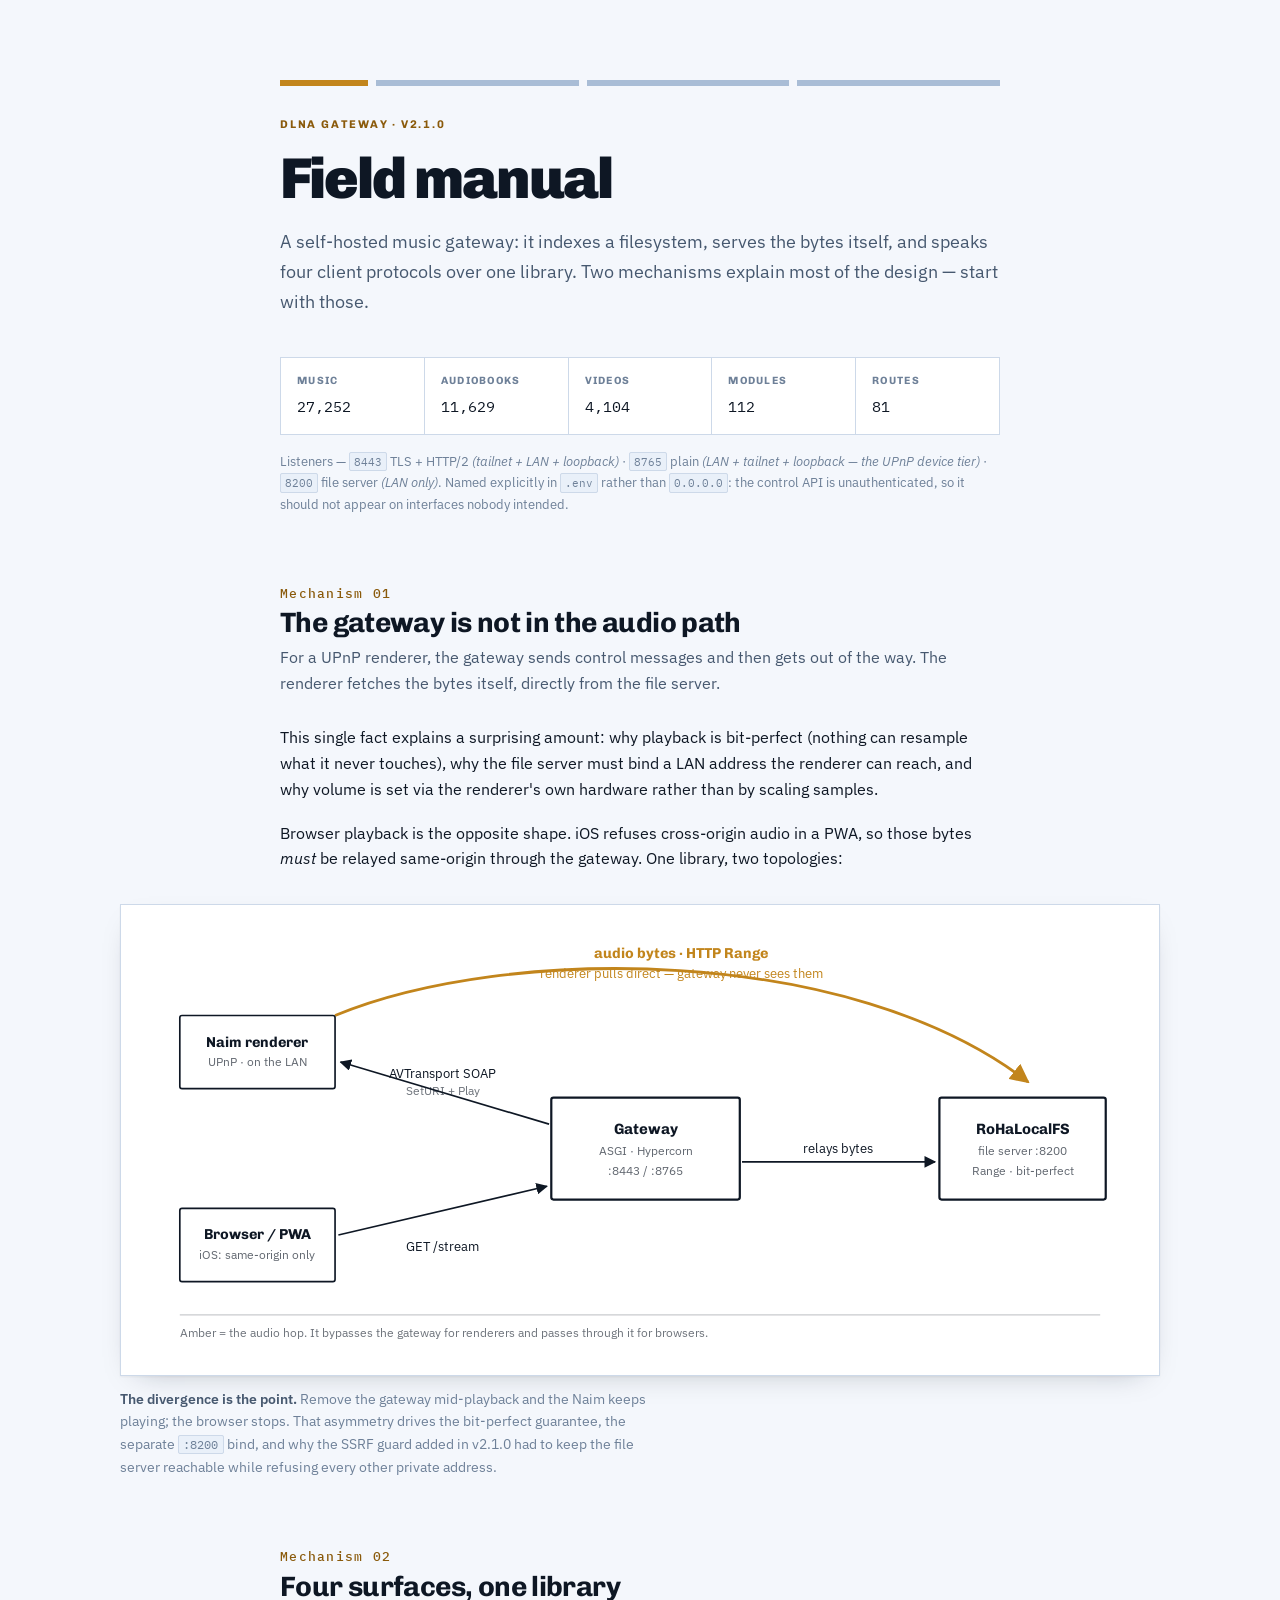
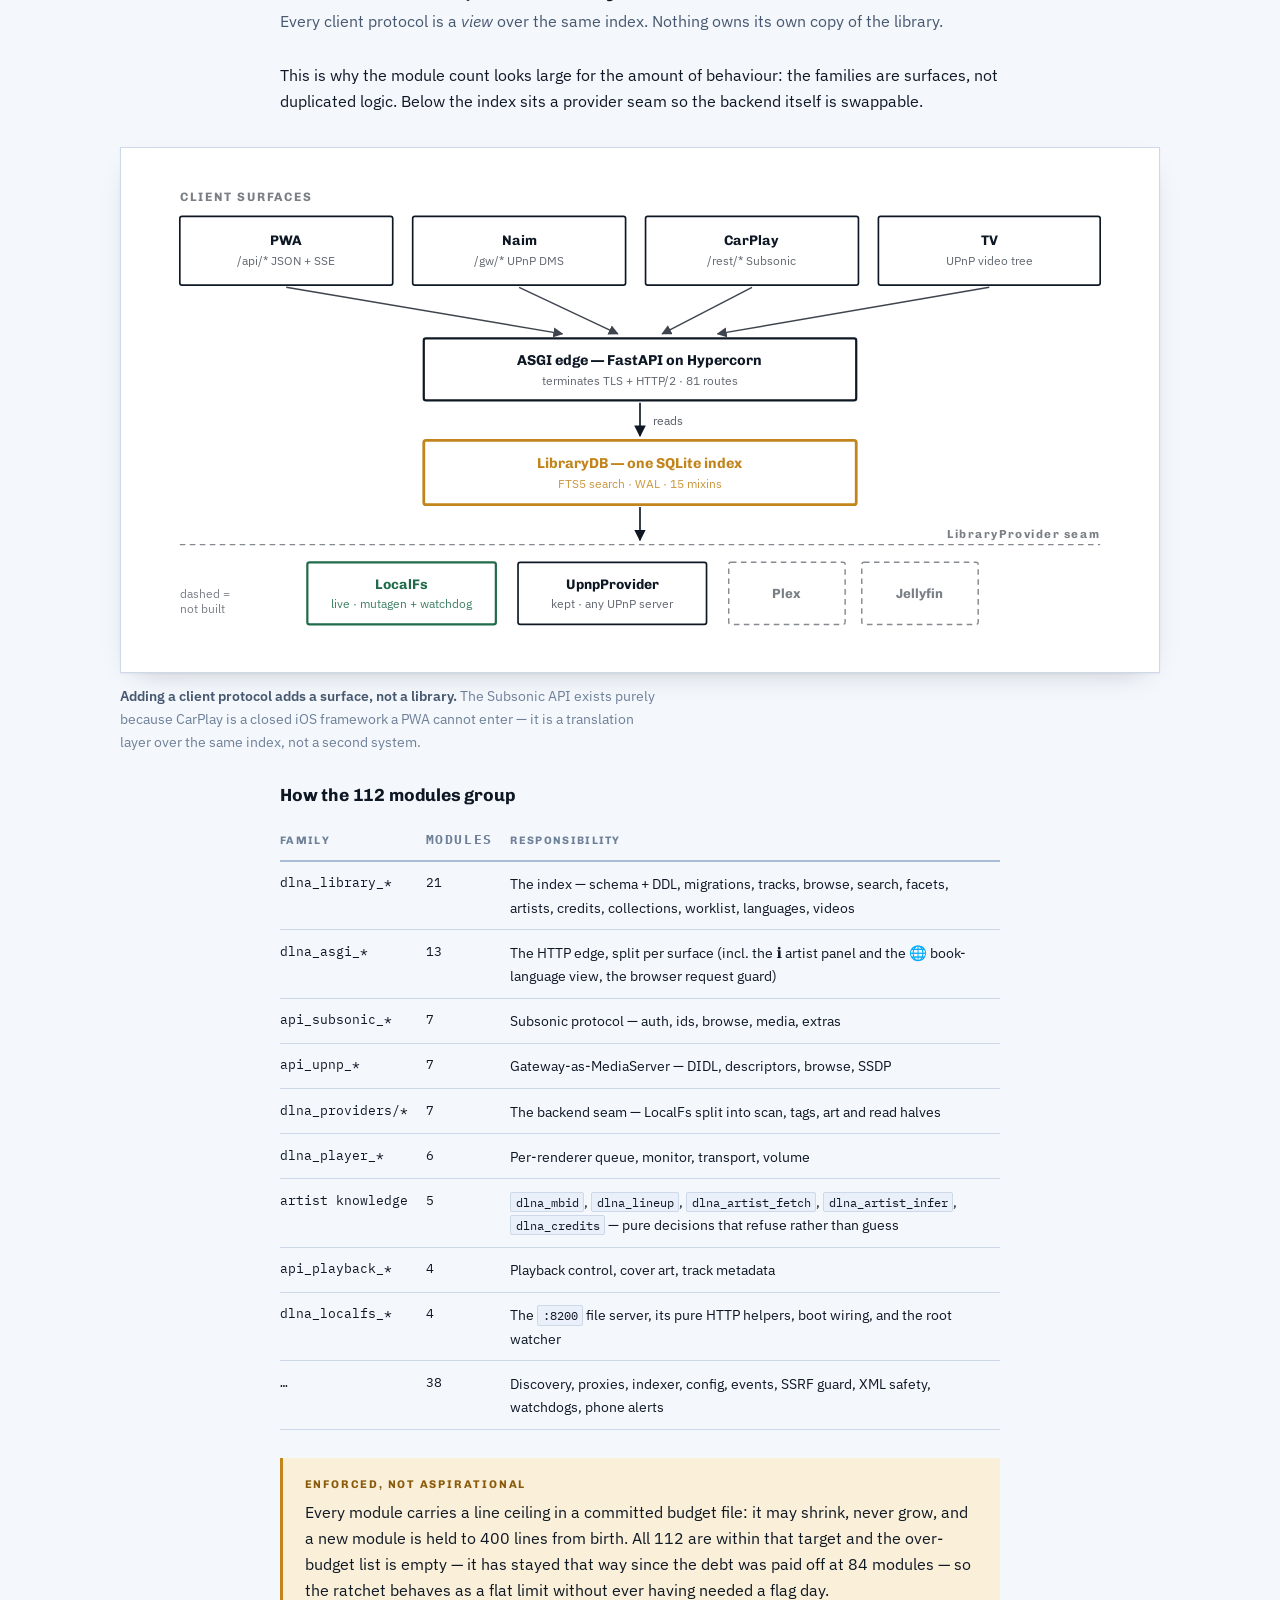
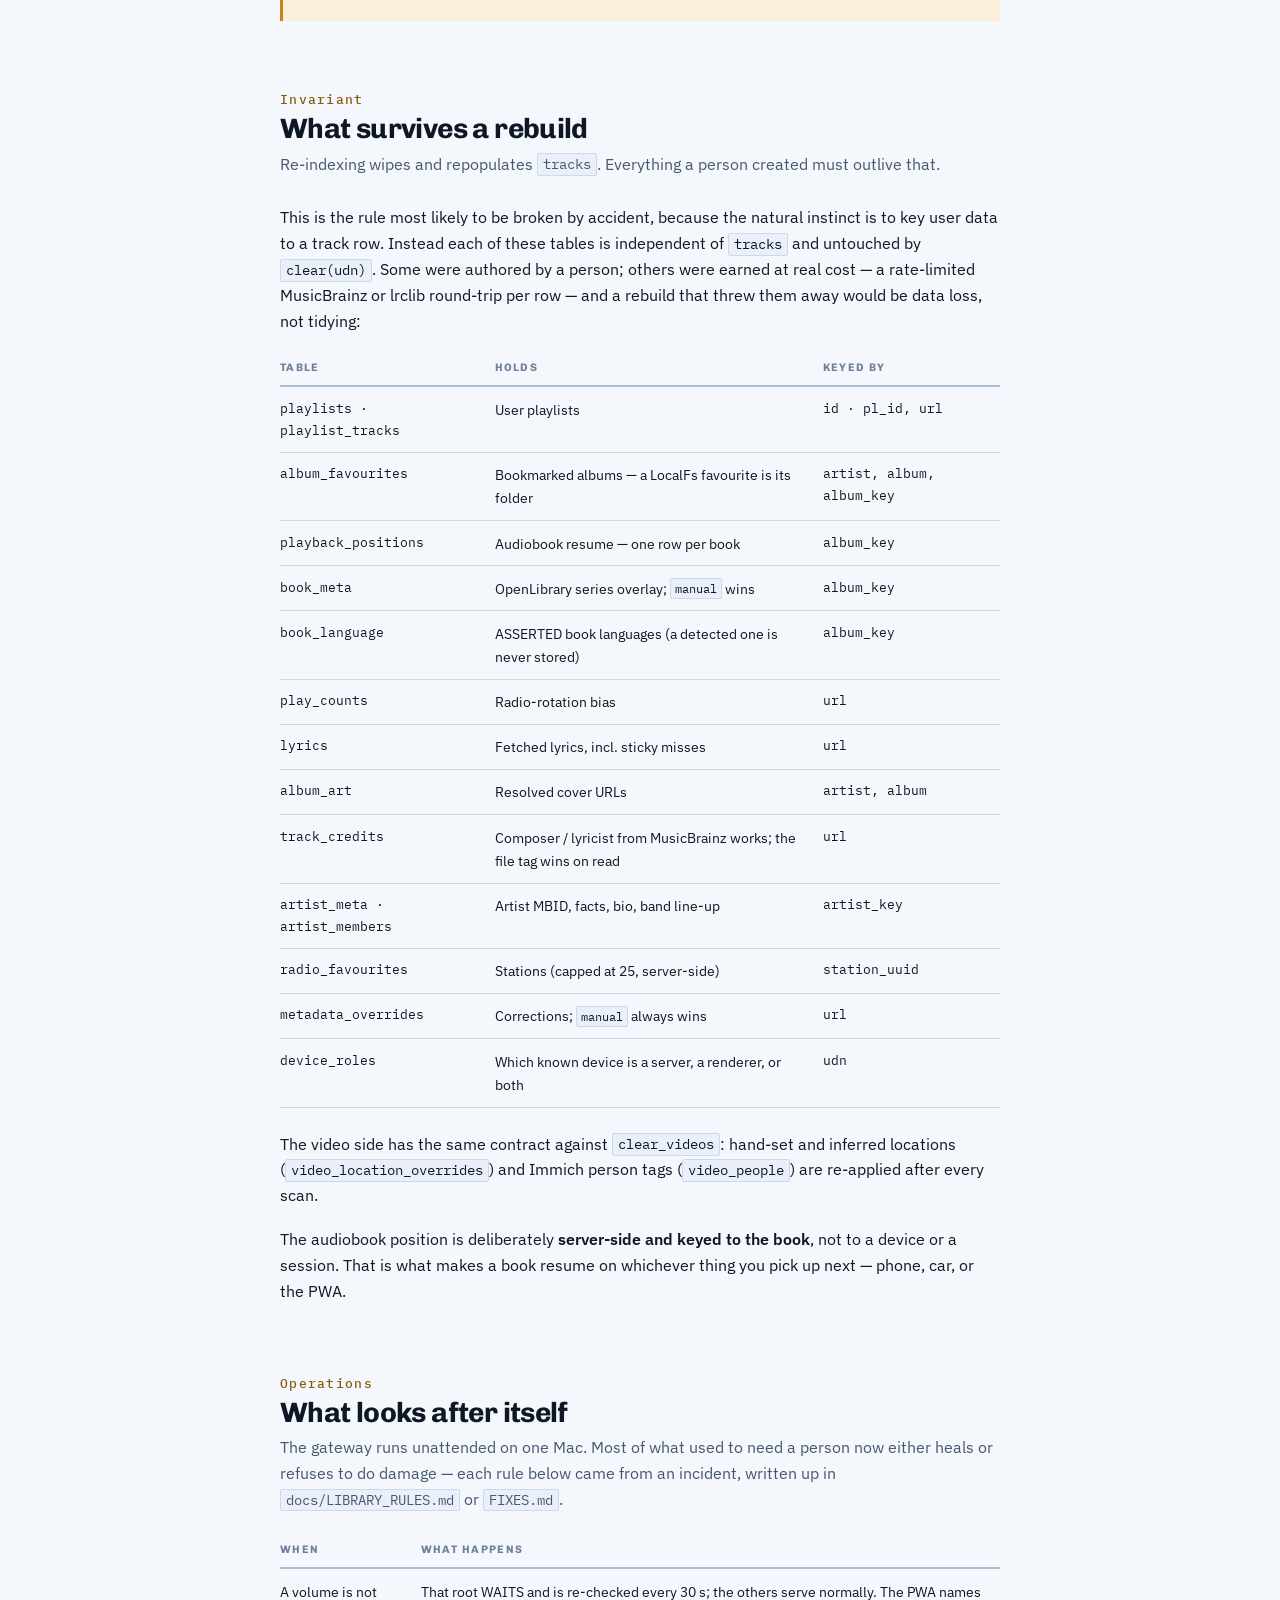
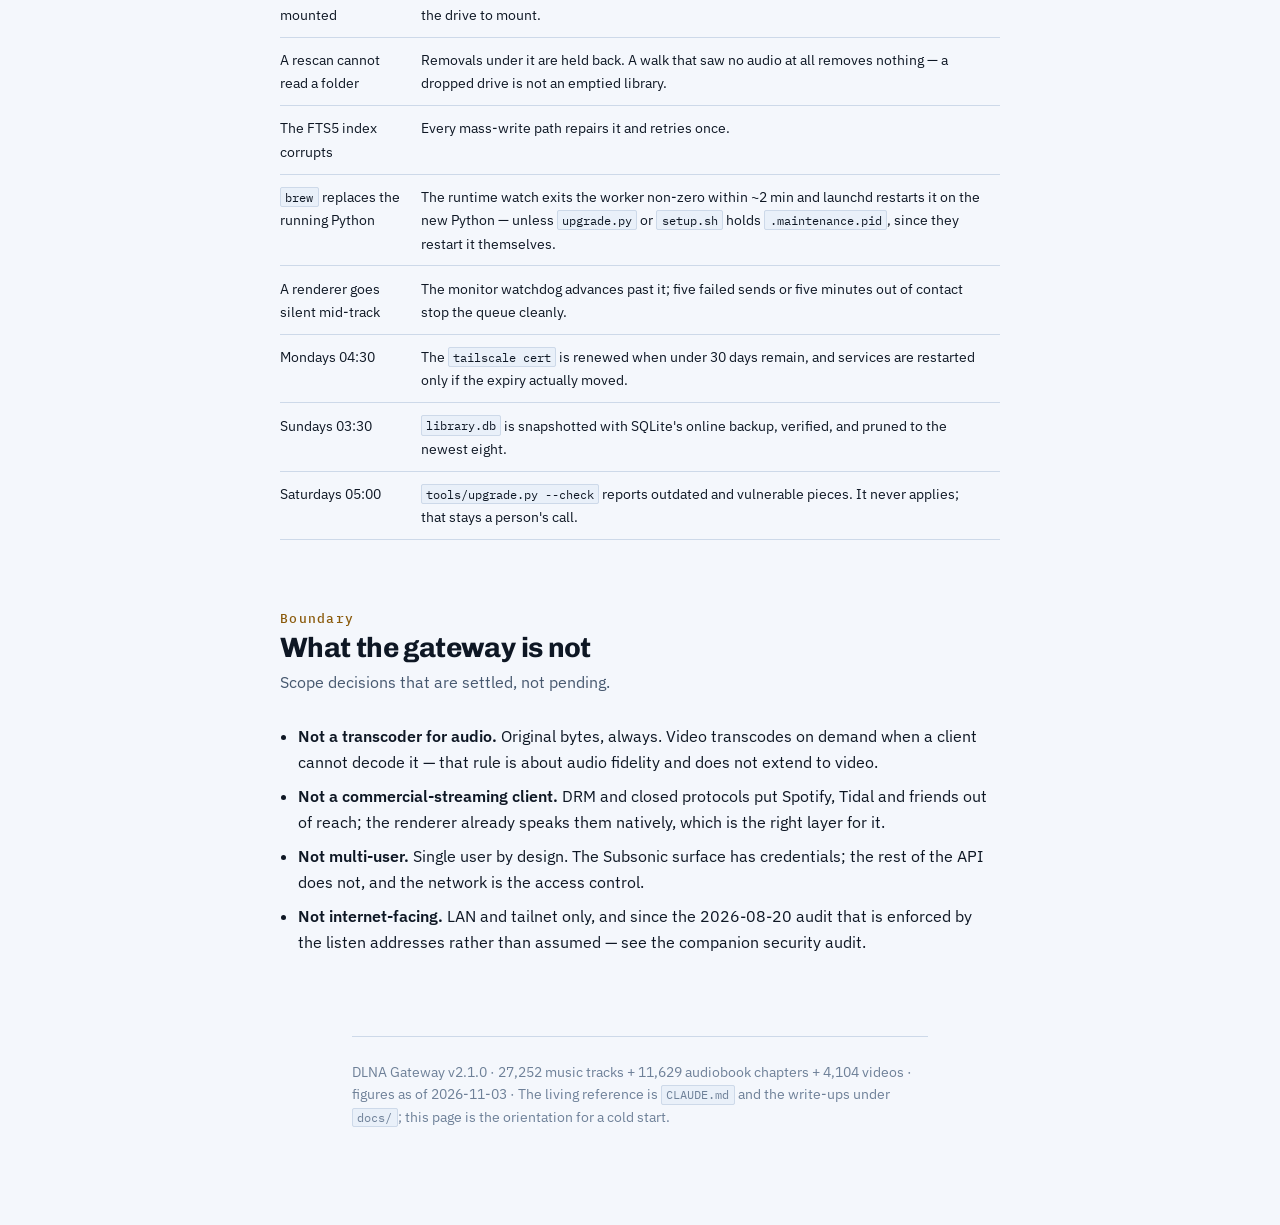
==== docs/FIELD_MANUAL.html @ 148774c0 "feat(alerts): text the owner via this Mac's Messages app #3 was first built as an ntfy push; the own" ====
<!doctype html>
<html lang="en">
<head>
<meta charset="utf-8">
<meta name="viewport" content="width=device-width, initial-scale=1">
<title>Gateway Field Manual</title>
<link rel="preconnect" href="https://fonts.googleapis.com">
<link rel="preconnect" href="https://fonts.gstatic.com" crossorigin>
<link rel="stylesheet" href="https://fonts.googleapis.com/css2?family=Chivo:wght@600;700;900&family=IBM+Plex+Mono:wght@400;500&family=IBM+Plex+Sans:wght@400;500;600&display=swap">

<style>
  :root {
    --ground:      #F4F7FC;
    --surface:     #FFFFFF;
    --surface-alt: #E9F0F9;
    --hairline:    #CDD9E9;
    --hairline-2:  #A9BDD6;
    --ink:         #0E1724;
    --ink-dim:     #46586F;
    --ink-faint:   #6E8098;
    --accent:      #8A5A0B;
    --accent-line: #C2851C;
    --accent-soft: #FAEFD8;
    --live:        #1F6B4A;
    --live-soft:   #DFEFE6;
    --planned:     #6E8098;
    --shadow:      0 1px 2px rgba(14,23,36,.05), 0 10px 30px -18px rgba(14,23,36,.35);
    --measure: 72ch;
  }
  @media (prefers-color-scheme: dark) {
    :root:not([data-theme="light"]) {
      --ground:      #0D1420;
      --surface:     #151E2C;
      --surface-alt: #1A2536;
      --hairline:    #27374C;
      --hairline-2:  #3B5170;
      --ink:         #F2F7FF;
      --ink-dim:     #B0C6E4;
      --ink-faint:   #7E93B2;
      --accent:      #FFC24A;
      --accent-line: #FFC24A;
      --accent-soft: #2C2517;
      --live:        #4FD98C;
      --live-soft:   #11291E;
      --planned:     #7E93B2;
      --shadow:      0 1px 2px rgba(0,0,0,.45), 0 10px 30px -18px rgba(0,0,0,.8);
    }
  }
  :root[data-theme="dark"] {
    --ground:      #0D1420;
    --surface:     #151E2C;
    --surface-alt: #1A2536;
    --hairline:    #27374C;
    --hairline-2:  #3B5170;
    --ink:         #F2F7FF;
    --ink-dim:     #B0C6E4;
    --ink-faint:   #7E93B2;
    --accent:      #FFC24A;
    --accent-line: #FFC24A;
    --accent-soft: #2C2517;
    --live:        #4FD98C;
    --live-soft:   #11291E;
    --planned:     #7E93B2;
    --shadow:      0 1px 2px rgba(0,0,0,.45), 0 10px 30px -18px rgba(0,0,0,.8);
  }

  * { box-sizing: border-box; }
  body {
    background: var(--ground); color: var(--ink);
    font-family: "IBM Plex Sans", system-ui, -apple-system, sans-serif;
    font-size: 1rem; line-height: 1.62; margin: 0;
    padding: 0 1.5rem 6rem; -webkit-font-smoothing: antialiased;
  }
  .wrap { max-width: var(--measure); margin-inline: auto; }
  .bleed { max-width: 1040px; margin-inline: auto; }

  h1, h2, h3, .eyebrow, .key, th { font-family: Chivo, "Helvetica Neue", Arial, sans-serif; }
  h1, h2, h3 { text-wrap: balance; line-height: 1.14; margin: 0; }
  .eyebrow {
    font-size: .7rem; font-weight: 700; letter-spacing: .16em;
    text-transform: uppercase; color: var(--accent);
  }

  header { padding: 5rem 0 0; }
  header .bar { display: flex; gap: .5rem; margin-bottom: 1.5rem; }
  header .bar i { display: block; height: 6px; flex: 1; background: var(--hairline-2); }
  header .bar i:first-child { background: var(--accent-line); flex: 0 0 88px; }
  h1 {
    font-size: clamp(2.2rem, 6vw, 3.6rem); font-weight: 900;
    letter-spacing: -.035em; margin: .6rem 0 1rem;
  }
  .standfirst { font-size: 1.15rem; color: var(--ink-dim); margin: 0 0 2.5rem; text-wrap: pretty; }

  /* Spec strip */
  .spec {
    display: grid; grid-template-columns: repeat(auto-fit, minmax(132px,1fr));
    gap: 1px; background: var(--hairline);
    border: 1px solid var(--hairline); margin: 0 0 1rem;
  }
  .spec div { background: var(--surface); padding: .9rem 1rem; }
  .spec .k {
    font-family: Chivo, sans-serif; font-size: .66rem; font-weight: 700;
    letter-spacing: .12em; text-transform: uppercase; color: var(--ink-faint);
    display: block; margin-bottom: .3rem;
  }
  .spec .v {
    font-family: "IBM Plex Mono", ui-monospace, Menlo, monospace;
    font-size: .95rem; font-variant-numeric: tabular-nums; color: var(--ink);
  }

  section { margin: 4.5rem auto 0; }
  h2 {
    font-size: 1.75rem; font-weight: 700; letter-spacing: -.022em;
    margin-bottom: .4rem;
  }
  h2 .n {
    font-family: "IBM Plex Mono", monospace; font-size: .8rem;
    color: var(--accent); display: block; margin-bottom: .35rem;
    letter-spacing: .1em; font-weight: 500;
  }
  h3 { font-size: 1.1rem; font-weight: 700; margin: 2rem 0 .5rem; letter-spacing: -.01em; }
  .lede { color: var(--ink-dim); margin: 0 0 1.75rem; }
  p { margin: 0 0 1.1rem; }
  strong { font-weight: 600; }
  code {
    font-family: "IBM Plex Mono", ui-monospace, Menlo, monospace;
    font-size: .86em; background: var(--surface-alt);
    padding: .1em .36em; border: 1px solid var(--hairline); border-radius: 2px;
  }

  /* Figures */
  figure { margin: 2rem 0; }
  figure svg { display: block; width: 100%; max-width: 100%; height: auto; }
  .figframe {
    background: var(--surface); border: 1px solid var(--hairline);
    padding: 1.5rem 1.25rem; box-shadow: var(--shadow); overflow-x: auto;
  }
  figcaption {
    font-size: .875rem; color: var(--ink-faint); margin-top: .75rem;
    max-width: 68ch;
  }
  figcaption b { color: var(--ink-dim); font-weight: 600; }

  /* Callout */
  .note {
    border-left: 3px solid var(--accent-line); background: var(--accent-soft);
    padding: 1.1rem 1.35rem; margin: 1.75rem 0;
  }
  .note p:last-child { margin-bottom: 0; }
  .note .eyebrow { display: block; margin-bottom: .4rem; }

  /* Tables */
  .t-scroll { overflow-x: auto; margin: 1.5rem 0; }
  table { border-collapse: collapse; width: 100%; font-size: .9rem; }
  th {
    text-align: left; font-size: .68rem; font-weight: 700; letter-spacing: .12em;
    text-transform: uppercase; color: var(--ink-faint); white-space: nowrap;
    padding: 0 1.1rem .55rem 0; border-bottom: 2px solid var(--hairline-2);
  }
  td { padding: .65rem 1.1rem .65rem 0; border-bottom: 1px solid var(--hairline); vertical-align: top; }
  td.mono, .num {
    font-family: "IBM Plex Mono", ui-monospace, Menlo, monospace;
    font-variant-numeric: tabular-nums; font-size: .84rem;
  }
  .pill {
    font-family: Chivo, sans-serif; font-size: .64rem; font-weight: 700;
    letter-spacing: .1em; text-transform: uppercase; padding: .22rem .5rem;
    border-radius: 100px; white-space: nowrap;
  }
  .pill-live { color: var(--live); background: var(--live-soft); }
  .pill-plan { color: var(--planned); background: var(--surface-alt); }

  ul { padding-left: 1.15rem; margin: 0 0 1.1rem; }
  li { margin-bottom: .5rem; }

  footer {
    margin: 5rem auto 0; padding-top: 1.5rem; border-top: 1px solid var(--hairline);
    font-size: .875rem; color: var(--ink-faint);
  }
  :focus-visible { outline: 2px solid var(--accent-line); outline-offset: 3px; }
  @media (prefers-reduced-motion: reduce) { * { animation: none !important; transition: none !important; } }
</style>
</head>
<body>
<header class="wrap">
  <div class="bar"><i></i><i></i><i></i><i></i></div>
  <span class="eyebrow">DLNA Gateway · v2.1.0</span>
  <h1>Field manual</h1>
  <p class="standfirst">
    A self-hosted music gateway: it indexes a filesystem, serves the bytes itself,
    and speaks four client protocols over one library. Two mechanisms explain most
    of the design — start with those.
  </p>

  <div class="spec">
    <div><span class="k">Music</span><span class="v">27,252</span></div>
    <div><span class="k">Audiobooks</span><span class="v">11,629</span></div>
    <div><span class="k">Videos</span><span class="v">4,104</span></div>
    <div><span class="k">Modules</span><span class="v">112</span></div>
    <div><span class="k">Routes</span><span class="v">81</span></div>
  </div>
  <p style="font-size:.82rem;color:var(--ink-faint);margin:0">
    Listeners — <code>8443</code> TLS + HTTP/2 <em>(tailnet + LAN + loopback)</em> ·
    <code>8765</code> plain <em>(LAN + tailnet + loopback — the UPnP device tier)</em> ·
    <code>8200</code> file server <em>(LAN only)</em>. Named explicitly in
    <code>.env</code> rather than <code>0.0.0.0</code>: the control API is
    unauthenticated, so it should not appear on interfaces nobody intended.
  </p>
</header>

<section class="bleed">
  <div class="wrap">
    <h2><span class="n">Mechanism 01</span>The gateway is not in the audio path</h2>
    <p class="lede">
      For a UPnP renderer, the gateway sends control messages and then gets out of
      the way. The renderer fetches the bytes itself, directly from the file server.
    </p>
    <p>
      This single fact explains a surprising amount: why playback is bit-perfect
      (nothing can resample what it never touches), why the file server must bind a
      LAN address the renderer can reach, and why volume is set via the renderer's
      own hardware rather than by scaling samples.
    </p>
    <p>
      Browser playback is the opposite shape. iOS refuses cross-origin audio in a
      PWA, so those bytes <em>must</em> be relayed same-origin through the gateway.
      One library, two topologies:
    </p>
  </div>

  <figure>
    <div class="figframe">
      <svg viewBox="0 0 900 380" role="img"
           aria-label="Two playback paths. A Naim renderer receives AVTransport SOAP control from the gateway, then fetches audio bytes directly from the RoHaLocalFS file server, bypassing the gateway entirely. A browser instead requests slash-stream from the gateway, which relays the bytes from the same file server.">
        <defs>
          <marker id="ar" viewBox="0 0 10 10" refX="9" refY="5"
                  markerWidth="7" markerHeight="7" orient="auto-start-reverse">
            <path d="M 0 0 L 10 5 L 0 10 z" fill="currentColor"/>
          </marker>
          <marker id="ar-a" viewBox="0 0 10 10" refX="9" refY="5"
                  markerWidth="7" markerHeight="7" orient="auto-start-reverse">
            <path d="M 0 0 L 10 5 L 0 10 z" fill="var(--accent-line)"/>
          </marker>
        </defs>

        <!-- audio bypass arc: the claim of the figure -->
        <path d="M 175 78 C 330 14, 640 14, 800 138"
              fill="none" stroke="var(--accent-line)" stroke-width="2.5"
              marker-end="url(#ar-a)"/>
        <text x="487" y="26" text-anchor="middle" font-size="13"
              font-family="Chivo, sans-serif" font-weight="700"
              fill="var(--accent-line)">audio bytes · HTTP Range</text>
        <text x="487" y="44" text-anchor="middle" font-size="11.5"
              fill="var(--accent-line)">renderer pulls direct — gateway never sees them</text>

        <!-- Naim -->
        <rect x="35" y="78" width="140" height="66" rx="2"
              fill="none" stroke="currentColor" stroke-width="1.5"/>
        <text x="105" y="106" text-anchor="middle" font-size="13"
              font-family="Chivo, sans-serif" font-weight="700" fill="currentColor">Naim renderer</text>
        <text x="105" y="124" text-anchor="middle" font-size="11" fill="currentColor" opacity=".65">UPnP · on the LAN</text>

        <!-- Browser -->
        <rect x="35" y="252" width="140" height="66" rx="2"
              fill="none" stroke="currentColor" stroke-width="1.5"/>
        <text x="105" y="280" text-anchor="middle" font-size="13"
              font-family="Chivo, sans-serif" font-weight="700" fill="currentColor">Browser / PWA</text>
        <text x="105" y="298" text-anchor="middle" font-size="11" fill="currentColor" opacity=".65">iOS: same-origin only</text>

        <!-- Gateway -->
        <rect x="370" y="152" width="170" height="92" rx="2"
              fill="none" stroke="currentColor" stroke-width="2"/>
        <text x="455" y="185" text-anchor="middle" font-size="13.5"
              font-family="Chivo, sans-serif" font-weight="700" fill="currentColor">Gateway</text>
        <text x="455" y="204" text-anchor="middle" font-size="11" fill="currentColor" opacity=".65">ASGI · Hypercorn</text>
        <text x="455" y="222" text-anchor="middle" font-size="11" fill="currentColor" opacity=".65">:8443 / :8765</text>

        <!-- File server -->
        <rect x="720" y="152" width="150" height="92" rx="2"
              fill="none" stroke="currentColor" stroke-width="2"/>
        <text x="795" y="185" text-anchor="middle" font-size="13.5"
              font-family="Chivo, sans-serif" font-weight="700" fill="currentColor">RoHaLocalFS</text>
        <text x="795" y="204" text-anchor="middle" font-size="11" fill="currentColor" opacity=".65">file server :8200</text>
        <text x="795" y="222" text-anchor="middle" font-size="11" fill="currentColor" opacity=".65">Range · bit-perfect</text>

        <!-- control arrow: gateway -> naim -->
        <line x1="368" y1="176" x2="180" y2="120"
              stroke="currentColor" stroke-width="1.5" marker-end="url(#ar)"/>
        <text x="272" y="134" text-anchor="middle" font-size="11.5" fill="currentColor">AVTransport SOAP</text>
        <text x="272" y="150" text-anchor="middle" font-size="11" fill="currentColor" opacity=".6">SetURI + Play</text>

        <!-- browser -> gateway -->
        <line x1="178" y1="276" x2="366" y2="232"
              stroke="currentColor" stroke-width="1.5" marker-end="url(#ar)"/>
        <text x="272" y="290" text-anchor="middle" font-size="11.5" fill="currentColor">GET /stream</text>

        <!-- gateway -> fileserver relay -->
        <line x1="542" y1="210" x2="716" y2="210"
              stroke="currentColor" stroke-width="1.5" marker-end="url(#ar)"/>
        <text x="629" y="202" text-anchor="middle" font-size="11.5" fill="currentColor">relays bytes</text>

        <!-- baseline note -->
        <line x1="35" y1="348" x2="865" y2="348" stroke="currentColor" stroke-width="1" opacity=".22"/>
        <text x="35" y="368" font-size="11" fill="currentColor" opacity=".6">
          Amber = the audio hop. It bypasses the gateway for renderers and passes through it for browsers.
        </text>
      </svg>
    </div>
    <figcaption>
      <b>The divergence is the point.</b> Remove the gateway mid-playback and the
      Naim keeps playing; the browser stops. That asymmetry drives the bit-perfect
      guarantee, the separate <code>:8200</code> bind, and why the SSRF guard added
      in v2.1.0 had to keep the file server reachable while refusing every other
      private address.
    </figcaption>
  </figure>
</section>

<section class="bleed">
  <div class="wrap">
    <h2><span class="n">Mechanism 02</span>Four surfaces, one library</h2>
    <p class="lede">
      Every client protocol is a <em>view</em> over the same index. Nothing owns its
      own copy of the library.
    </p>
    <p>
      This is why the module count looks large for the amount of behaviour: the
      families are surfaces, not duplicated logic. Below the index sits a provider
      seam so the backend itself is swappable.
    </p>
  </div>

  <figure>
    <div class="figframe">
      <svg viewBox="0 0 900 430" role="img"
           aria-label="Four client surfaces — the PWA over JSON, the Naim over UPnP, CarPlay over Subsonic, and a TV over UPnP video — all reach the same ASGI edge, which reads one LibraryDB index. Below the index a LibraryProvider seam has one live implementation, LocalFs, one kept implementation for generic UPnP servers, and two unbuilt ones for Plex and Jellyfin.">
        <defs>
          <marker id="ar2" viewBox="0 0 10 10" refX="9" refY="5"
                  markerWidth="7" markerHeight="7" orient="auto-start-reverse">
            <path d="M 0 0 L 10 5 L 0 10 z" fill="currentColor"/>
          </marker>
        </defs>

        <!-- surfaces row -->
        <text x="35" y="26" font-size="11" font-family="Chivo, sans-serif" font-weight="700"
              letter-spacing="1.6" fill="currentColor" opacity=".55">CLIENT SURFACES</text>

        <rect x="35" y="40" width="192" height="62" rx="2" fill="none" stroke="currentColor" stroke-width="1.5"/>
        <text x="131" y="66" text-anchor="middle" font-size="12.5" font-family="Chivo, sans-serif" font-weight="700" fill="currentColor">PWA</text>
        <text x="131" y="84" text-anchor="middle" font-size="11" fill="currentColor" opacity=".65">/api/* JSON + SSE</text>

        <rect x="245" y="40" width="192" height="62" rx="2" fill="none" stroke="currentColor" stroke-width="1.5"/>
        <text x="341" y="66" text-anchor="middle" font-size="12.5" font-family="Chivo, sans-serif" font-weight="700" fill="currentColor">Naim</text>
        <text x="341" y="84" text-anchor="middle" font-size="11" fill="currentColor" opacity=".65">/gw/* UPnP DMS</text>

        <rect x="455" y="40" width="192" height="62" rx="2" fill="none" stroke="currentColor" stroke-width="1.5"/>
        <text x="551" y="66" text-anchor="middle" font-size="12.5" font-family="Chivo, sans-serif" font-weight="700" fill="currentColor">CarPlay</text>
        <text x="551" y="84" text-anchor="middle" font-size="11" fill="currentColor" opacity=".65">/rest/* Subsonic</text>

        <rect x="665" y="40" width="200" height="62" rx="2" fill="none" stroke="currentColor" stroke-width="1.5"/>
        <text x="765" y="66" text-anchor="middle" font-size="12.5" font-family="Chivo, sans-serif" font-weight="700" fill="currentColor">TV</text>
        <text x="765" y="84" text-anchor="middle" font-size="11" fill="currentColor" opacity=".65">UPnP video tree</text>

        <!-- funnel arrows -->
        <line x1="131" y1="104" x2="380" y2="146" stroke="currentColor" stroke-width="1.3" opacity=".8" marker-end="url(#ar2)"/>
        <line x1="341" y1="104" x2="430" y2="146" stroke="currentColor" stroke-width="1.3" opacity=".8" marker-end="url(#ar2)"/>
        <line x1="551" y1="104" x2="470" y2="146" stroke="currentColor" stroke-width="1.3" opacity=".8" marker-end="url(#ar2)"/>
        <line x1="765" y1="104" x2="520" y2="146" stroke="currentColor" stroke-width="1.3" opacity=".8" marker-end="url(#ar2)"/>

        <!-- edge -->
        <rect x="255" y="150" width="390" height="56" rx="2" fill="none" stroke="currentColor" stroke-width="2"/>
        <text x="450" y="174" text-anchor="middle" font-size="13" font-family="Chivo, sans-serif" font-weight="700" fill="currentColor">ASGI edge — FastAPI on Hypercorn</text>
        <text x="450" y="192" text-anchor="middle" font-size="11" fill="currentColor" opacity=".65">terminates TLS + HTTP/2 · 81 routes</text>

        <line x1="450" y1="208" x2="450" y2="238" stroke="currentColor" stroke-width="1.5" marker-end="url(#ar2)"/>
        <text x="462" y="228" font-size="11" fill="currentColor" opacity=".7">reads</text>

        <!-- library -->
        <rect x="255" y="242" width="390" height="58" rx="2"
              fill="none" stroke="var(--accent-line)" stroke-width="2.5"/>
        <text x="450" y="267" text-anchor="middle" font-size="13" font-family="Chivo, sans-serif" font-weight="700" fill="var(--accent-line)">LibraryDB — one SQLite index</text>
        <text x="450" y="285" text-anchor="middle" font-size="11" fill="var(--accent-line)" opacity=".85">FTS5 search · WAL · 15 mixins</text>

        <line x1="450" y1="302" x2="450" y2="332" stroke="currentColor" stroke-width="1.5" marker-end="url(#ar2)"/>

        <!-- seam -->
        <line x1="35" y1="336" x2="865" y2="336" stroke="currentColor" stroke-width="1" stroke-dasharray="5 4" opacity=".5"/>
        <text x="865" y="330" text-anchor="end" font-size="10.5" font-family="Chivo, sans-serif"
              font-weight="700" letter-spacing="1.4" fill="currentColor" opacity=".55">LibraryProvider seam</text>

        <rect x="150" y="352" width="170" height="56" rx="2" fill="none" stroke="var(--live)" stroke-width="2"/>
        <text x="235" y="376" text-anchor="middle" font-size="12.5" font-family="Chivo, sans-serif" font-weight="700" fill="var(--live)">LocalFs</text>
        <text x="235" y="393" text-anchor="middle" font-size="10.5" fill="var(--live)" opacity=".85">live · mutagen + watchdog</text>

        <rect x="340" y="352" width="170" height="56" rx="2" fill="none" stroke="currentColor" stroke-width="1.5"/>
        <text x="425" y="376" text-anchor="middle" font-size="12.5" font-family="Chivo, sans-serif" font-weight="700" fill="currentColor">UpnpProvider</text>
        <text x="425" y="393" text-anchor="middle" font-size="10.5" fill="currentColor" opacity=".65">kept · any UPnP server</text>

        <rect x="530" y="352" width="105" height="56" rx="2" fill="none"
              stroke="currentColor" stroke-width="1.3" stroke-dasharray="5 4" opacity=".5"/>
        <text x="582" y="384" text-anchor="middle" font-size="12" font-family="Chivo, sans-serif" font-weight="700" fill="currentColor" opacity=".55">Plex</text>

        <rect x="650" y="352" width="105" height="56" rx="2" fill="none"
              stroke="currentColor" stroke-width="1.3" stroke-dasharray="5 4" opacity=".5"/>
        <text x="702" y="384" text-anchor="middle" font-size="12" font-family="Chivo, sans-serif" font-weight="700" fill="currentColor" opacity=".55">Jellyfin</text>

        <text x="35" y="384" font-size="10.5" fill="currentColor" opacity=".55">dashed =</text>
        <text x="35" y="398" font-size="10.5" fill="currentColor" opacity=".55">not built</text>
      </svg>
    </div>
    <figcaption>
      <b>Adding a client protocol adds a surface, not a library.</b> The Subsonic
      API exists purely because CarPlay is a closed iOS framework a PWA cannot enter
      — it is a translation layer over the same index, not a second system.
    </figcaption>
  </figure>

  <div class="wrap">
    <h3>How the 112 modules group</h3>
    <div class="t-scroll">
      <table>
        <thead><tr><th>Family</th><th class="num">Modules</th><th>Responsibility</th></tr></thead>
        <tbody>
          <tr><td class="mono">dlna_library_*</td><td class="num">21</td><td>The index — schema + DDL, migrations, tracks, browse, search, facets, artists, credits, collections, worklist, languages, videos</td></tr>
          <tr><td class="mono">dlna_asgi_*</td><td class="num">13</td><td>The HTTP edge, split per surface (incl. the ℹ️ artist panel and the 🌐 book-language view, the browser request guard)</td></tr>
          <tr><td class="mono">api_subsonic_*</td><td class="num">7</td><td>Subsonic protocol — auth, ids, browse, media, extras</td></tr>
          <tr><td class="mono">api_upnp_*</td><td class="num">7</td><td>Gateway-as-MediaServer — DIDL, descriptors, browse, SSDP</td></tr>
          <tr><td class="mono">dlna_providers/*</td><td class="num">7</td><td>The backend seam — LocalFs split into scan, tags, art and read halves</td></tr>
          <tr><td class="mono">dlna_player_*</td><td class="num">6</td><td>Per-renderer queue, monitor, transport, volume</td></tr>
          <tr><td class="mono">artist knowledge</td><td class="num">5</td><td><code>dlna_mbid</code>, <code>dlna_lineup</code>, <code>dlna_artist_fetch</code>, <code>dlna_artist_infer</code>, <code>dlna_credits</code> — pure decisions that refuse rather than guess</td></tr>
          <tr><td class="mono">api_playback_*</td><td class="num">4</td><td>Playback control, cover art, track metadata</td></tr>
          <tr><td class="mono">dlna_localfs_*</td><td class="num">4</td><td>The <code>:8200</code> file server, its pure HTTP helpers, boot wiring, and the root watcher</td></tr>
          <tr><td class="mono">…</td><td class="num">38</td><td>Discovery, proxies, indexer, config, events, SSRF guard, XML safety, watchdogs, phone alerts</td></tr>
        </tbody>
      </table>
    </div>
    <div class="note">
      <span class="eyebrow">Enforced, not aspirational</span>
      <p>
        Every module carries a line ceiling in a committed budget file: it may
        shrink, never grow, and a new module is held to 400 lines from birth. All
        112 are within that target and the over-budget list is empty — it has
        stayed that way since the debt was paid off at 84 modules — so the ratchet
        behaves as a flat limit without ever having needed a flag day.
      </p>
    </div>
  </div>
</section>

<section class="wrap">
  <h2><span class="n">Invariant</span>What survives a rebuild</h2>
  <p class="lede">
    Re-indexing wipes and repopulates <code>tracks</code>. Everything a person
    created must outlive that.
  </p>
  <p>
    This is the rule most likely to be broken by accident, because the natural
    instinct is to key user data to a track row. Instead each of these tables is
    independent of <code>tracks</code> and untouched by <code>clear(udn)</code>.
    Some were authored by a person; others were earned at real cost — a
    rate-limited MusicBrainz or lrclib round-trip per row — and a rebuild that
    threw them away would be data loss, not tidying:
  </p>
  <div class="t-scroll">
    <table>
      <thead><tr><th>Table</th><th>Holds</th><th>Keyed by</th></tr></thead>
      <tbody>
        <tr><td class="mono">playlists · playlist_tracks</td><td>User playlists</td><td class="mono">id · pl_id, url</td></tr>
        <tr><td class="mono">album_favourites</td><td>Bookmarked albums — a LocalFs favourite is its folder</td><td class="mono">artist, album, album_key</td></tr>
        <tr><td class="mono">playback_positions</td><td>Audiobook resume — one row per book</td><td class="mono">album_key</td></tr>
        <tr><td class="mono">book_meta</td><td>OpenLibrary series overlay; <code>manual</code> wins</td><td class="mono">album_key</td></tr>
        <tr><td class="mono">book_language</td><td>ASSERTED book languages (a detected one is never stored)</td><td class="mono">album_key</td></tr>
        <tr><td class="mono">play_counts</td><td>Radio-rotation bias</td><td class="mono">url</td></tr>
        <tr><td class="mono">lyrics</td><td>Fetched lyrics, incl. sticky misses</td><td class="mono">url</td></tr>
        <tr><td class="mono">album_art</td><td>Resolved cover URLs</td><td class="mono">artist, album</td></tr>
        <tr><td class="mono">track_credits</td><td>Composer / lyricist from MusicBrainz works; the file tag wins on read</td><td class="mono">url</td></tr>
        <tr><td class="mono">artist_meta · artist_members</td><td>Artist MBID, facts, bio, band line-up</td><td class="mono">artist_key</td></tr>
        <tr><td class="mono">radio_favourites</td><td>Stations (capped at 25, server-side)</td><td class="mono">station_uuid</td></tr>
        <tr><td class="mono">metadata_overrides</td><td>Corrections; <code>manual</code> always wins</td><td class="mono">url</td></tr>
        <tr><td class="mono">device_roles</td><td>Which known device is a server, a renderer, or both</td><td class="mono">udn</td></tr>
      </tbody>
    </table>
  </div>
  <p>
    The video side has the same contract against <code>clear_videos</code>:
    hand-set and inferred locations (<code>video_location_overrides</code>) and
    Immich person tags (<code>video_people</code>) are re-applied after every scan.
  </p>
  <p>
    The audiobook position is deliberately <strong>server-side and keyed to the
    book</strong>, not to a device or a session. That is what makes a book resume
    on whichever thing you pick up next — phone, car, or the PWA.
  </p>
</section>

<section class="wrap">
  <h2><span class="n">Operations</span>What looks after itself</h2>
  <p class="lede">
    The gateway runs unattended on one Mac. Most of what used to need a person
    now either heals or refuses to do damage — each rule below came from an
    incident, written up in <code>docs/LIBRARY_RULES.md</code> or <code>FIXES.md</code>.
  </p>
  <div class="t-scroll">
    <table>
      <thead><tr><th>When</th><th>What happens</th></tr></thead>
      <tbody>
        <tr><td>A volume is not mounted</td><td>That root WAITS and is re-checked every 30 s; the others serve normally. The PWA names the drive to mount.</td></tr>
        <tr><td>A rescan cannot read a folder</td><td>Removals under it are held back. A walk that saw no audio at all removes nothing — a dropped drive is not an emptied library.</td></tr>
        <tr><td>The FTS5 index corrupts</td><td>Every mass-write path repairs it and retries once.</td></tr>
        <tr><td><code>brew</code> replaces the running Python</td><td>The runtime watch exits the worker non-zero within ~2 min and launchd restarts it on the new Python — unless <code>upgrade.py</code> or <code>setup.sh</code> holds <code>.maintenance.pid</code>, since they restart it themselves.</td></tr>
        <tr><td>A renderer goes silent mid-track</td><td>The monitor watchdog advances past it; five failed sends or five minutes out of contact stop the queue cleanly.</td></tr>
        <tr><td>Mondays 04:30</td><td>The <code>tailscale cert</code> is renewed when under 30 days remain, and services are restarted only if the expiry actually moved.</td></tr>
        <tr><td>Sundays 03:30</td><td><code>library.db</code> is snapshotted with SQLite's online backup, verified, and pruned to the newest eight.</td></tr>
        <tr><td>Saturdays 05:00</td><td><code>tools/upgrade.py --check</code> reports outdated and vulnerable pieces. It never applies; that stays a person's call.</td></tr>
      </tbody>
    </table>
  </div>
</section>

<section class="wrap">
  <h2><span class="n">Boundary</span>What the gateway is not</h2>
  <p class="lede">Scope decisions that are settled, not pending.</p>
  <ul>
    <li>
      <strong>Not a transcoder for audio.</strong> Original bytes, always. Video
      transcodes on demand when a client cannot decode it — that rule is about
      audio fidelity and does not extend to video.
    </li>
    <li>
      <strong>Not a commercial-streaming client.</strong> DRM and closed protocols
      put Spotify, Tidal and friends out of reach; the renderer already speaks them
      natively, which is the right layer for it.
    </li>
    <li>
      <strong>Not multi-user.</strong> Single user by design. The Subsonic surface
      has credentials; the rest of the API does not, and the network is the access
      control.
    </li>
    <li>
      <strong>Not internet-facing.</strong> LAN and tailnet only, and since
      the 2026-08-20 audit that is enforced by the listen addresses rather
      than assumed — see the companion security audit.
    </li>
  </ul>
</section>

<footer class="wrap">
  DLNA Gateway v2.1.0 · 27,252 music tracks + 11,629 audiobook chapters + 4,104 videos ·
  figures as of 2026-11-03 ·
  The living reference is <code>CLAUDE.md</code> and the write-ups under <code>docs/</code>;
  this page is the orientation for a cold start.
</footer>
</body>
</html>
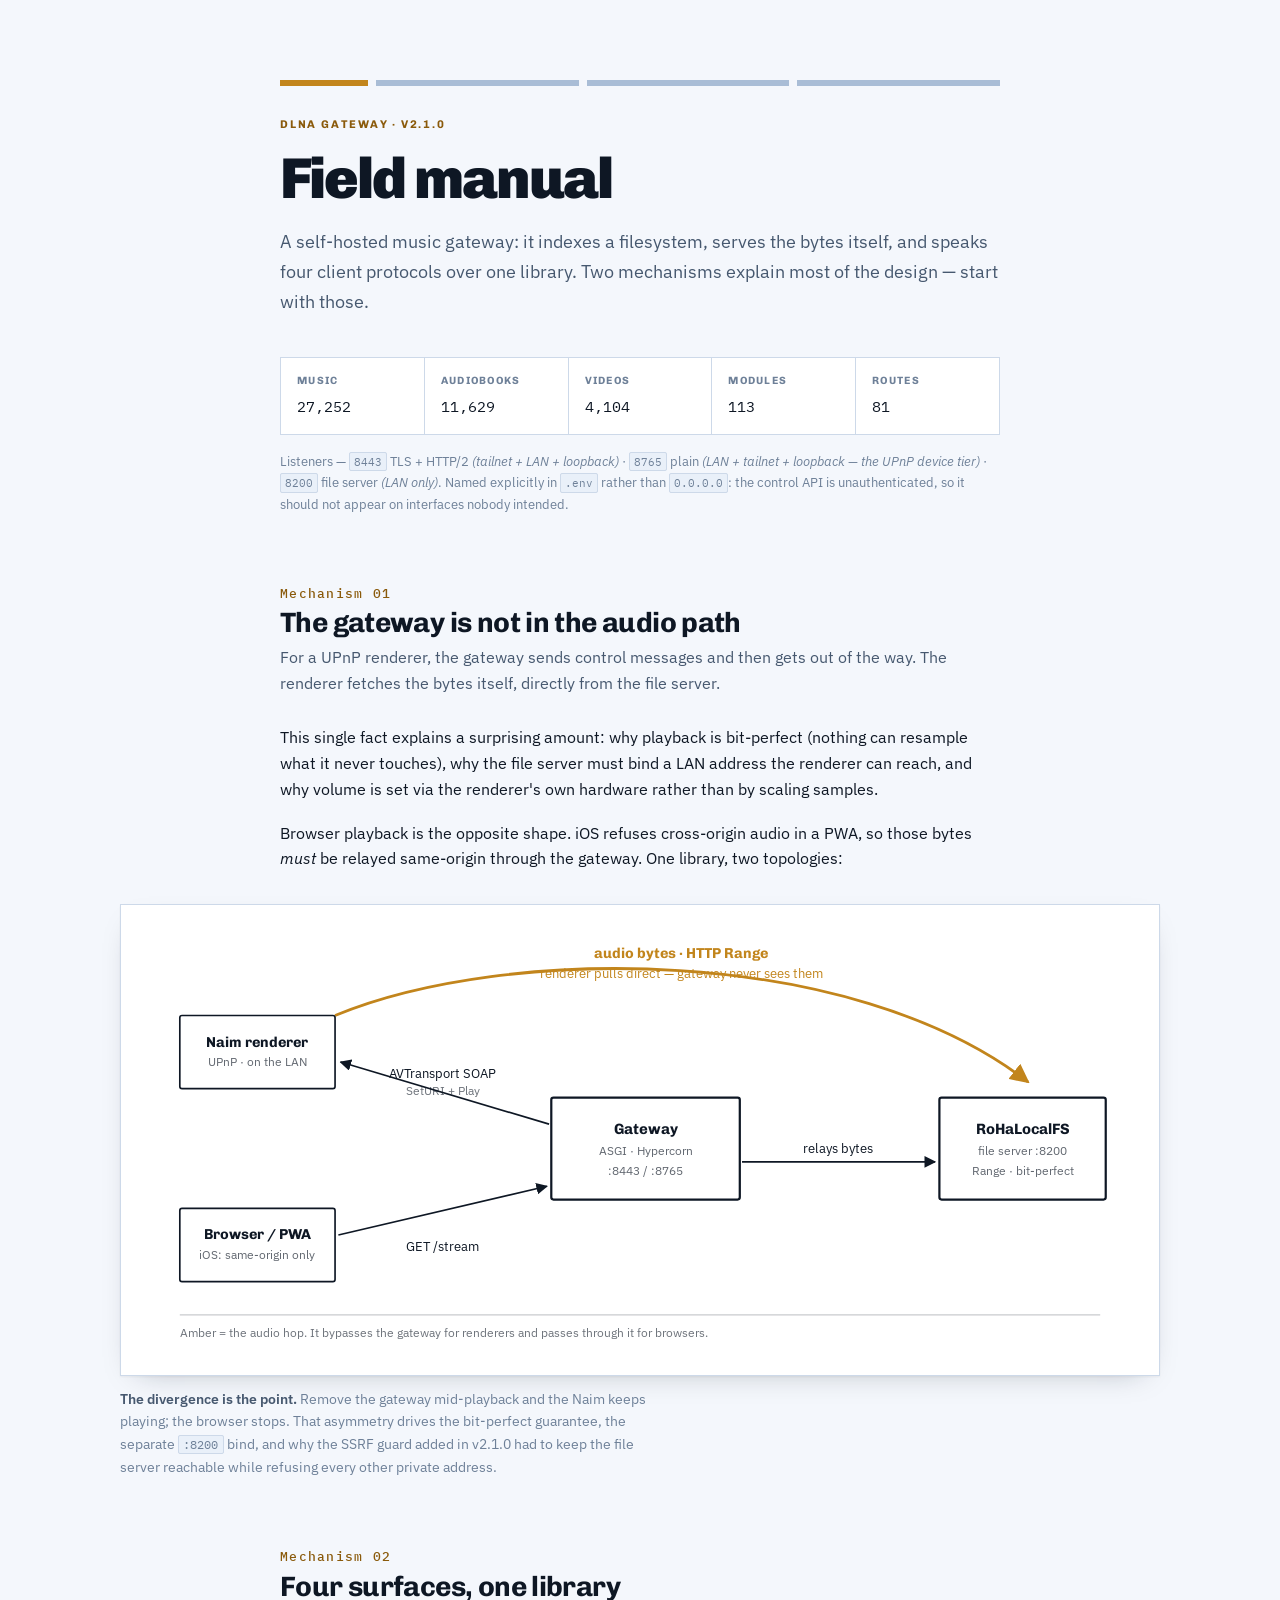
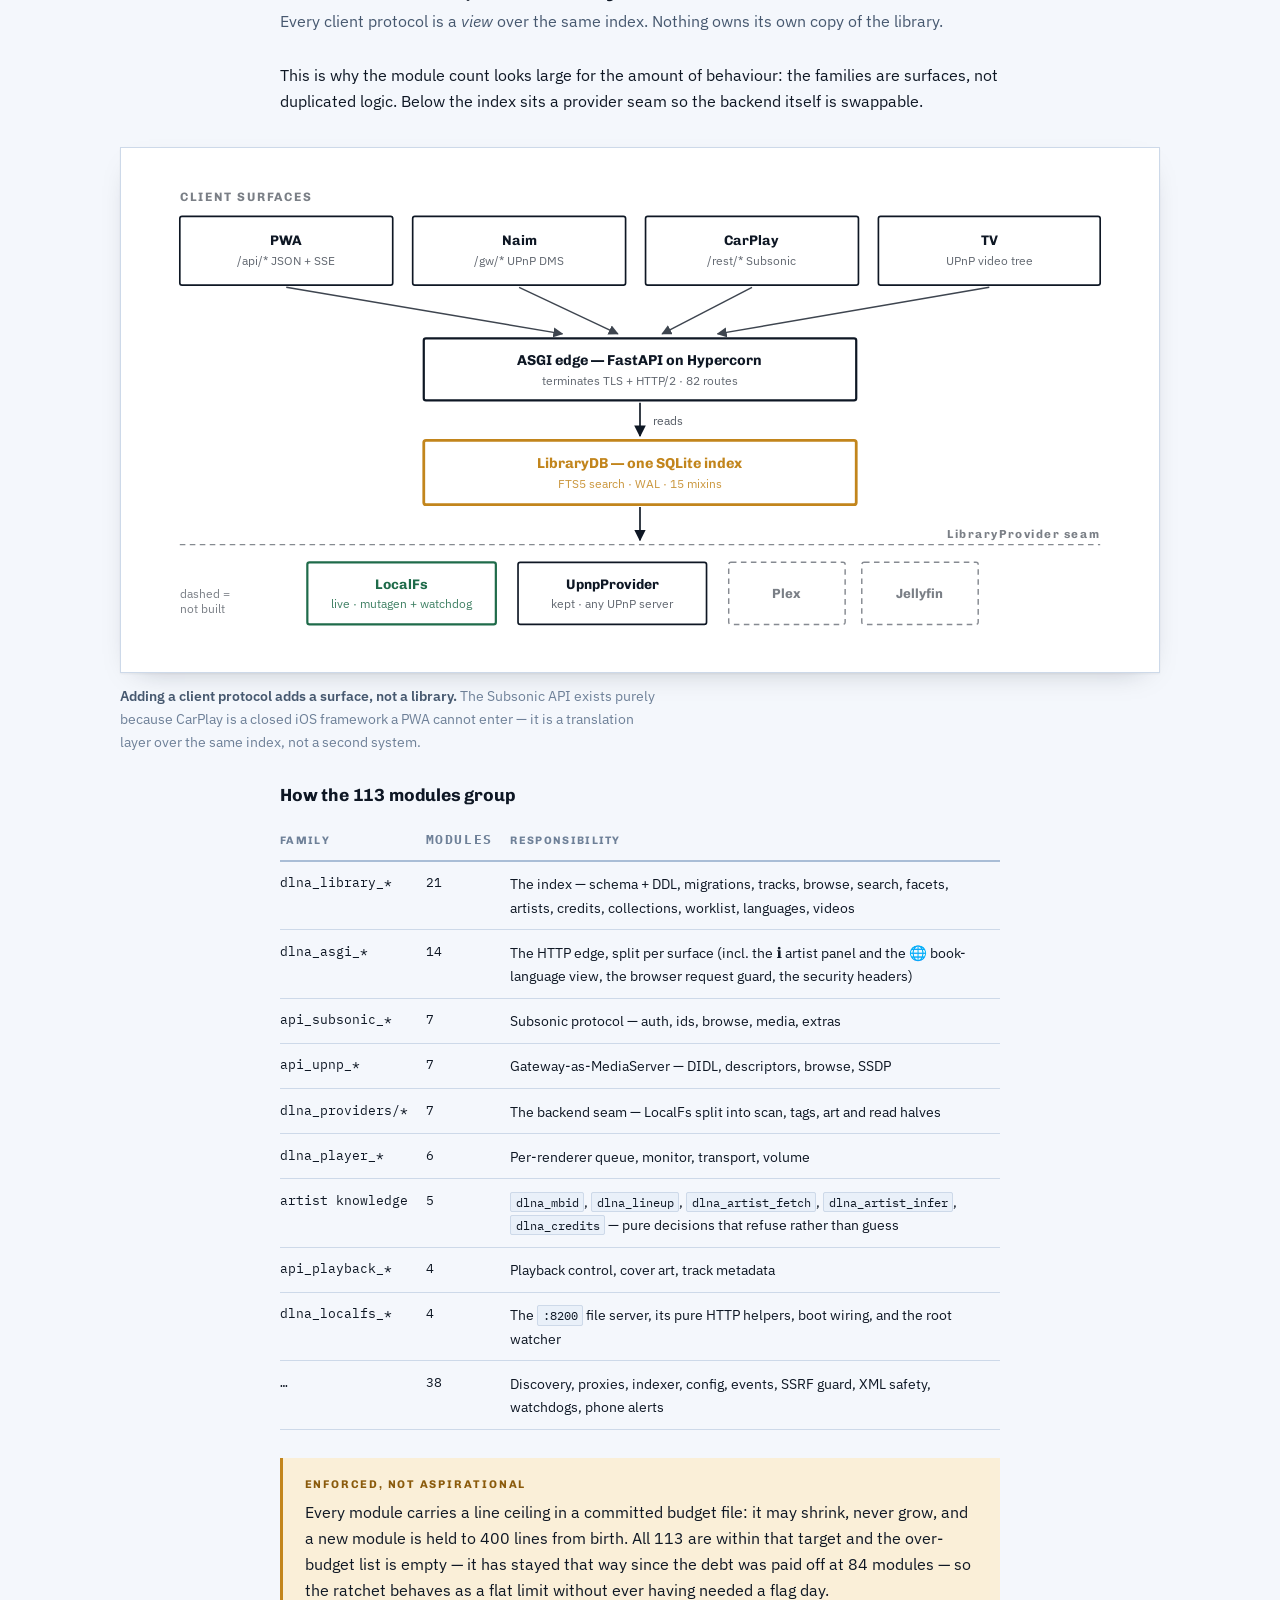
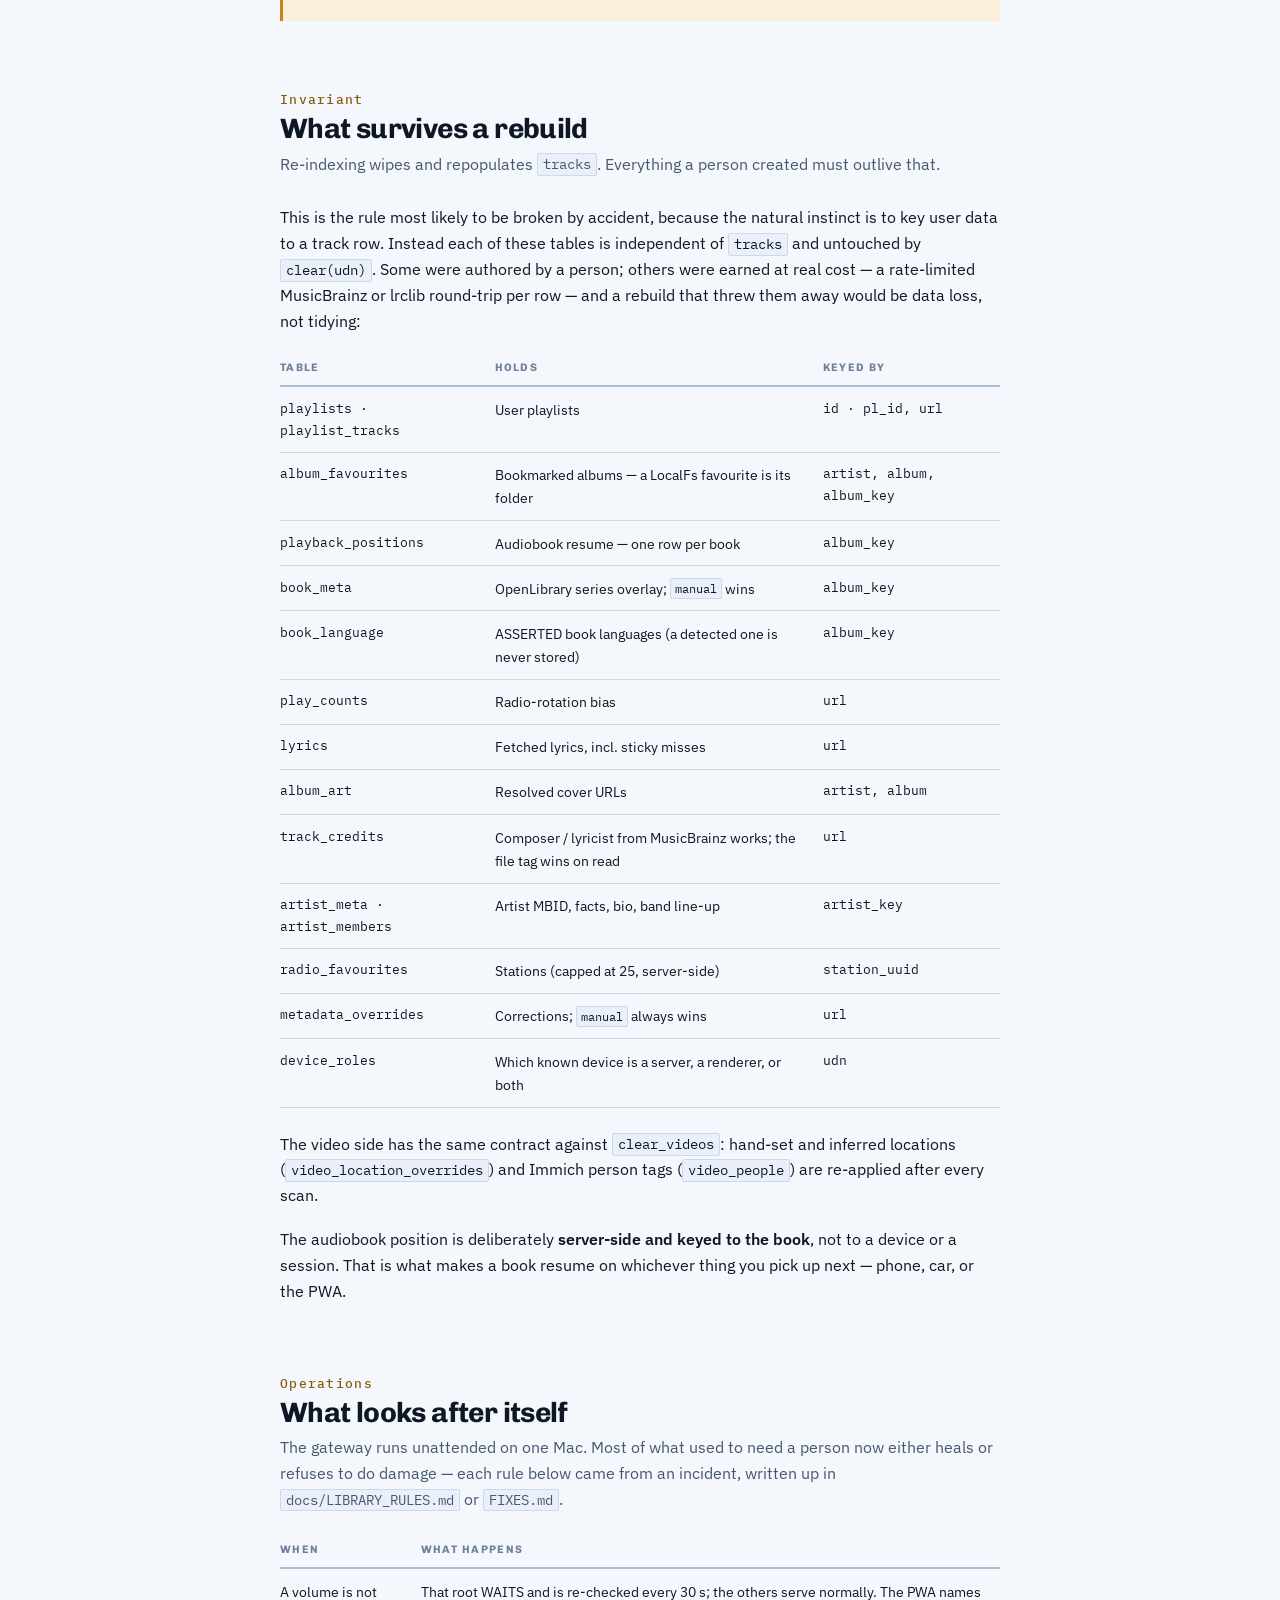
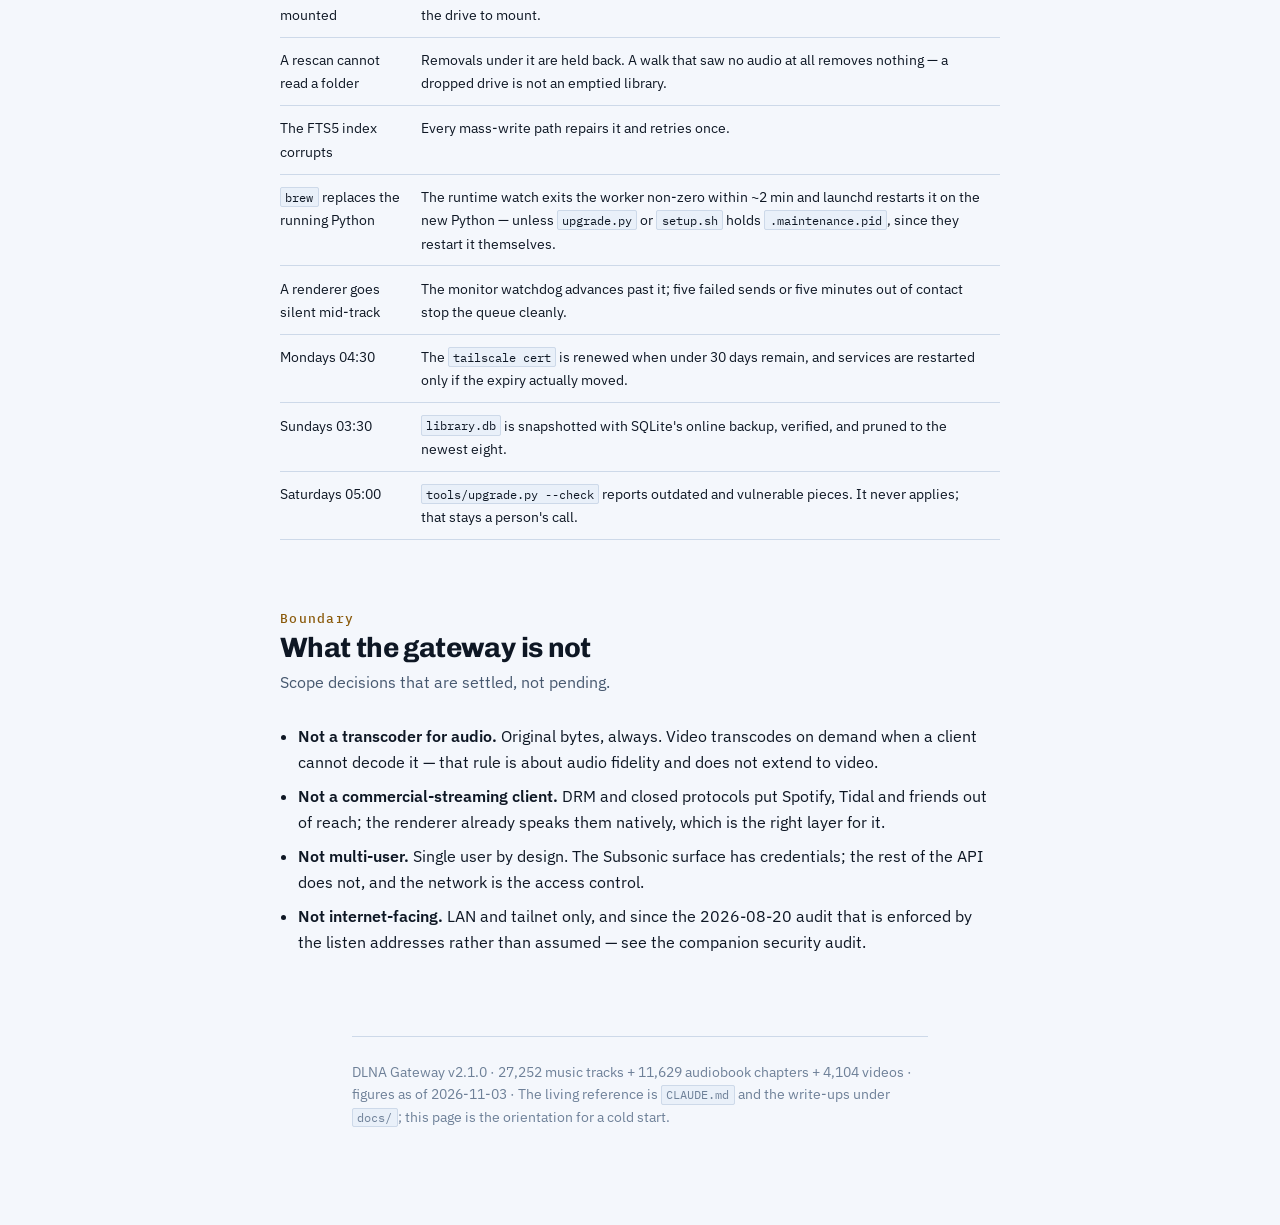
==== commit 9ce7b12b: "feat(security): security headers + a CSP that runs only the PWA's own script (hardening #4) dlna_asg" ====
--- a/docs/FIELD_MANUAL.html
+++ b/docs/FIELD_MANUAL.html
@@ -196,7 +196,7 @@
     <div><span class="k">Music</span><span class="v">27,252</span></div>
     <div><span class="k">Audiobooks</span><span class="v">11,629</span></div>
     <div><span class="k">Videos</span><span class="v">4,104</span></div>
-    <div><span class="k">Modules</span><span class="v">112</span></div>
+    <div><span class="k">Modules</span><span class="v">113</span></div>
     <div><span class="k">Routes</span><span class="v">81</span></div>
   </div>
   <p style="font-size:.82rem;color:var(--ink-faint);margin:0">
@@ -370,7 +370,7 @@
         <!-- edge -->
         <rect x="255" y="150" width="390" height="56" rx="2" fill="none" stroke="currentColor" stroke-width="2"/>
         <text x="450" y="174" text-anchor="middle" font-size="13" font-family="Chivo, sans-serif" font-weight="700" fill="currentColor">ASGI edge — FastAPI on Hypercorn</text>
-        <text x="450" y="192" text-anchor="middle" font-size="11" fill="currentColor" opacity=".65">terminates TLS + HTTP/2 · 81 routes</text>
+        <text x="450" y="192" text-anchor="middle" font-size="11" fill="currentColor" opacity=".65">terminates TLS + HTTP/2 · 82 routes</text>
 
         <line x1="450" y1="208" x2="450" y2="238" stroke="currentColor" stroke-width="1.5" marker-end="url(#ar2)"/>
         <text x="462" y="228" font-size="11" fill="currentColor" opacity=".7">reads</text>
@@ -416,13 +416,13 @@
   </figure>
 
   <div class="wrap">
-    <h3>How the 112 modules group</h3>
+    <h3>How the 113 modules group</h3>
     <div class="t-scroll">
       <table>
         <thead><tr><th>Family</th><th class="num">Modules</th><th>Responsibility</th></tr></thead>
         <tbody>
           <tr><td class="mono">dlna_library_*</td><td class="num">21</td><td>The index — schema + DDL, migrations, tracks, browse, search, facets, artists, credits, collections, worklist, languages, videos</td></tr>
-          <tr><td class="mono">dlna_asgi_*</td><td class="num">13</td><td>The HTTP edge, split per surface (incl. the ℹ️ artist panel and the 🌐 book-language view, the browser request guard)</td></tr>
+          <tr><td class="mono">dlna_asgi_*</td><td class="num">14</td><td>The HTTP edge, split per surface (incl. the ℹ️ artist panel and the 🌐 book-language view, the browser request guard, the security headers)</td></tr>
           <tr><td class="mono">api_subsonic_*</td><td class="num">7</td><td>Subsonic protocol — auth, ids, browse, media, extras</td></tr>
           <tr><td class="mono">api_upnp_*</td><td class="num">7</td><td>Gateway-as-MediaServer — DIDL, descriptors, browse, SSDP</td></tr>
           <tr><td class="mono">dlna_providers/*</td><td class="num">7</td><td>The backend seam — LocalFs split into scan, tags, art and read halves</td></tr>
@@ -439,7 +439,7 @@
       <p>
         Every module carries a line ceiling in a committed budget file: it may
         shrink, never grow, and a new module is held to 400 lines from birth. All
-        112 are within that target and the over-budget list is empty — it has
+        113 are within that target and the over-budget list is empty — it has
         stayed that way since the debt was paid off at 84 modules — so the ratchet
         behaves as a flat limit without ever having needed a flag day.
       </p>
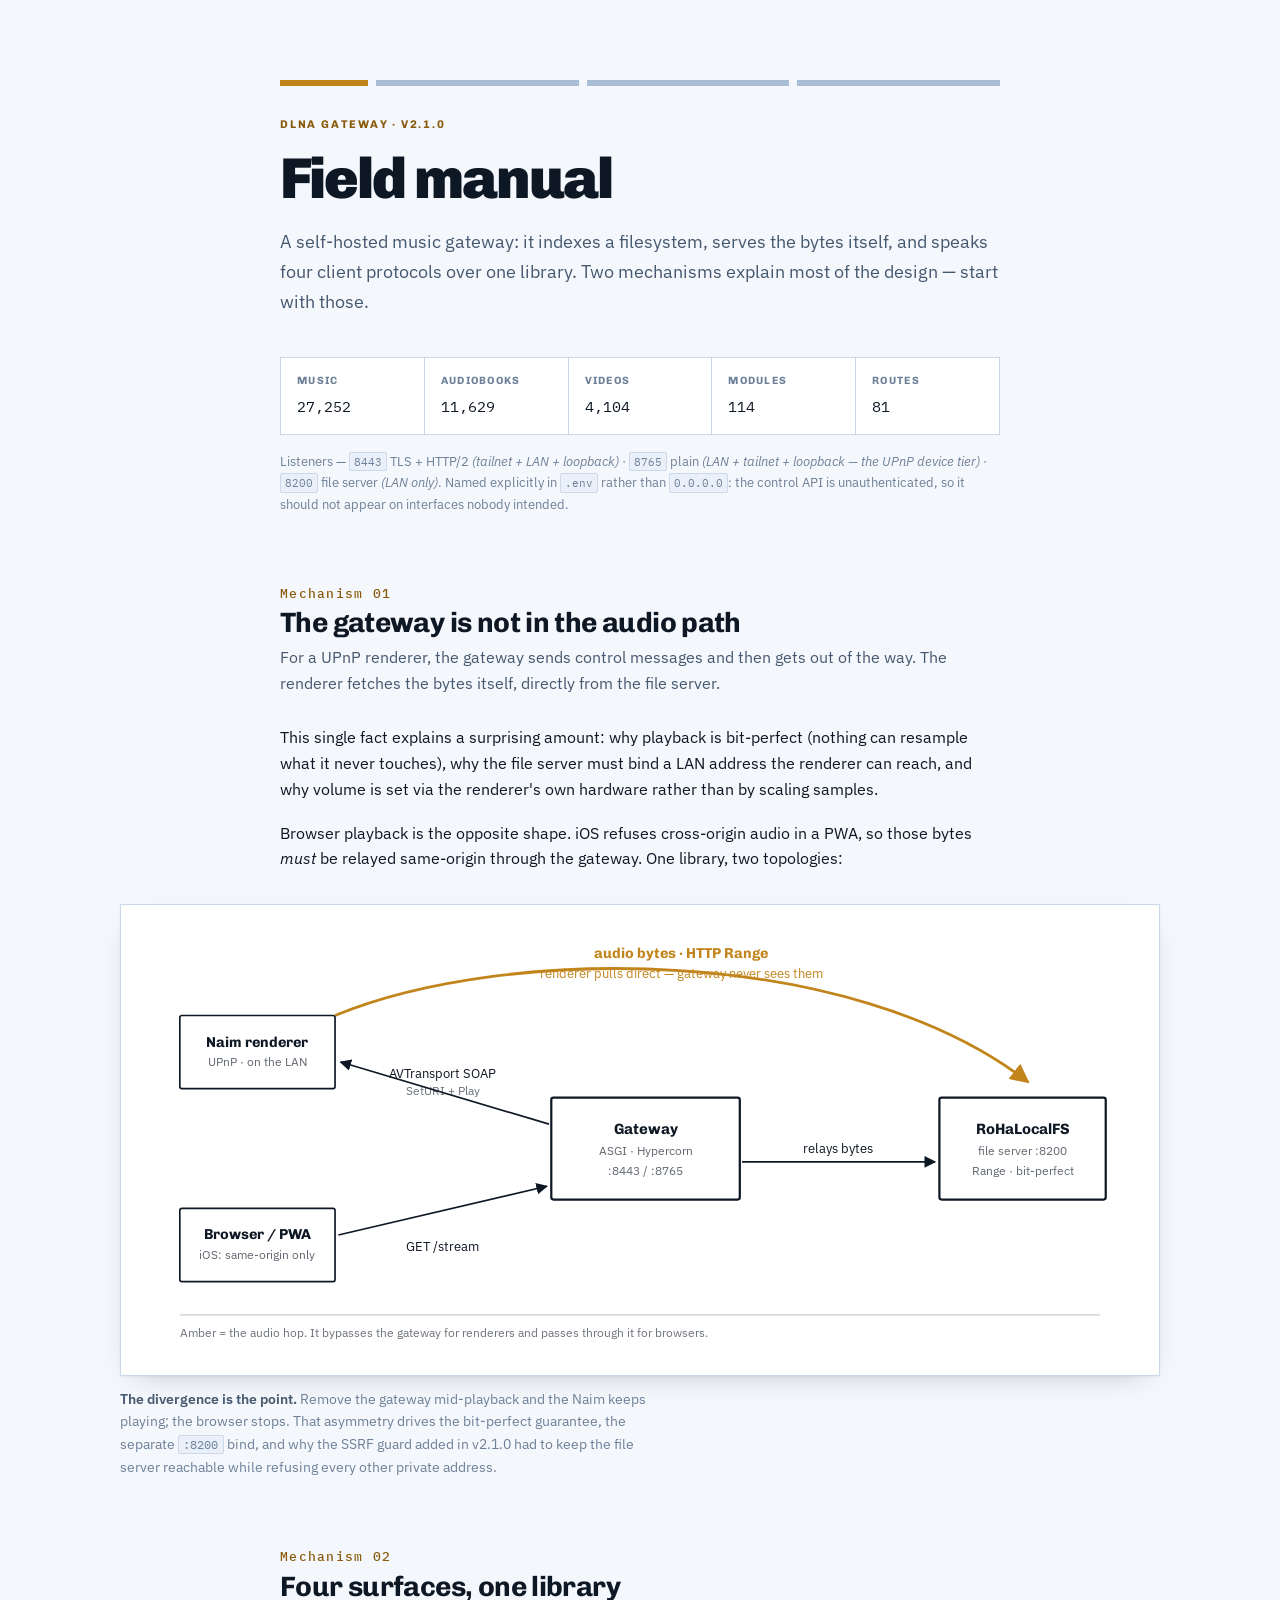
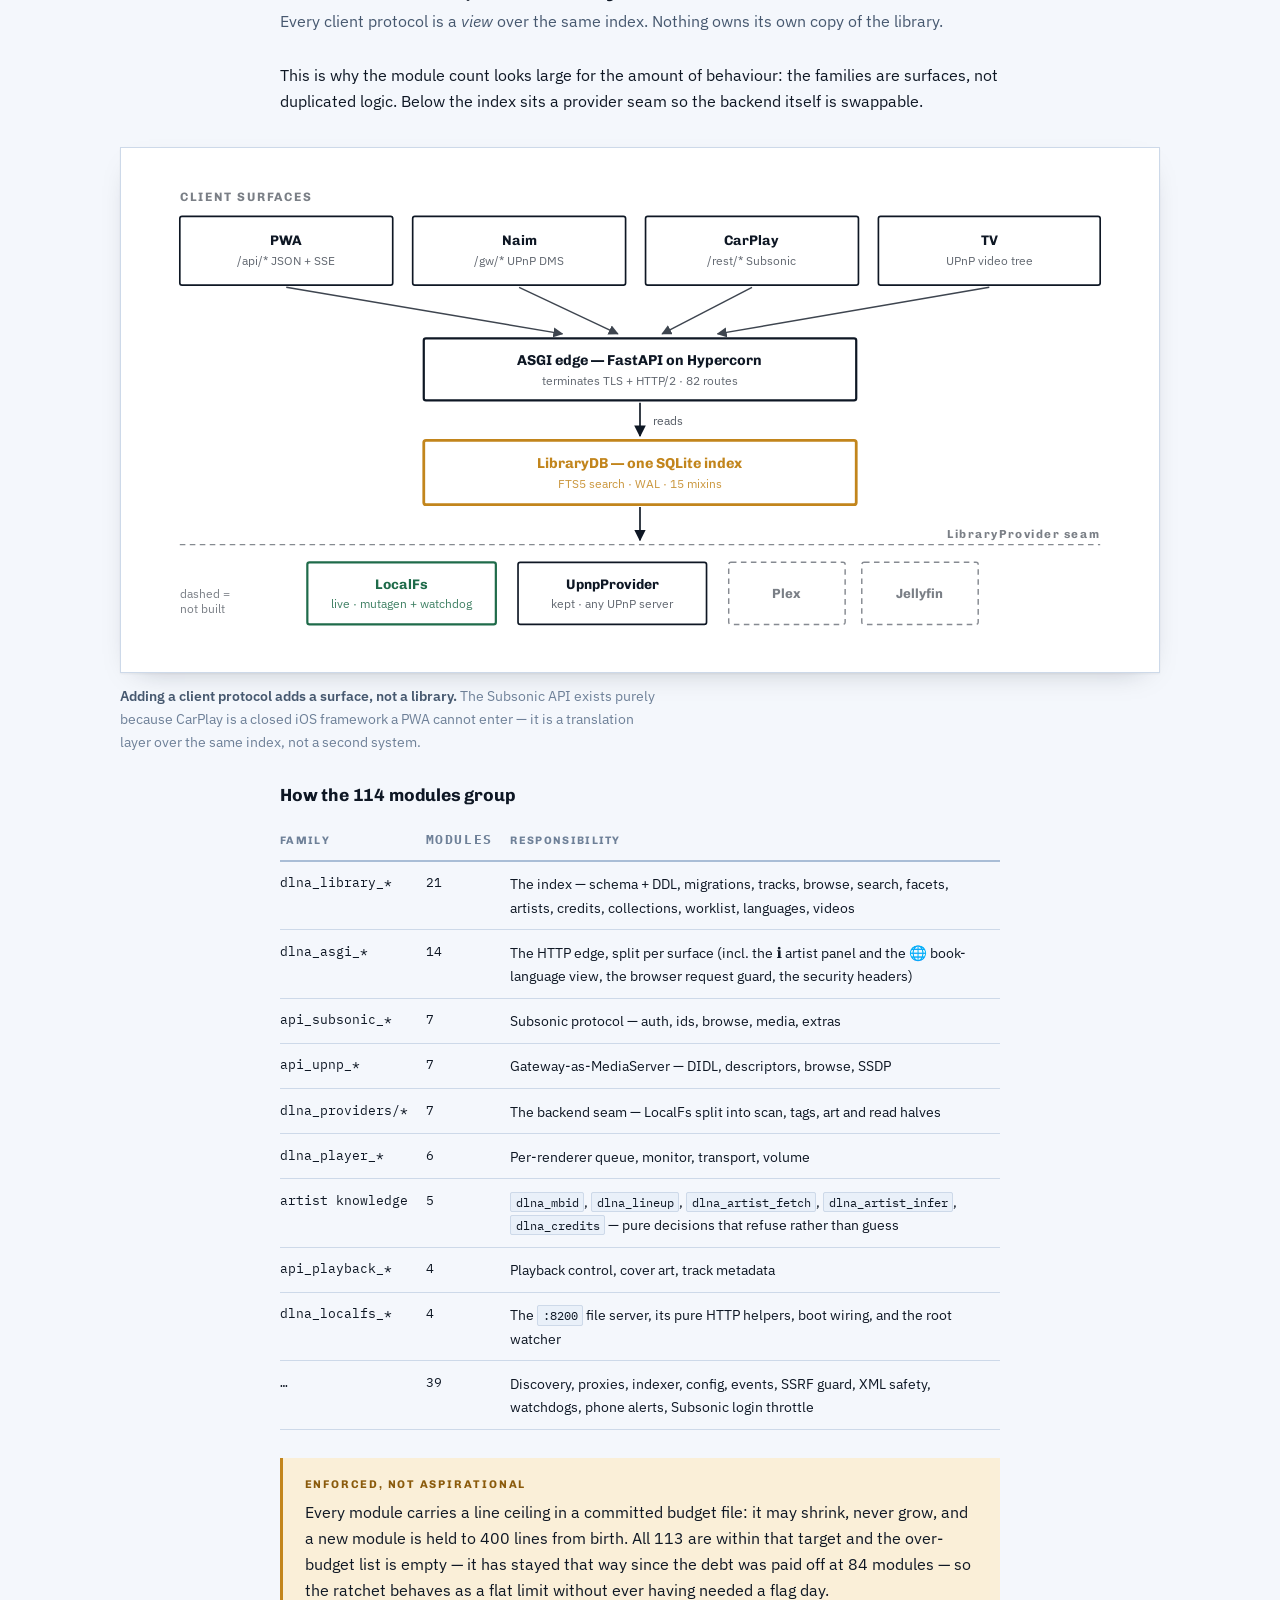
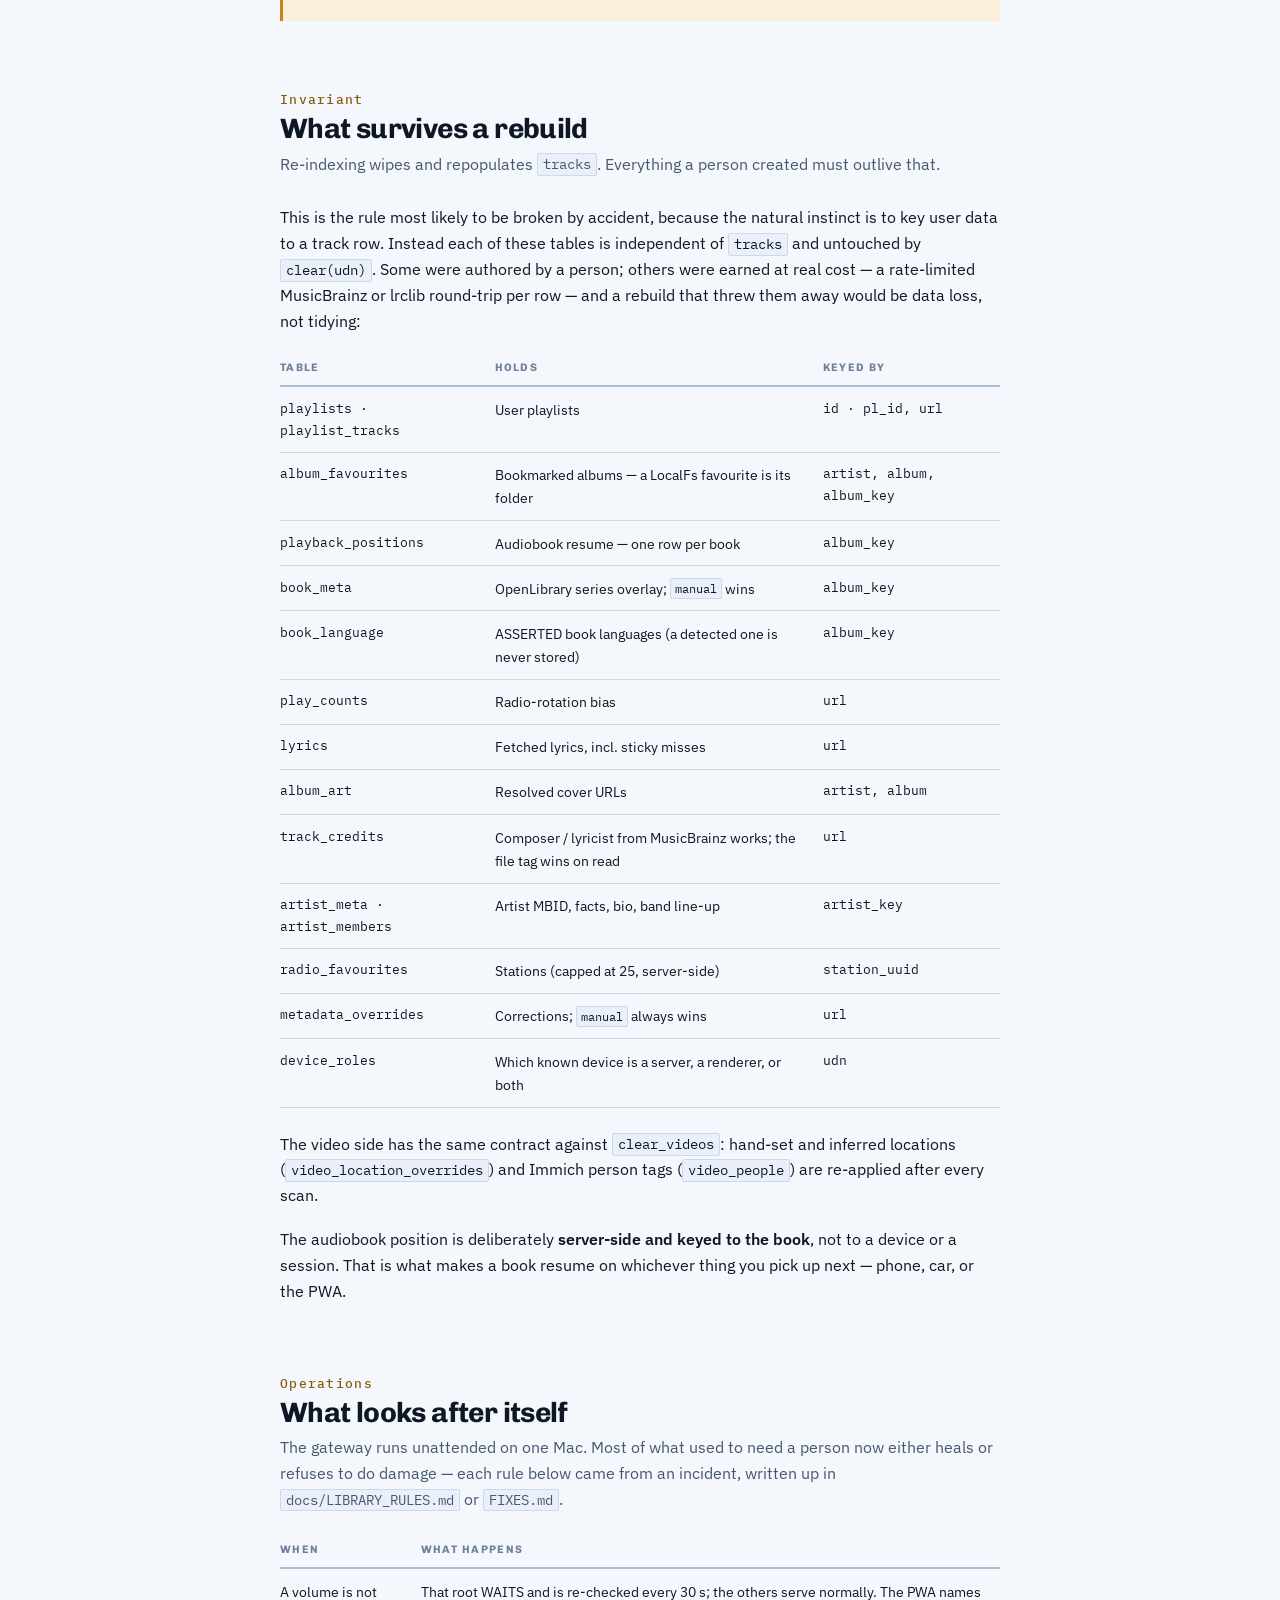
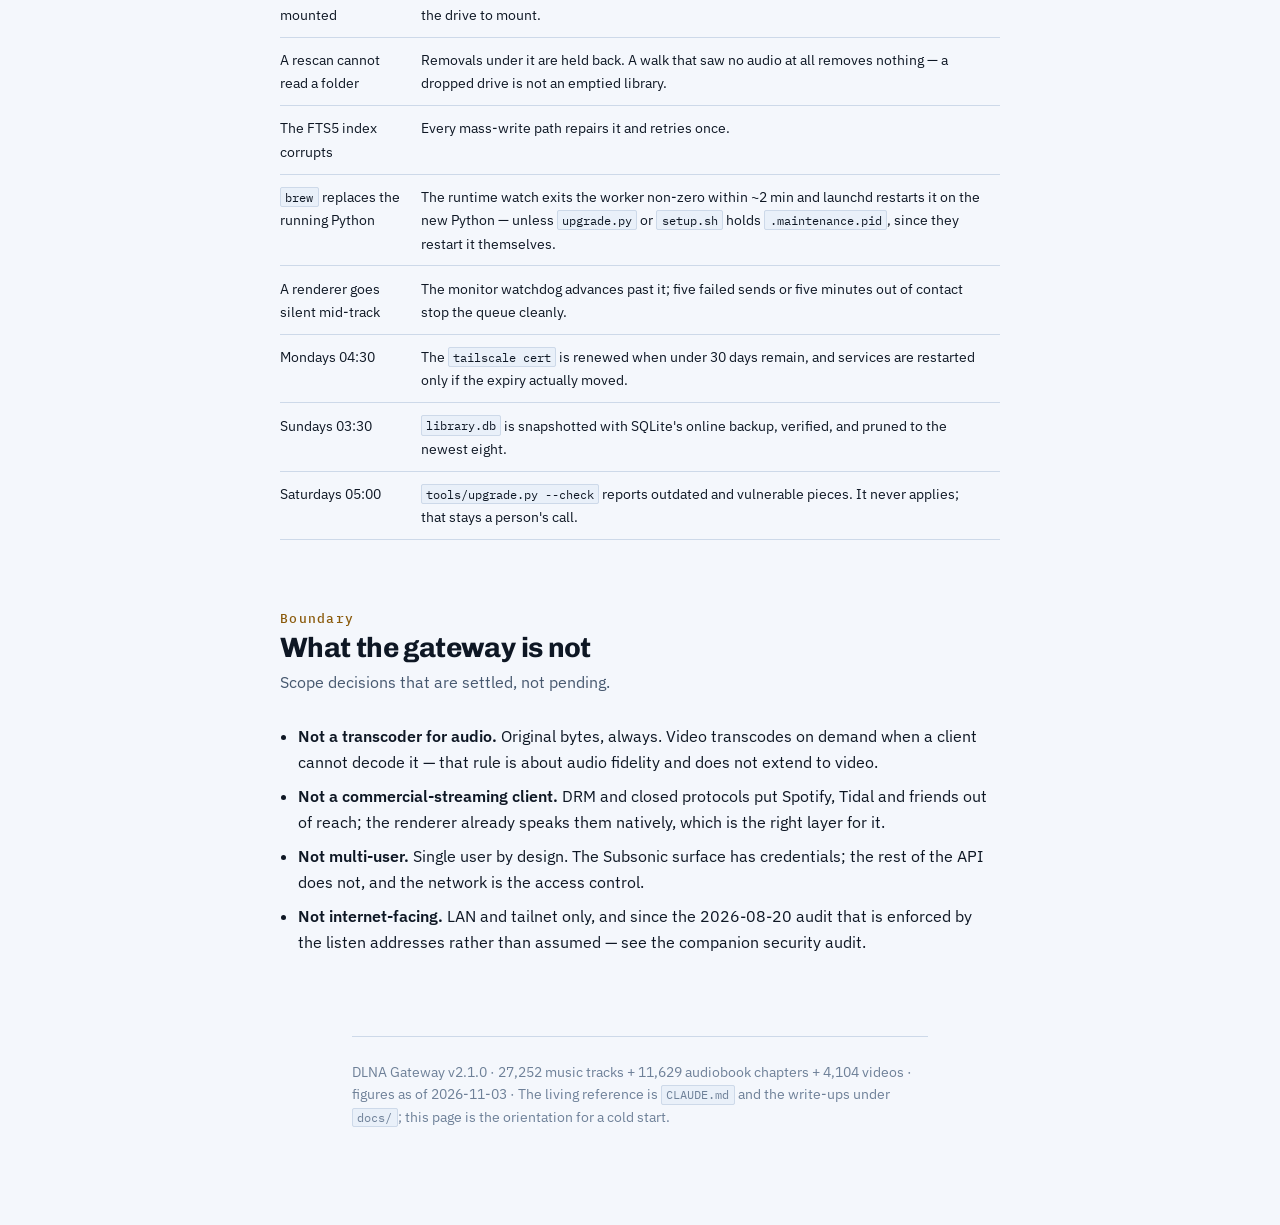
==== commit 7efa5828: "feat(security): throttle Subsonic password guessing (hardening #6) /rest/* is the one surface behind" ====
--- a/docs/FIELD_MANUAL.html
+++ b/docs/FIELD_MANUAL.html
@@ -196,7 +196,7 @@
     <div><span class="k">Music</span><span class="v">27,252</span></div>
     <div><span class="k">Audiobooks</span><span class="v">11,629</span></div>
     <div><span class="k">Videos</span><span class="v">4,104</span></div>
-    <div><span class="k">Modules</span><span class="v">113</span></div>
+    <div><span class="k">Modules</span><span class="v">114</span></div>
     <div><span class="k">Routes</span><span class="v">81</span></div>
   </div>
   <p style="font-size:.82rem;color:var(--ink-faint);margin:0">
@@ -416,7 +416,7 @@
   </figure>
 
   <div class="wrap">
-    <h3>How the 113 modules group</h3>
+    <h3>How the 114 modules group</h3>
     <div class="t-scroll">
       <table>
         <thead><tr><th>Family</th><th class="num">Modules</th><th>Responsibility</th></tr></thead>
@@ -430,7 +430,7 @@
           <tr><td class="mono">artist knowledge</td><td class="num">5</td><td><code>dlna_mbid</code>, <code>dlna_lineup</code>, <code>dlna_artist_fetch</code>, <code>dlna_artist_infer</code>, <code>dlna_credits</code> — pure decisions that refuse rather than guess</td></tr>
           <tr><td class="mono">api_playback_*</td><td class="num">4</td><td>Playback control, cover art, track metadata</td></tr>
           <tr><td class="mono">dlna_localfs_*</td><td class="num">4</td><td>The <code>:8200</code> file server, its pure HTTP helpers, boot wiring, and the root watcher</td></tr>
-          <tr><td class="mono">…</td><td class="num">38</td><td>Discovery, proxies, indexer, config, events, SSRF guard, XML safety, watchdogs, phone alerts</td></tr>
+          <tr><td class="mono">…</td><td class="num">39</td><td>Discovery, proxies, indexer, config, events, SSRF guard, XML safety, watchdogs, phone alerts, Subsonic login throttle</td></tr>
         </tbody>
       </table>
     </div>
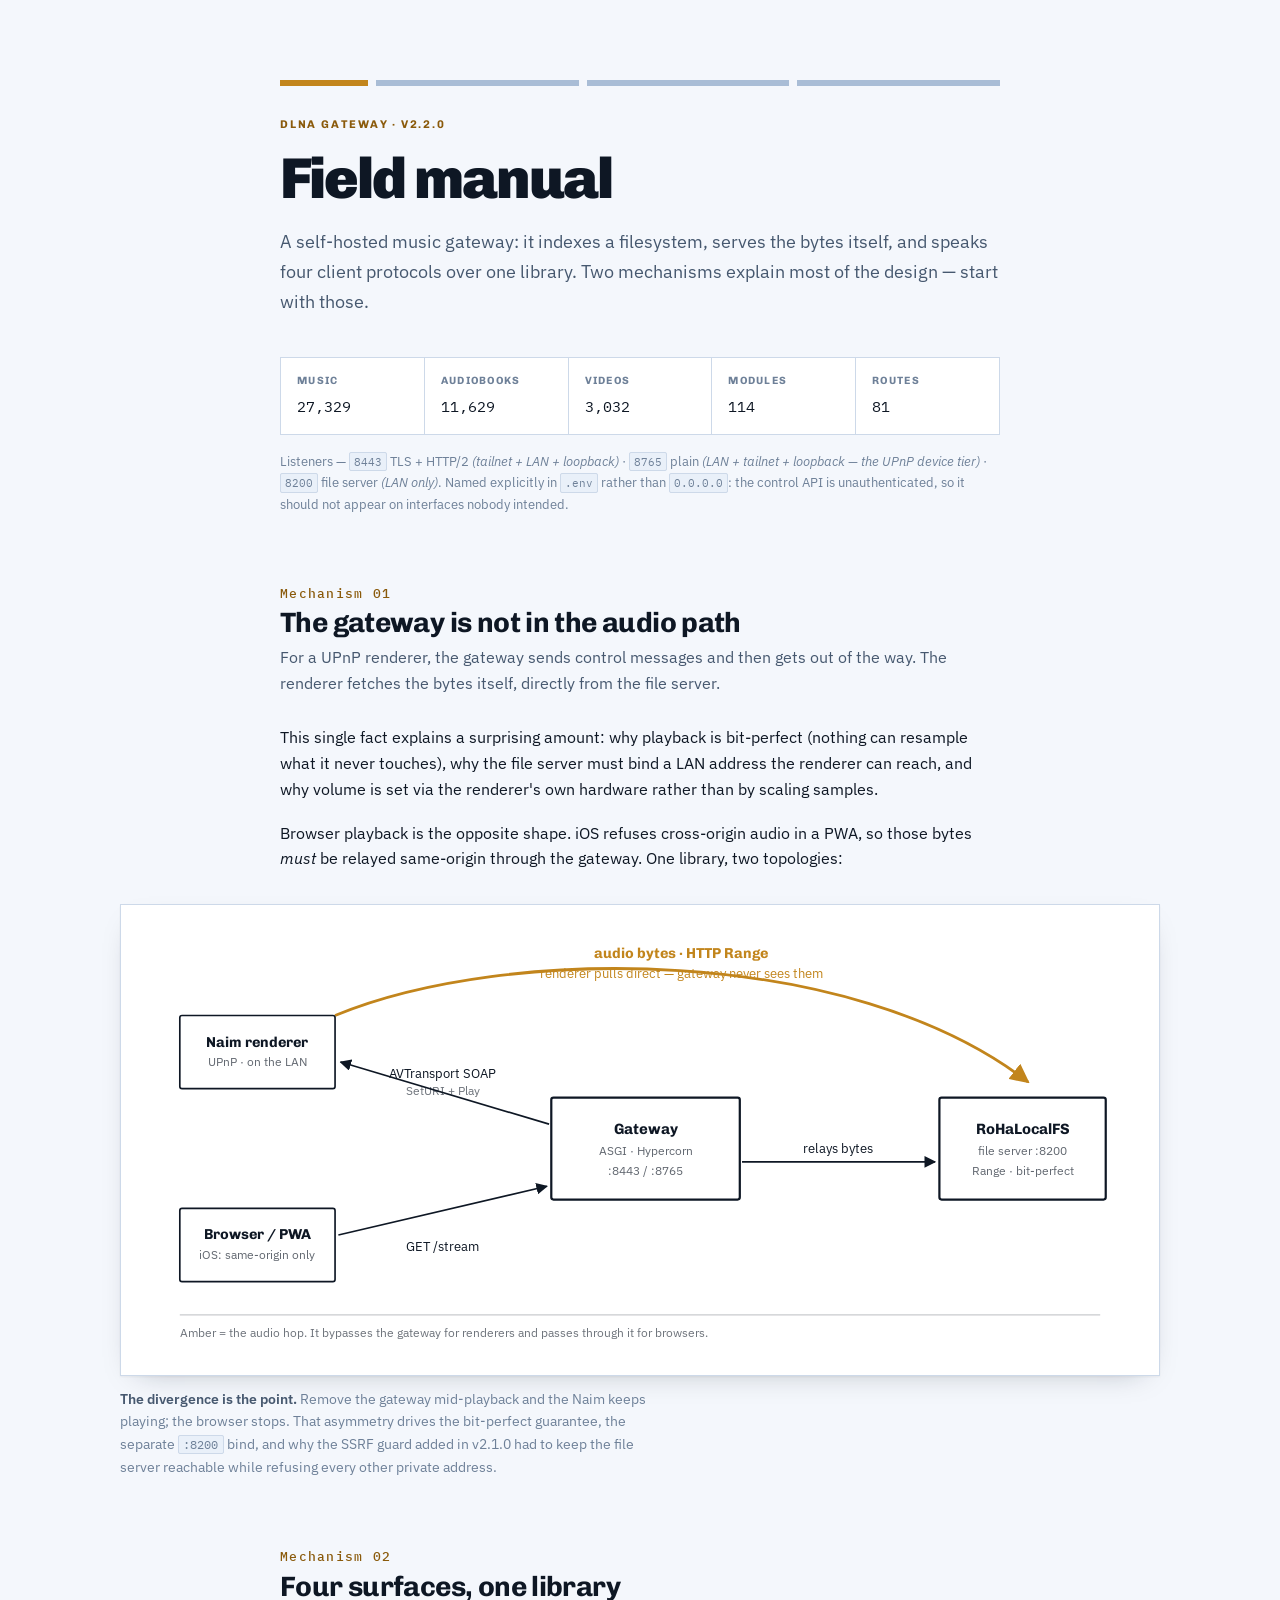
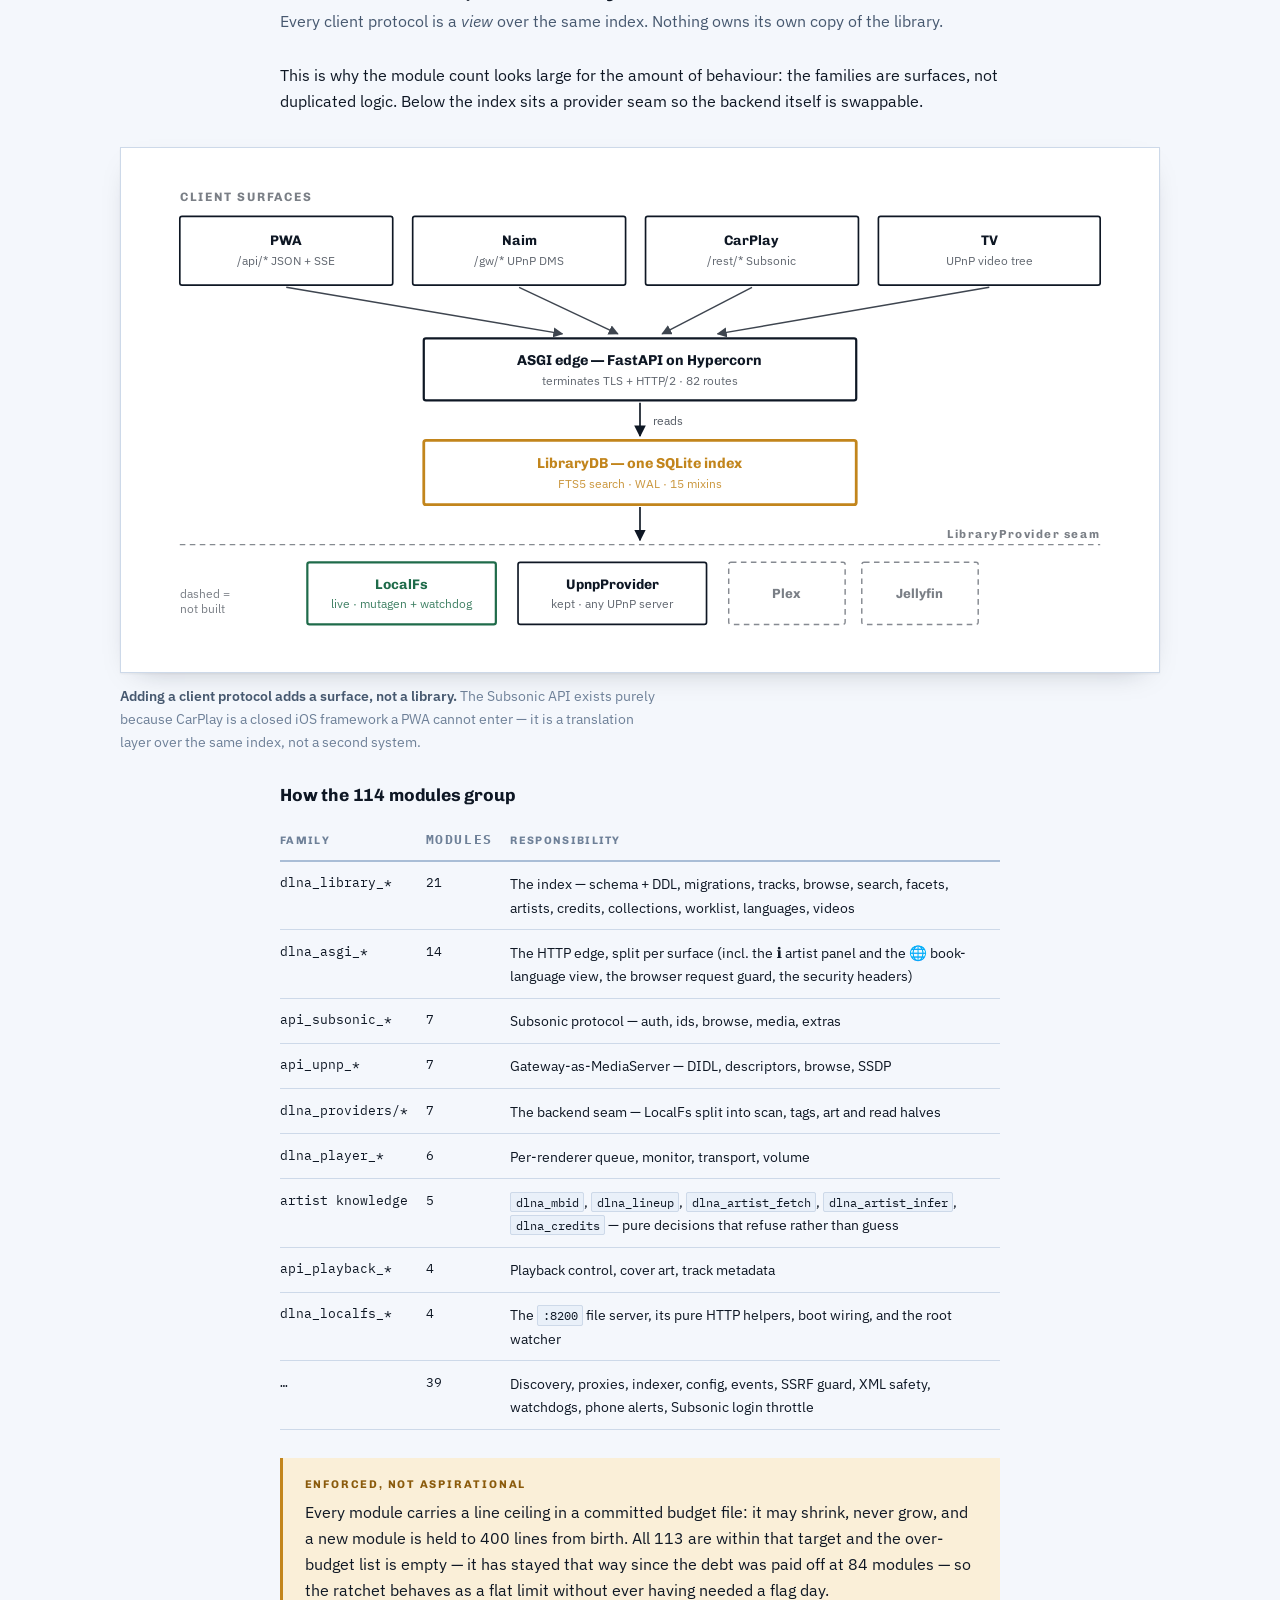
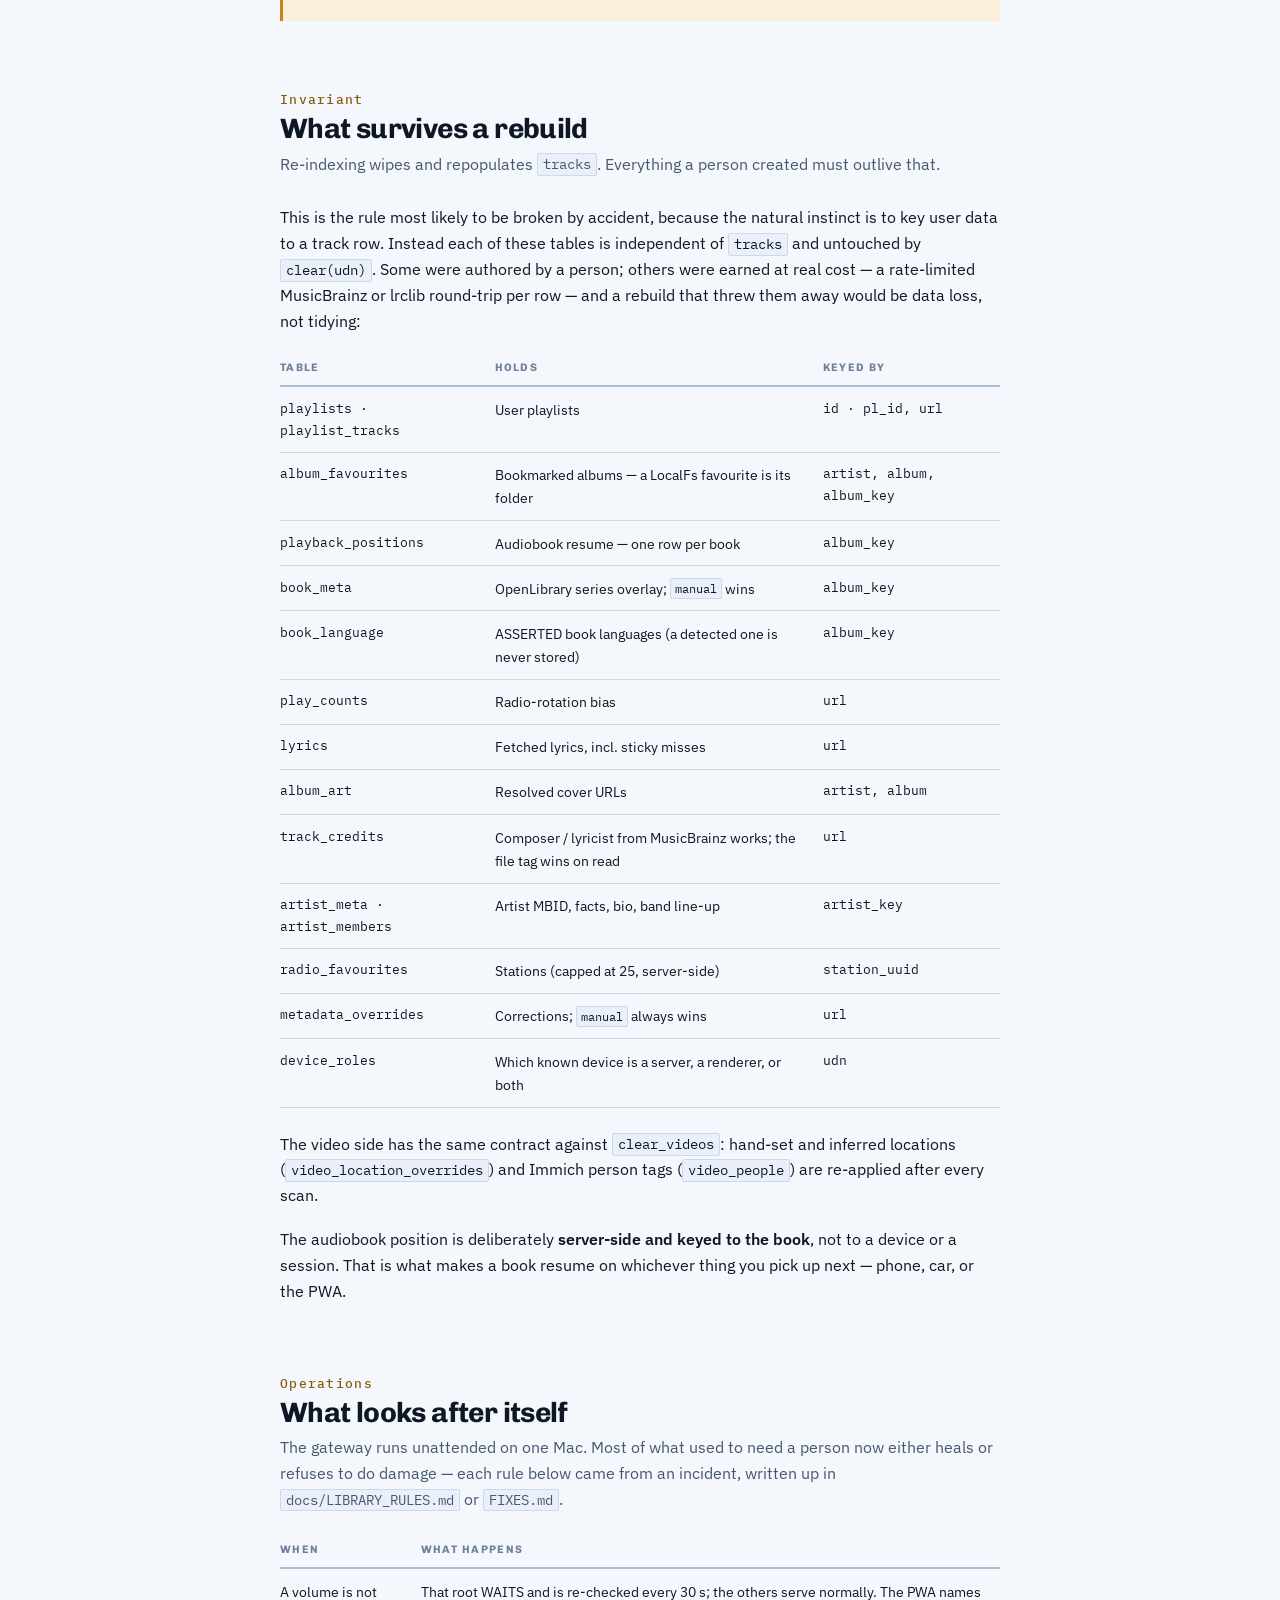
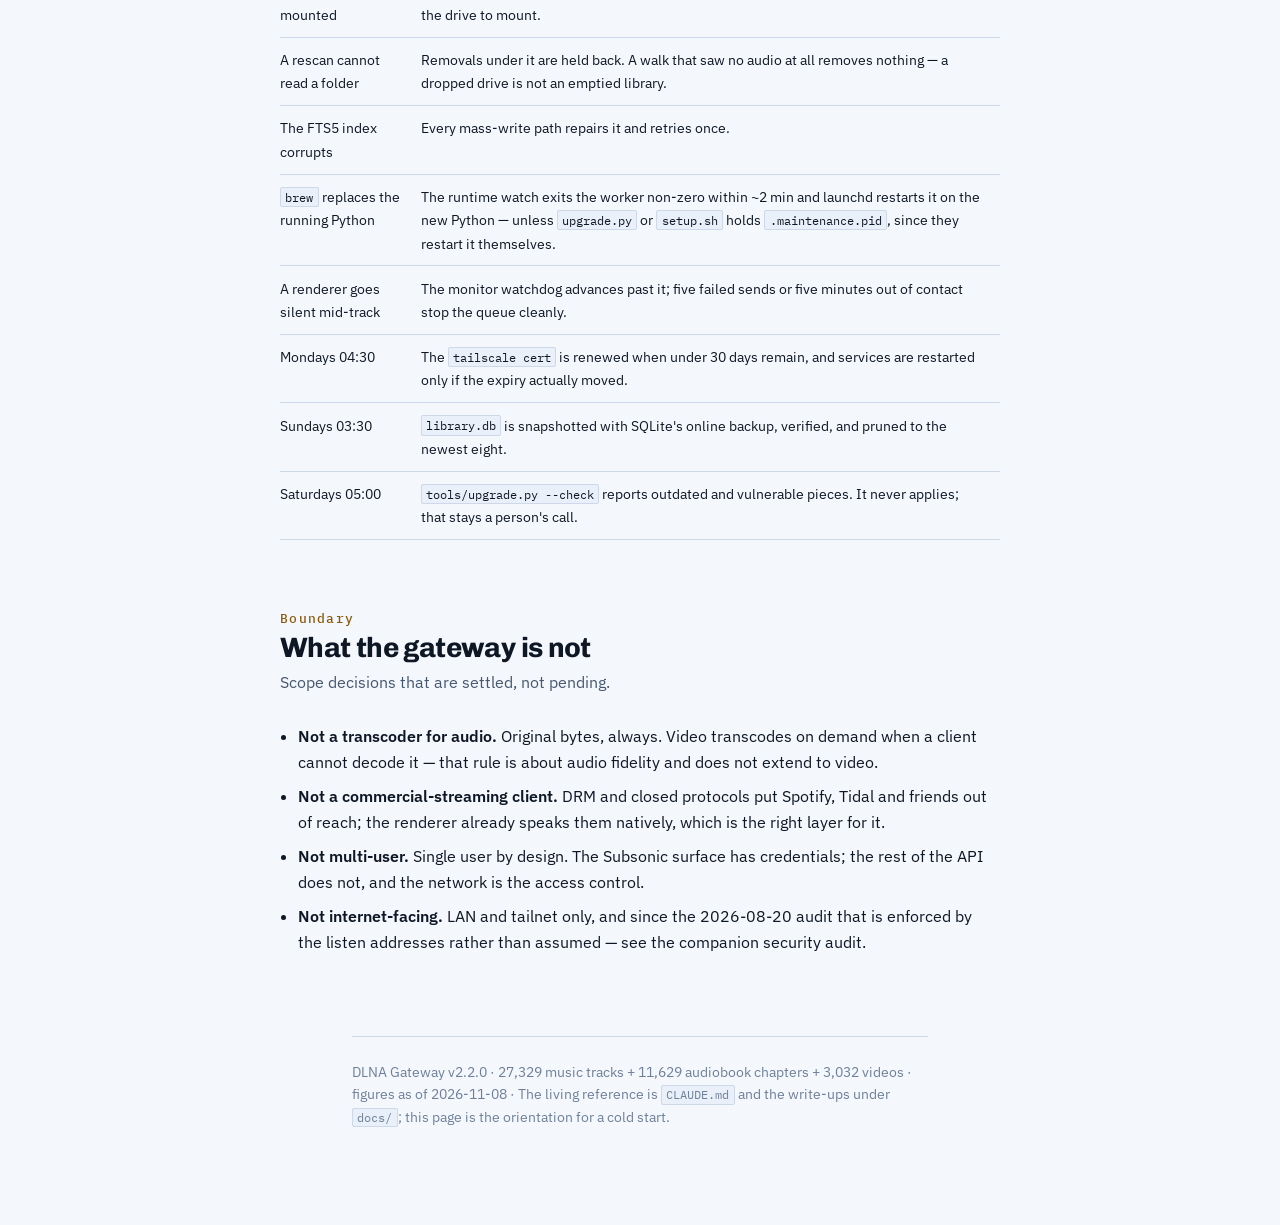
==== commit 7306dc71: "chore(release): 2.2.0 APP_VERSION 2.1.0 → 2.2.0 (the code default, .env.example; the owner's .env to" ====
--- a/docs/FIELD_MANUAL.html
+++ b/docs/FIELD_MANUAL.html
@@ -184,7 +184,7 @@
 <body>
 <header class="wrap">
   <div class="bar"><i></i><i></i><i></i><i></i></div>
-  <span class="eyebrow">DLNA Gateway · v2.1.0</span>
+  <span class="eyebrow">DLNA Gateway · v2.2.0</span>
   <h1>Field manual</h1>
   <p class="standfirst">
     A self-hosted music gateway: it indexes a filesystem, serves the bytes itself,
@@ -193,9 +193,9 @@
   </p>
 
   <div class="spec">
-    <div><span class="k">Music</span><span class="v">27,252</span></div>
+    <div><span class="k">Music</span><span class="v">27,329</span></div>
     <div><span class="k">Audiobooks</span><span class="v">11,629</span></div>
-    <div><span class="k">Videos</span><span class="v">4,104</span></div>
+    <div><span class="k">Videos</span><span class="v">3,032</span></div>
     <div><span class="k">Modules</span><span class="v">114</span></div>
     <div><span class="k">Routes</span><span class="v">81</span></div>
   </div>
@@ -545,8 +545,8 @@
 </section>
 
 <footer class="wrap">
-  DLNA Gateway v2.1.0 · 27,252 music tracks + 11,629 audiobook chapters + 4,104 videos ·
-  figures as of 2026-11-03 ·
+  DLNA Gateway v2.2.0 · 27,329 music tracks + 11,629 audiobook chapters + 3,032 videos ·
+  figures as of 2026-11-08 ·
   The living reference is <code>CLAUDE.md</code> and the write-ups under <code>docs/</code>;
   this page is the orientation for a cold start.
 </footer>
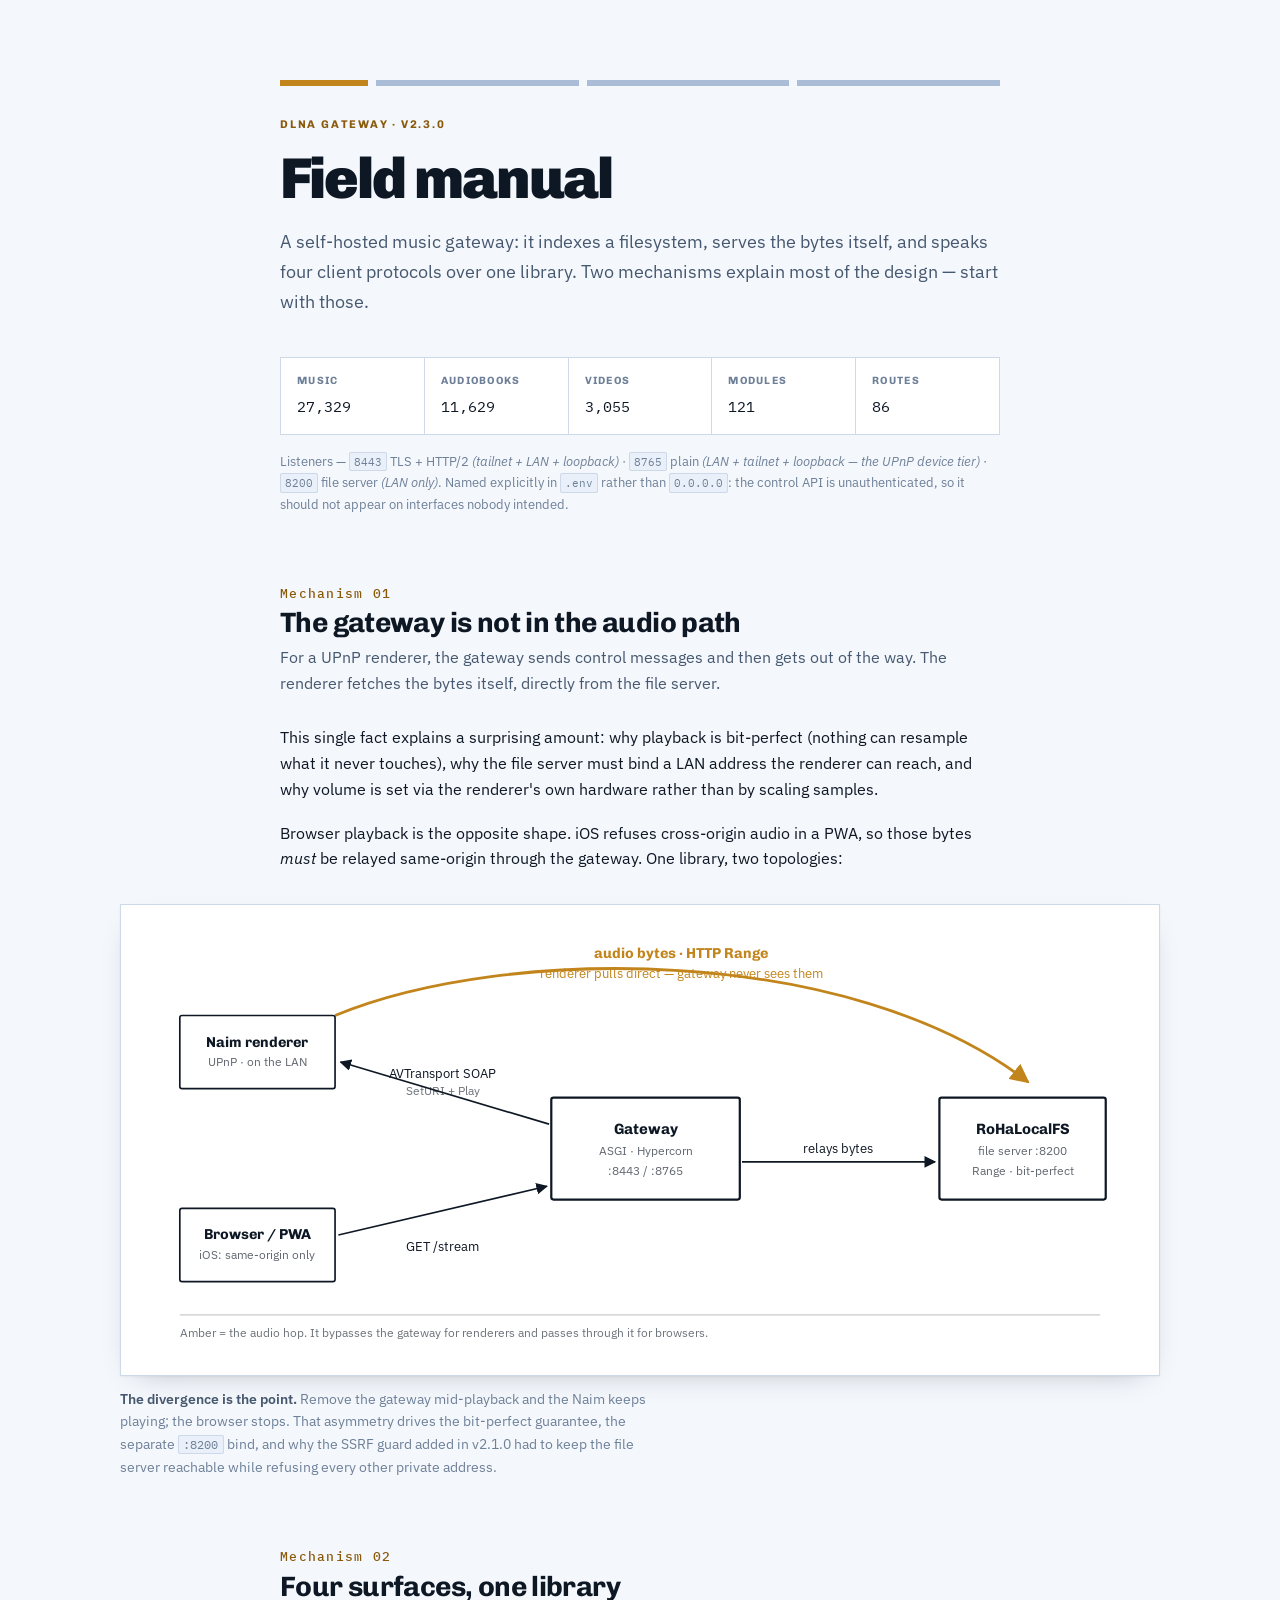
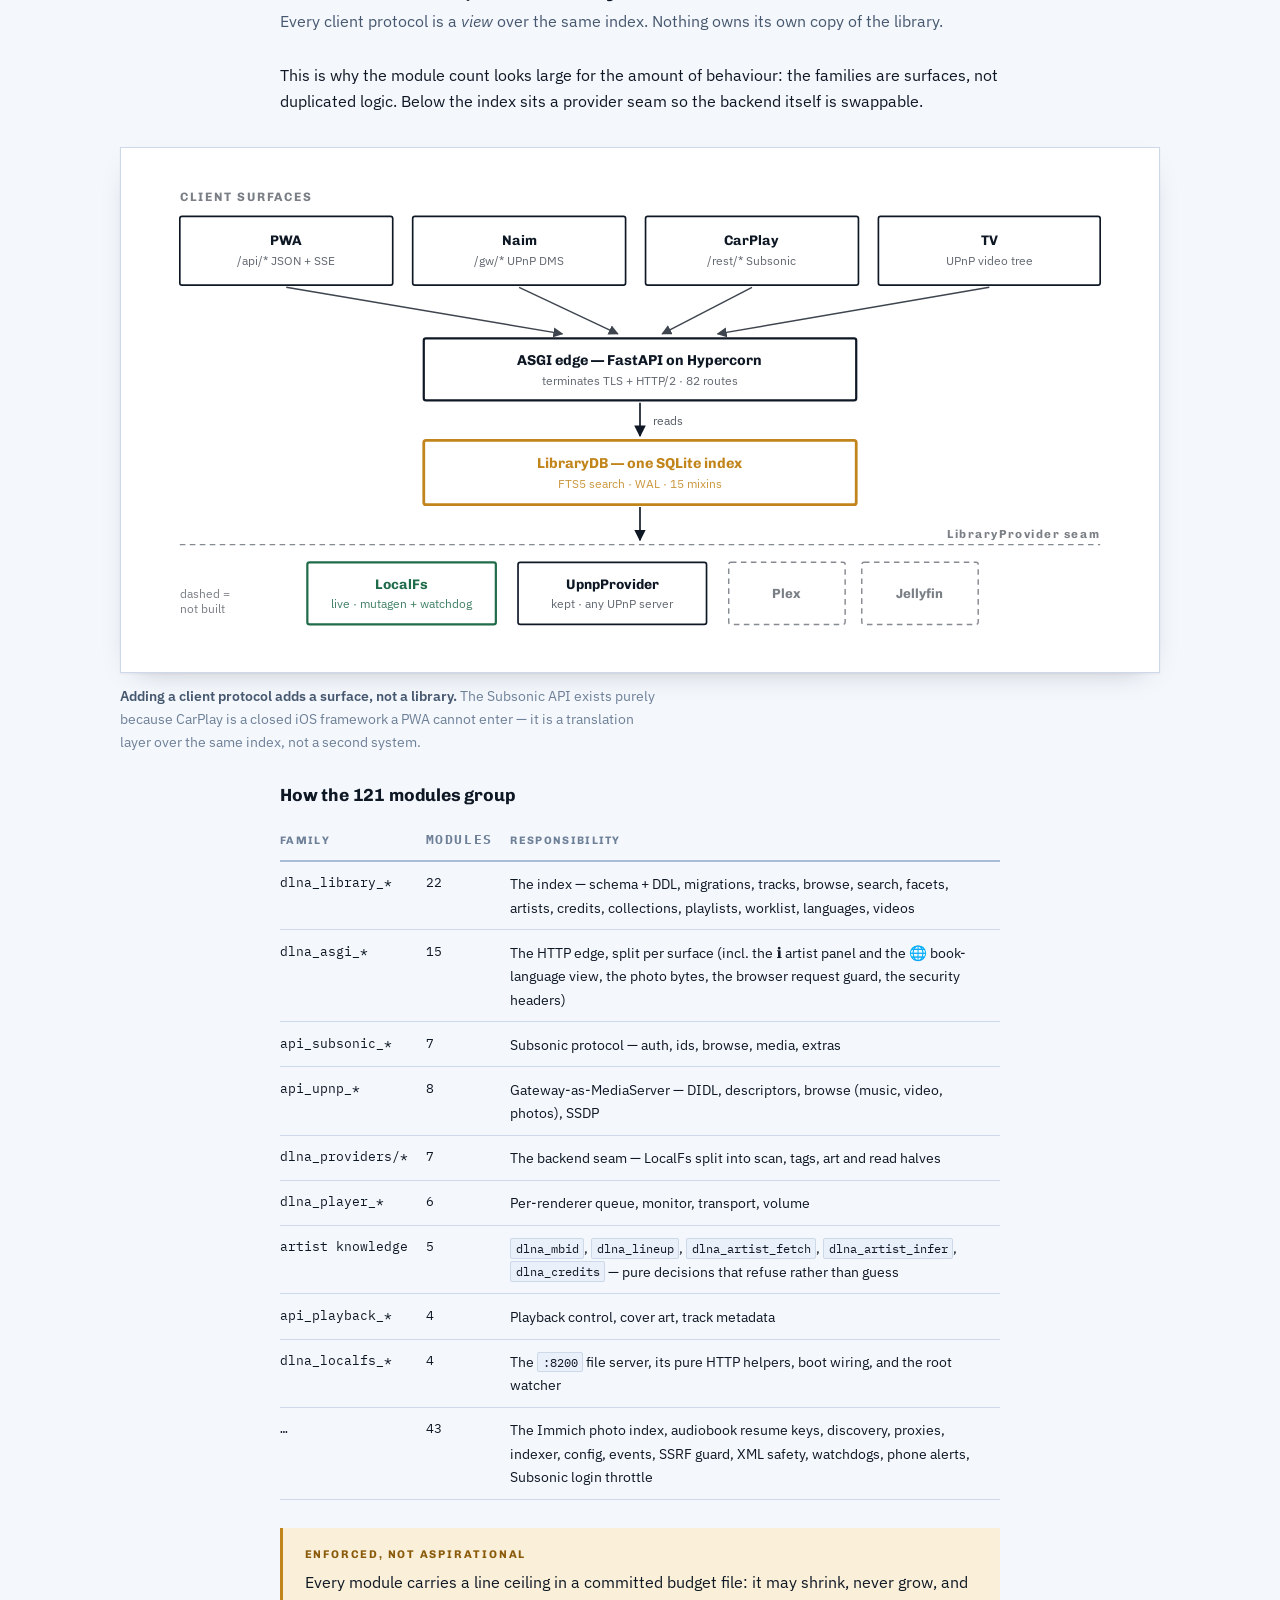
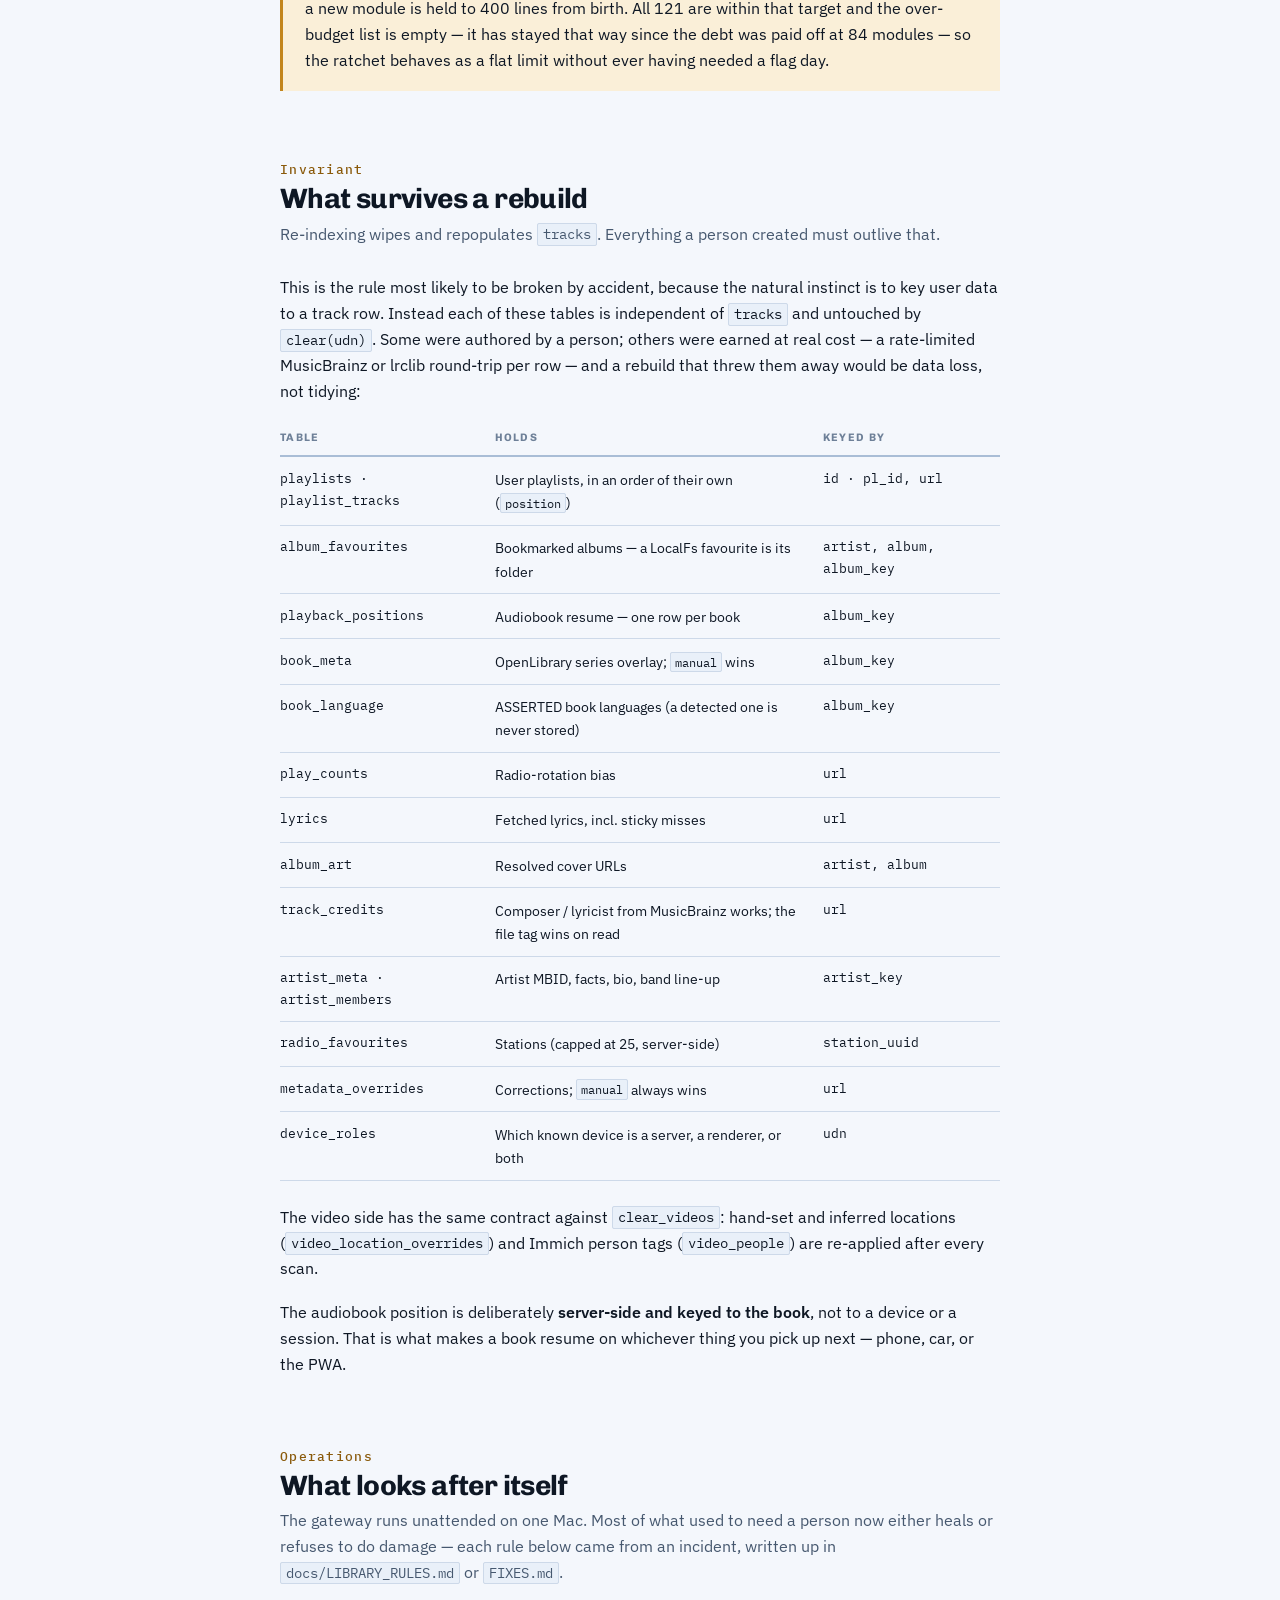
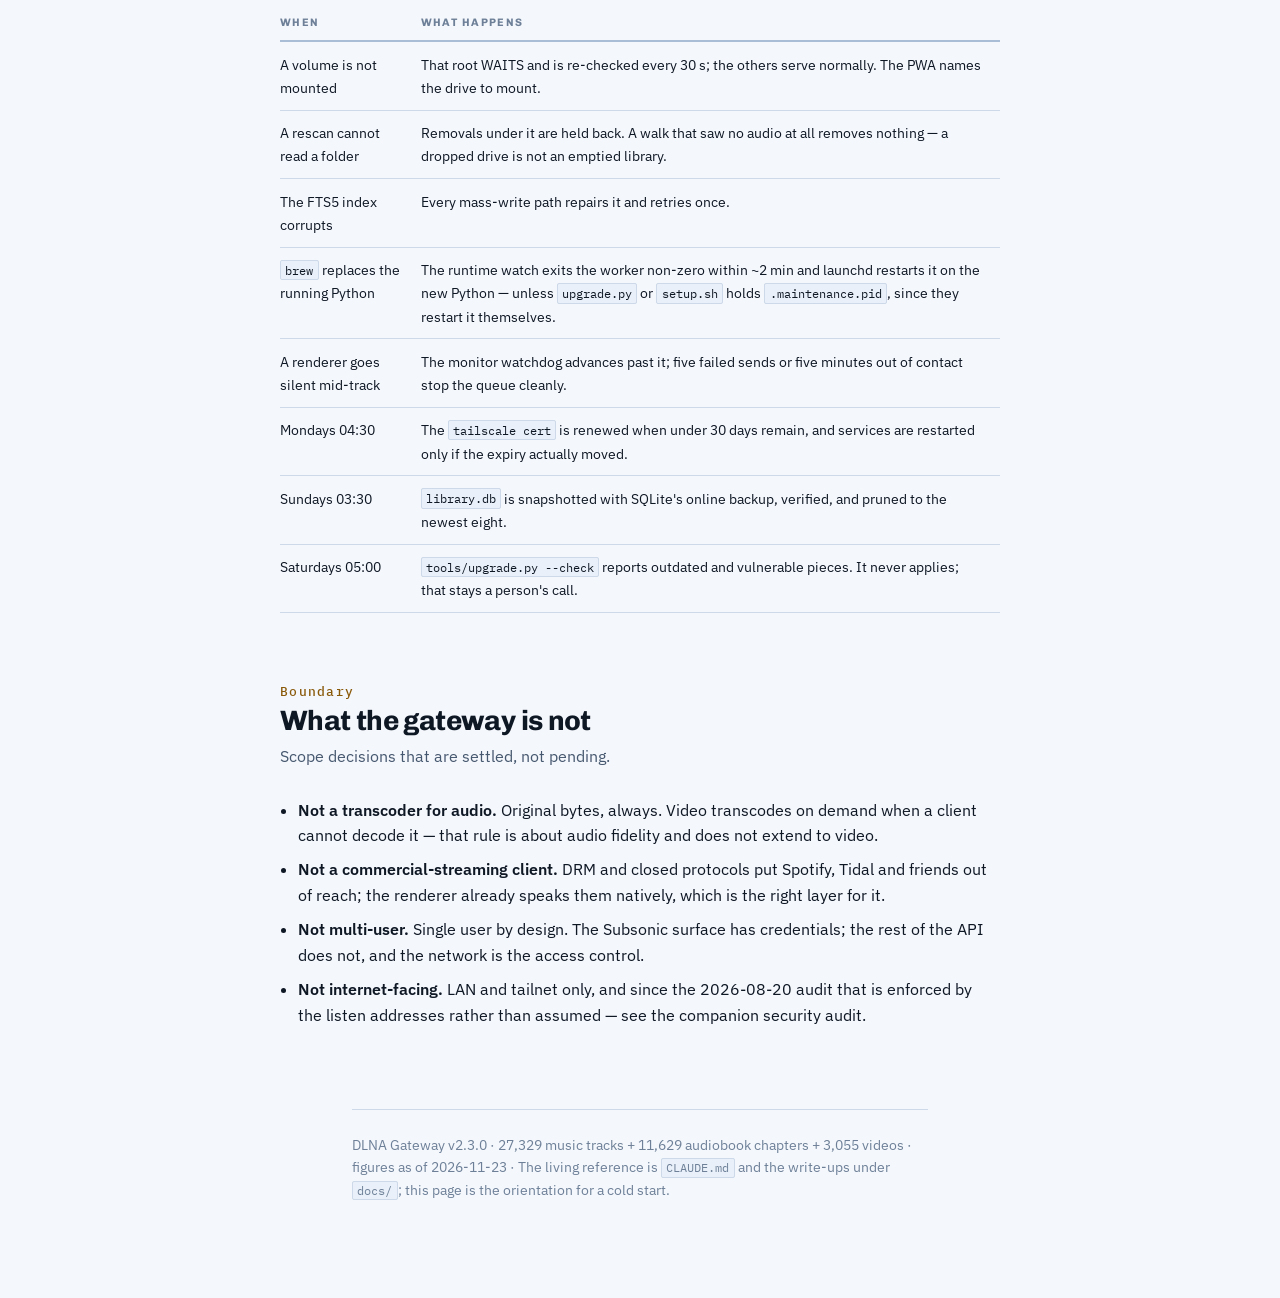
==== commit 350b73b3: "docs: bring the docs up to 2.3.0 — playlist editing, photos, resume keys The playlist contract now d" ====
--- a/docs/FIELD_MANUAL.html
+++ b/docs/FIELD_MANUAL.html
@@ -184,7 +184,7 @@
 <body>
 <header class="wrap">
   <div class="bar"><i></i><i></i><i></i><i></i></div>
-  <span class="eyebrow">DLNA Gateway · v2.2.0</span>
+  <span class="eyebrow">DLNA Gateway · v2.3.0</span>
   <h1>Field manual</h1>
   <p class="standfirst">
     A self-hosted music gateway: it indexes a filesystem, serves the bytes itself,
@@ -195,9 +195,9 @@
   <div class="spec">
     <div><span class="k">Music</span><span class="v">27,329</span></div>
     <div><span class="k">Audiobooks</span><span class="v">11,629</span></div>
-    <div><span class="k">Videos</span><span class="v">3,032</span></div>
-    <div><span class="k">Modules</span><span class="v">114</span></div>
-    <div><span class="k">Routes</span><span class="v">81</span></div>
+    <div><span class="k">Videos</span><span class="v">3,055</span></div>
+    <div><span class="k">Modules</span><span class="v">121</span></div>
+    <div><span class="k">Routes</span><span class="v">86</span></div>
   </div>
   <p style="font-size:.82rem;color:var(--ink-faint);margin:0">
     Listeners — <code>8443</code> TLS + HTTP/2 <em>(tailnet + LAN + loopback)</em> ·
@@ -416,21 +416,21 @@
   </figure>
 
   <div class="wrap">
-    <h3>How the 114 modules group</h3>
+    <h3>How the 121 modules group</h3>
     <div class="t-scroll">
       <table>
         <thead><tr><th>Family</th><th class="num">Modules</th><th>Responsibility</th></tr></thead>
         <tbody>
-          <tr><td class="mono">dlna_library_*</td><td class="num">21</td><td>The index — schema + DDL, migrations, tracks, browse, search, facets, artists, credits, collections, worklist, languages, videos</td></tr>
-          <tr><td class="mono">dlna_asgi_*</td><td class="num">14</td><td>The HTTP edge, split per surface (incl. the ℹ️ artist panel and the 🌐 book-language view, the browser request guard, the security headers)</td></tr>
+          <tr><td class="mono">dlna_library_*</td><td class="num">22</td><td>The index — schema + DDL, migrations, tracks, browse, search, facets, artists, credits, collections, playlists, worklist, languages, videos</td></tr>
+          <tr><td class="mono">dlna_asgi_*</td><td class="num">15</td><td>The HTTP edge, split per surface (incl. the ℹ️ artist panel and the 🌐 book-language view, the photo bytes, the browser request guard, the security headers)</td></tr>
           <tr><td class="mono">api_subsonic_*</td><td class="num">7</td><td>Subsonic protocol — auth, ids, browse, media, extras</td></tr>
-          <tr><td class="mono">api_upnp_*</td><td class="num">7</td><td>Gateway-as-MediaServer — DIDL, descriptors, browse, SSDP</td></tr>
+          <tr><td class="mono">api_upnp_*</td><td class="num">8</td><td>Gateway-as-MediaServer — DIDL, descriptors, browse (music, video, photos), SSDP</td></tr>
           <tr><td class="mono">dlna_providers/*</td><td class="num">7</td><td>The backend seam — LocalFs split into scan, tags, art and read halves</td></tr>
           <tr><td class="mono">dlna_player_*</td><td class="num">6</td><td>Per-renderer queue, monitor, transport, volume</td></tr>
           <tr><td class="mono">artist knowledge</td><td class="num">5</td><td><code>dlna_mbid</code>, <code>dlna_lineup</code>, <code>dlna_artist_fetch</code>, <code>dlna_artist_infer</code>, <code>dlna_credits</code> — pure decisions that refuse rather than guess</td></tr>
           <tr><td class="mono">api_playback_*</td><td class="num">4</td><td>Playback control, cover art, track metadata</td></tr>
           <tr><td class="mono">dlna_localfs_*</td><td class="num">4</td><td>The <code>:8200</code> file server, its pure HTTP helpers, boot wiring, and the root watcher</td></tr>
-          <tr><td class="mono">…</td><td class="num">39</td><td>Discovery, proxies, indexer, config, events, SSRF guard, XML safety, watchdogs, phone alerts, Subsonic login throttle</td></tr>
+          <tr><td class="mono">…</td><td class="num">43</td><td>The Immich photo index, audiobook resume keys, discovery, proxies, indexer, config, events, SSRF guard, XML safety, watchdogs, phone alerts, Subsonic login throttle</td></tr>
         </tbody>
       </table>
     </div>
@@ -439,7 +439,7 @@
       <p>
         Every module carries a line ceiling in a committed budget file: it may
         shrink, never grow, and a new module is held to 400 lines from birth. All
-        113 are within that target and the over-budget list is empty — it has
+        121 are within that target and the over-budget list is empty — it has
         stayed that way since the debt was paid off at 84 modules — so the ratchet
         behaves as a flat limit without ever having needed a flag day.
       </p>
@@ -465,7 +465,7 @@
     <table>
       <thead><tr><th>Table</th><th>Holds</th><th>Keyed by</th></tr></thead>
       <tbody>
-        <tr><td class="mono">playlists · playlist_tracks</td><td>User playlists</td><td class="mono">id · pl_id, url</td></tr>
+        <tr><td class="mono">playlists · playlist_tracks</td><td>User playlists, in an order of their own (<code>position</code>)</td><td class="mono">id · pl_id, url</td></tr>
         <tr><td class="mono">album_favourites</td><td>Bookmarked albums — a LocalFs favourite is its folder</td><td class="mono">artist, album, album_key</td></tr>
         <tr><td class="mono">playback_positions</td><td>Audiobook resume — one row per book</td><td class="mono">album_key</td></tr>
         <tr><td class="mono">book_meta</td><td>OpenLibrary series overlay; <code>manual</code> wins</td><td class="mono">album_key</td></tr>
@@ -545,8 +545,8 @@
 </section>
 
 <footer class="wrap">
-  DLNA Gateway v2.2.0 · 27,329 music tracks + 11,629 audiobook chapters + 3,032 videos ·
-  figures as of 2026-11-08 ·
+  DLNA Gateway v2.3.0 · 27,329 music tracks + 11,629 audiobook chapters + 3,055 videos ·
+  figures as of 2026-11-23 ·
   The living reference is <code>CLAUDE.md</code> and the write-ups under <code>docs/</code>;
   this page is the orientation for a cold start.
 </footer>
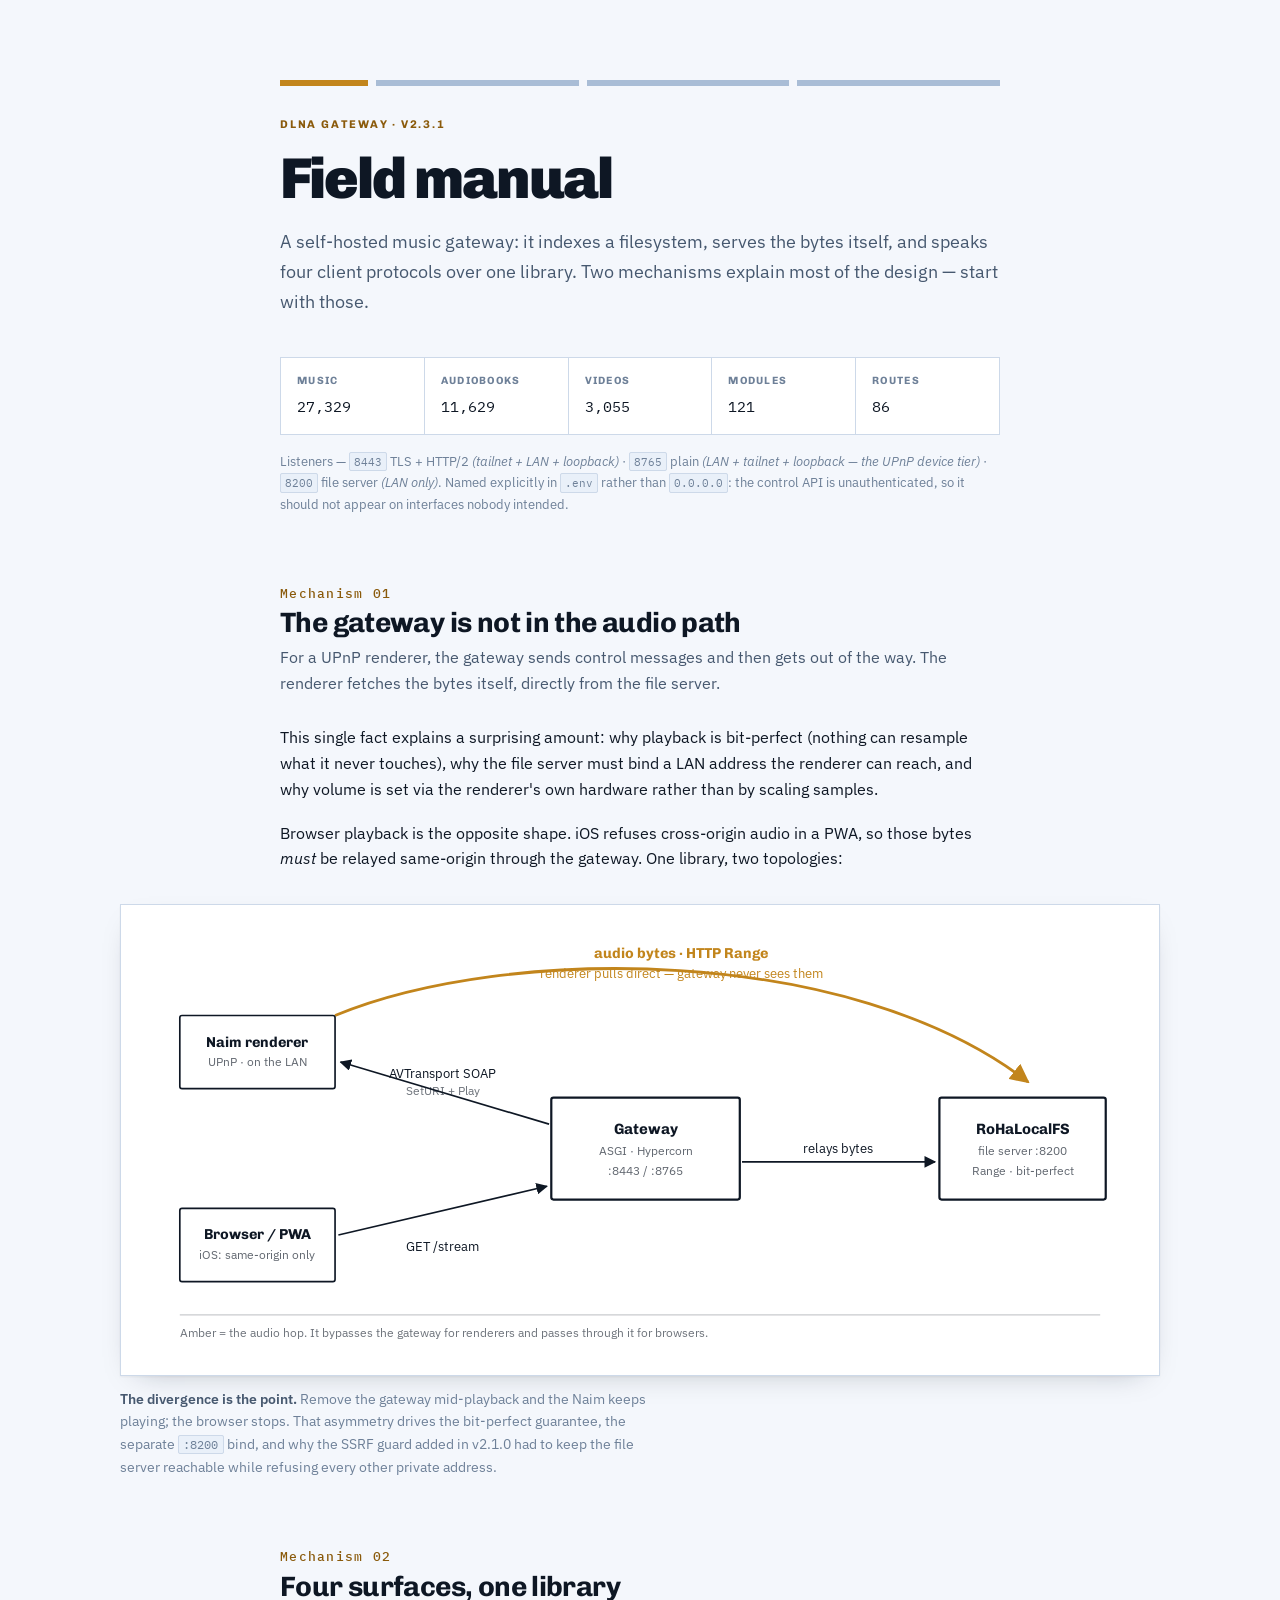
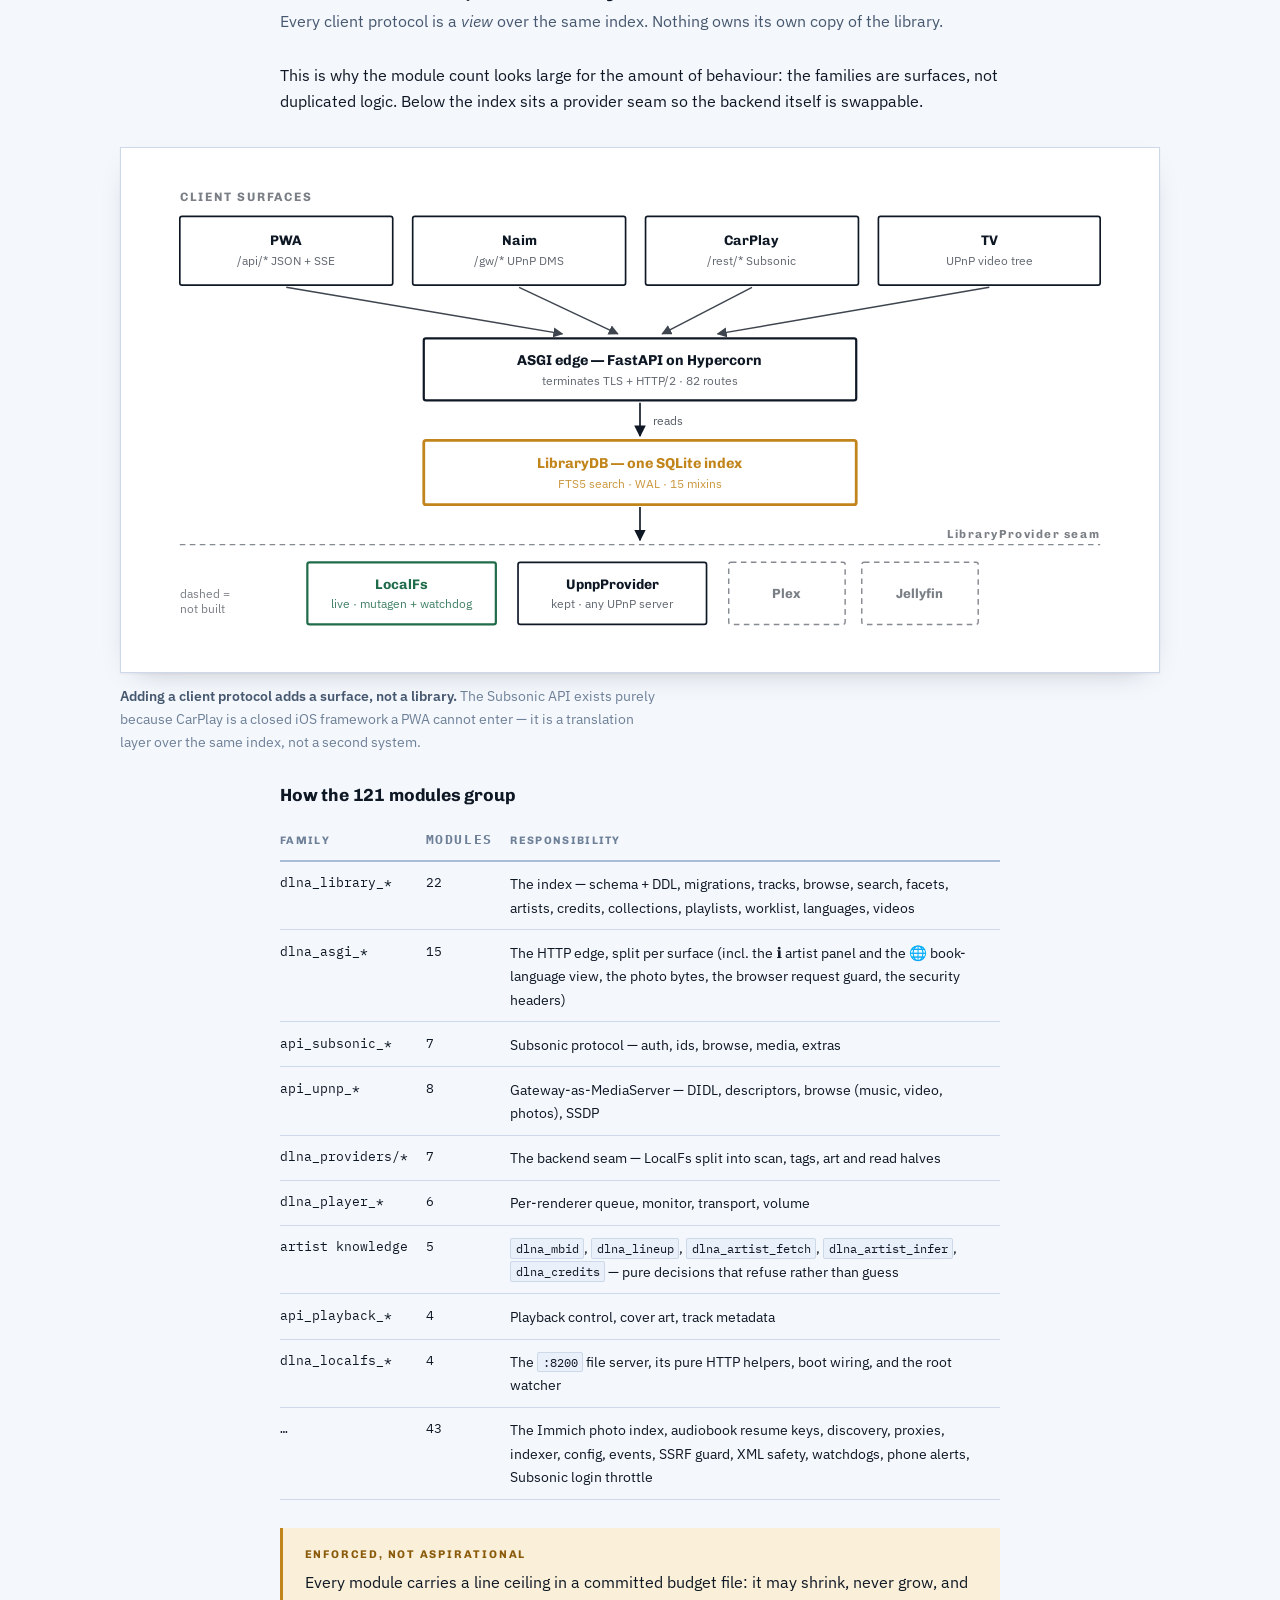
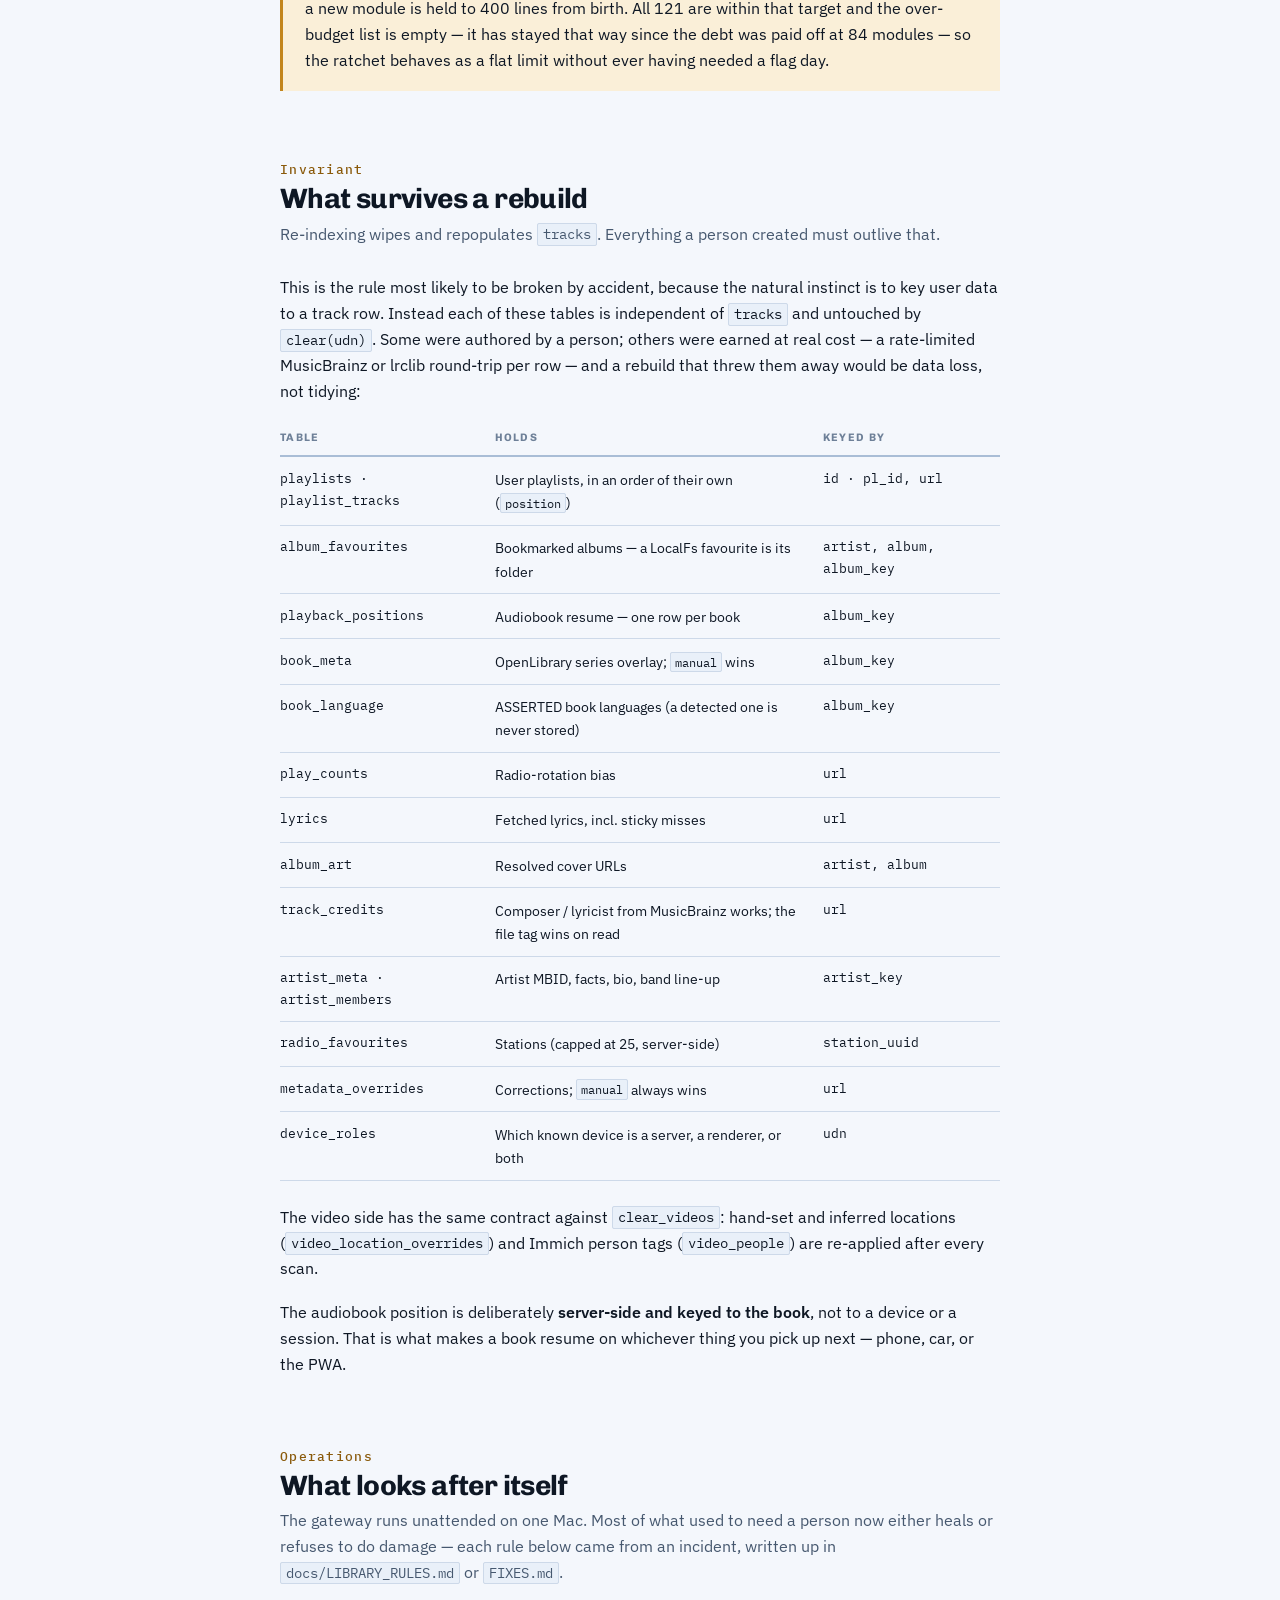
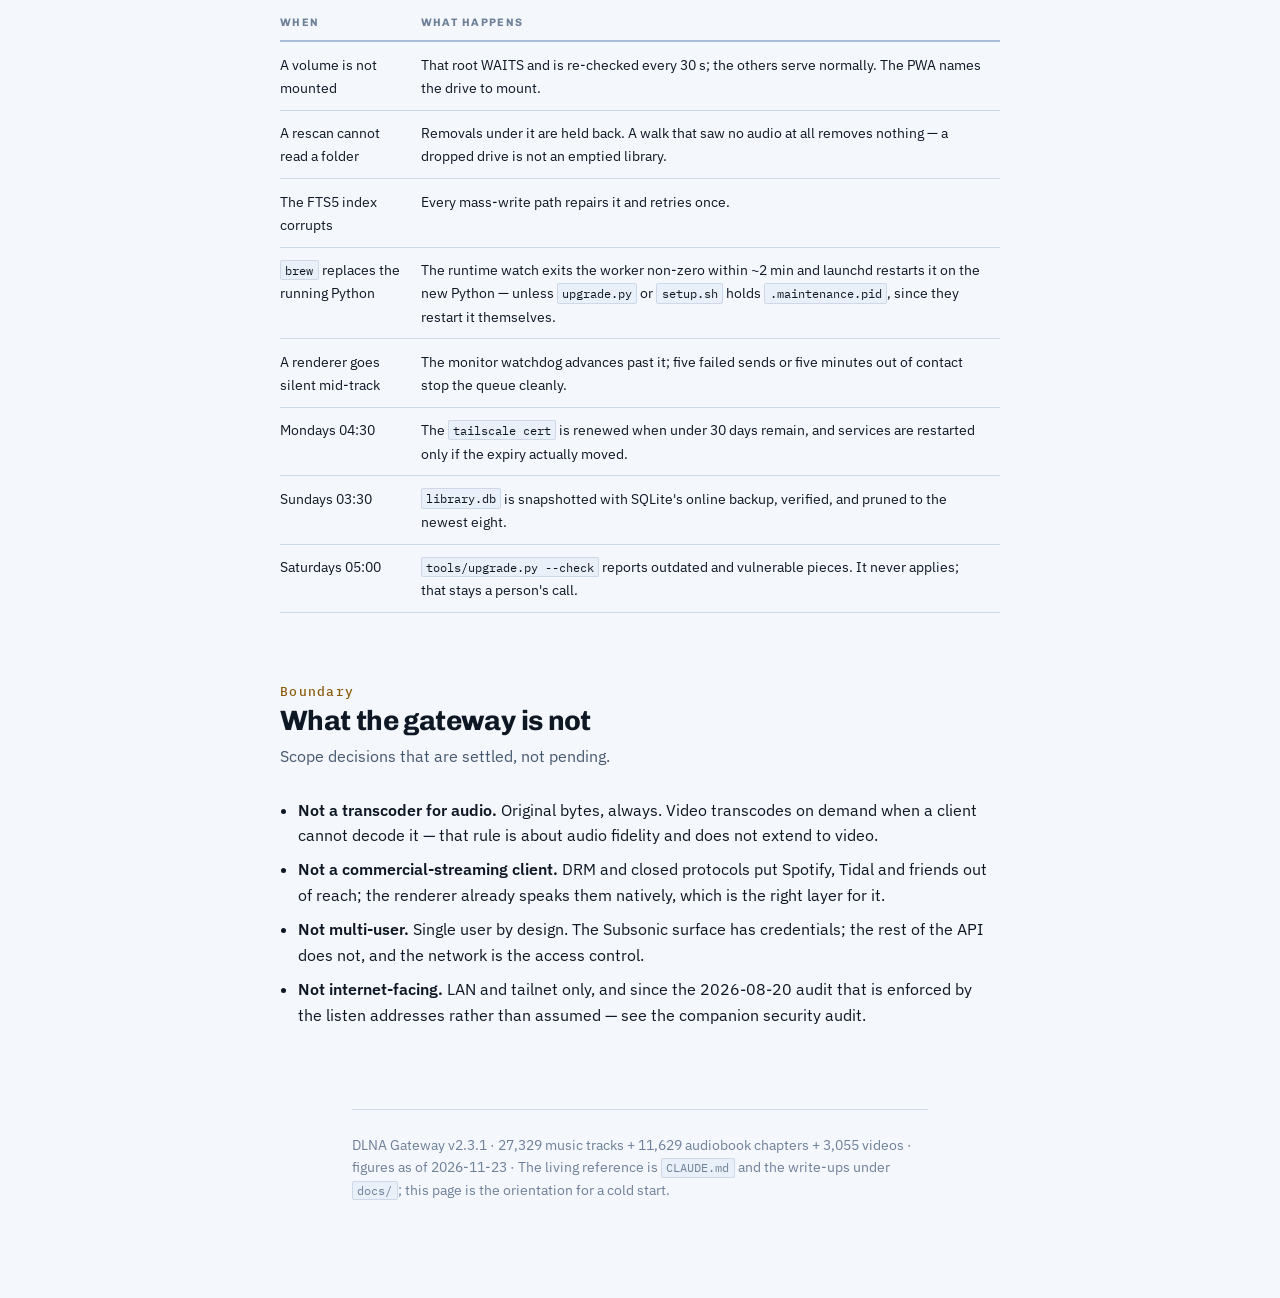
==== commit 251e2999: "chore: release 2.3.1 Co-Authored-By: Claude Opus 5.5 <noreply@anthropic.com>" ====
--- a/docs/FIELD_MANUAL.html
+++ b/docs/FIELD_MANUAL.html
@@ -184,7 +184,7 @@
 <body>
 <header class="wrap">
   <div class="bar"><i></i><i></i><i></i><i></i></div>
-  <span class="eyebrow">DLNA Gateway · v2.3.0</span>
+  <span class="eyebrow">DLNA Gateway · v2.3.1</span>
   <h1>Field manual</h1>
   <p class="standfirst">
     A self-hosted music gateway: it indexes a filesystem, serves the bytes itself,
@@ -545,7 +545,7 @@
 </section>
 
 <footer class="wrap">
-  DLNA Gateway v2.3.0 · 27,329 music tracks + 11,629 audiobook chapters + 3,055 videos ·
+  DLNA Gateway v2.3.1 · 27,329 music tracks + 11,629 audiobook chapters + 3,055 videos ·
   figures as of 2026-11-23 ·
   The living reference is <code>CLAUDE.md</code> and the write-ups under <code>docs/</code>;
   this page is the orientation for a cold start.
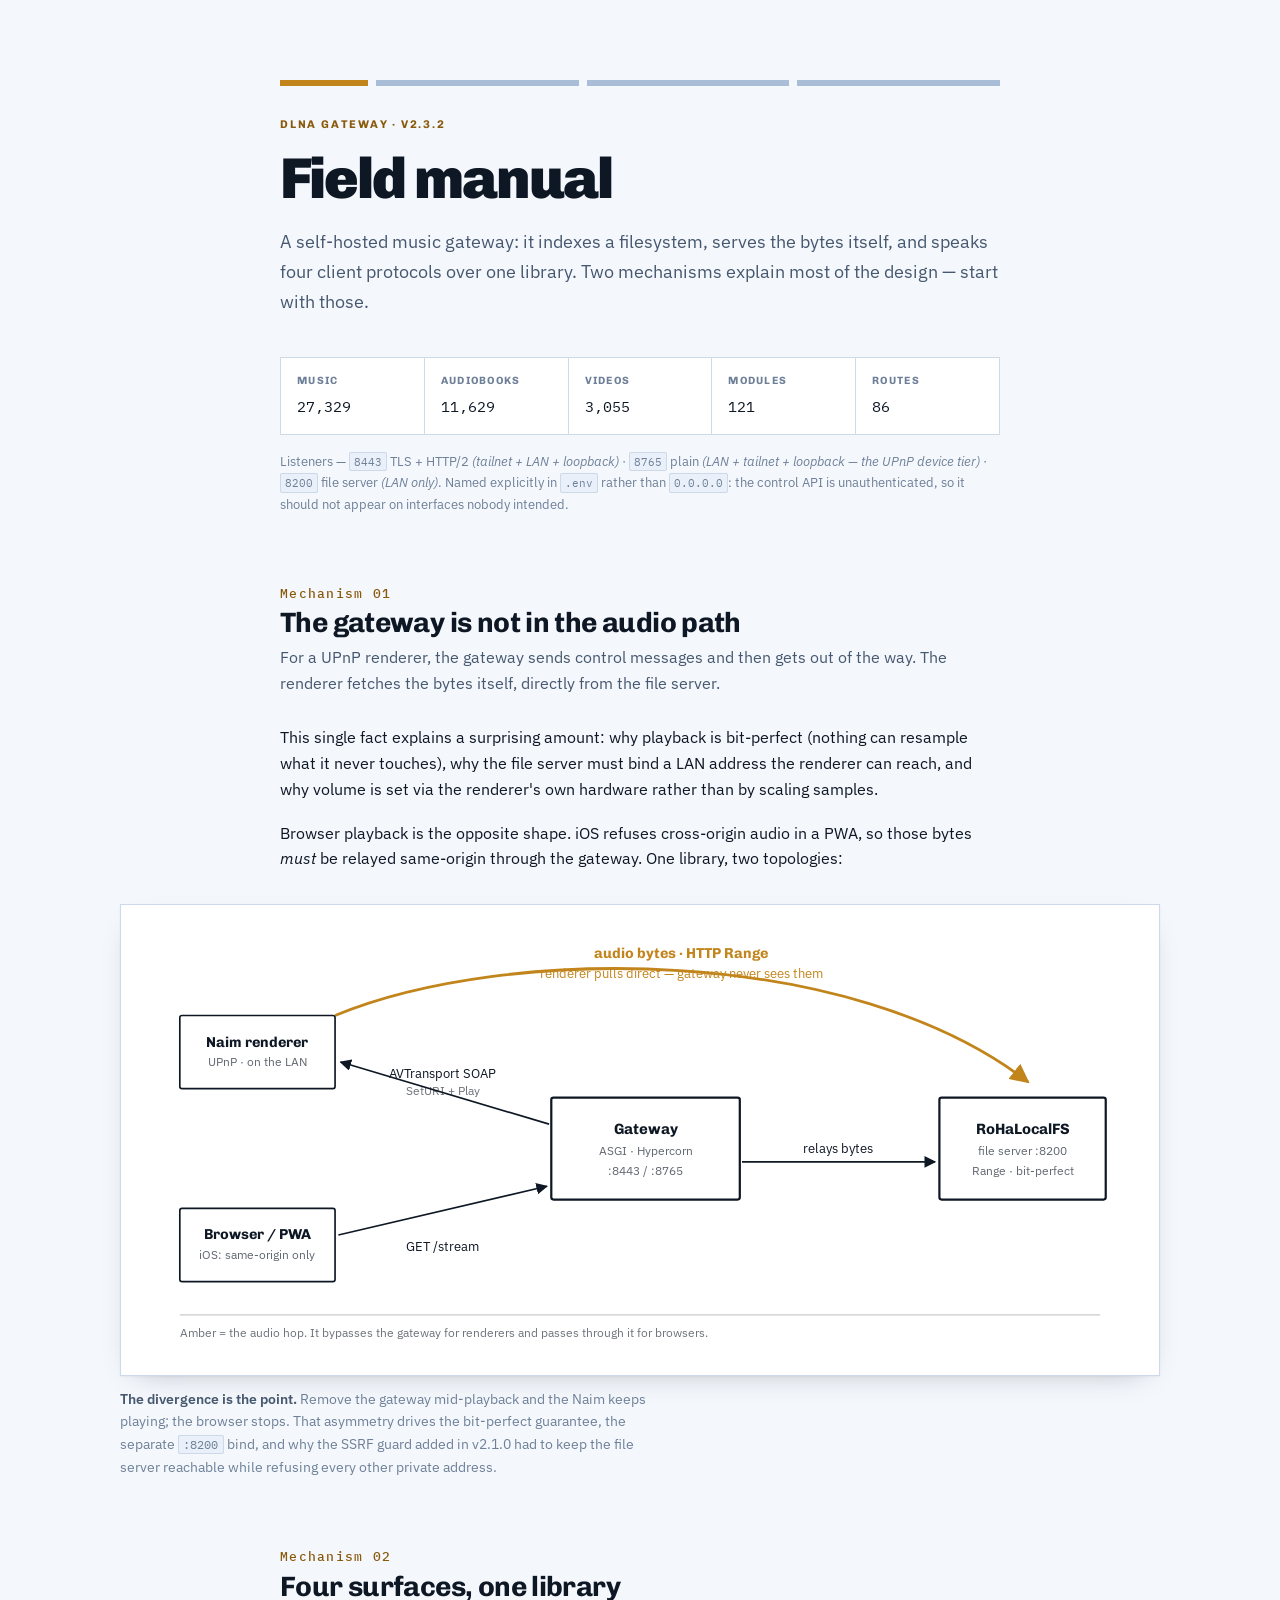
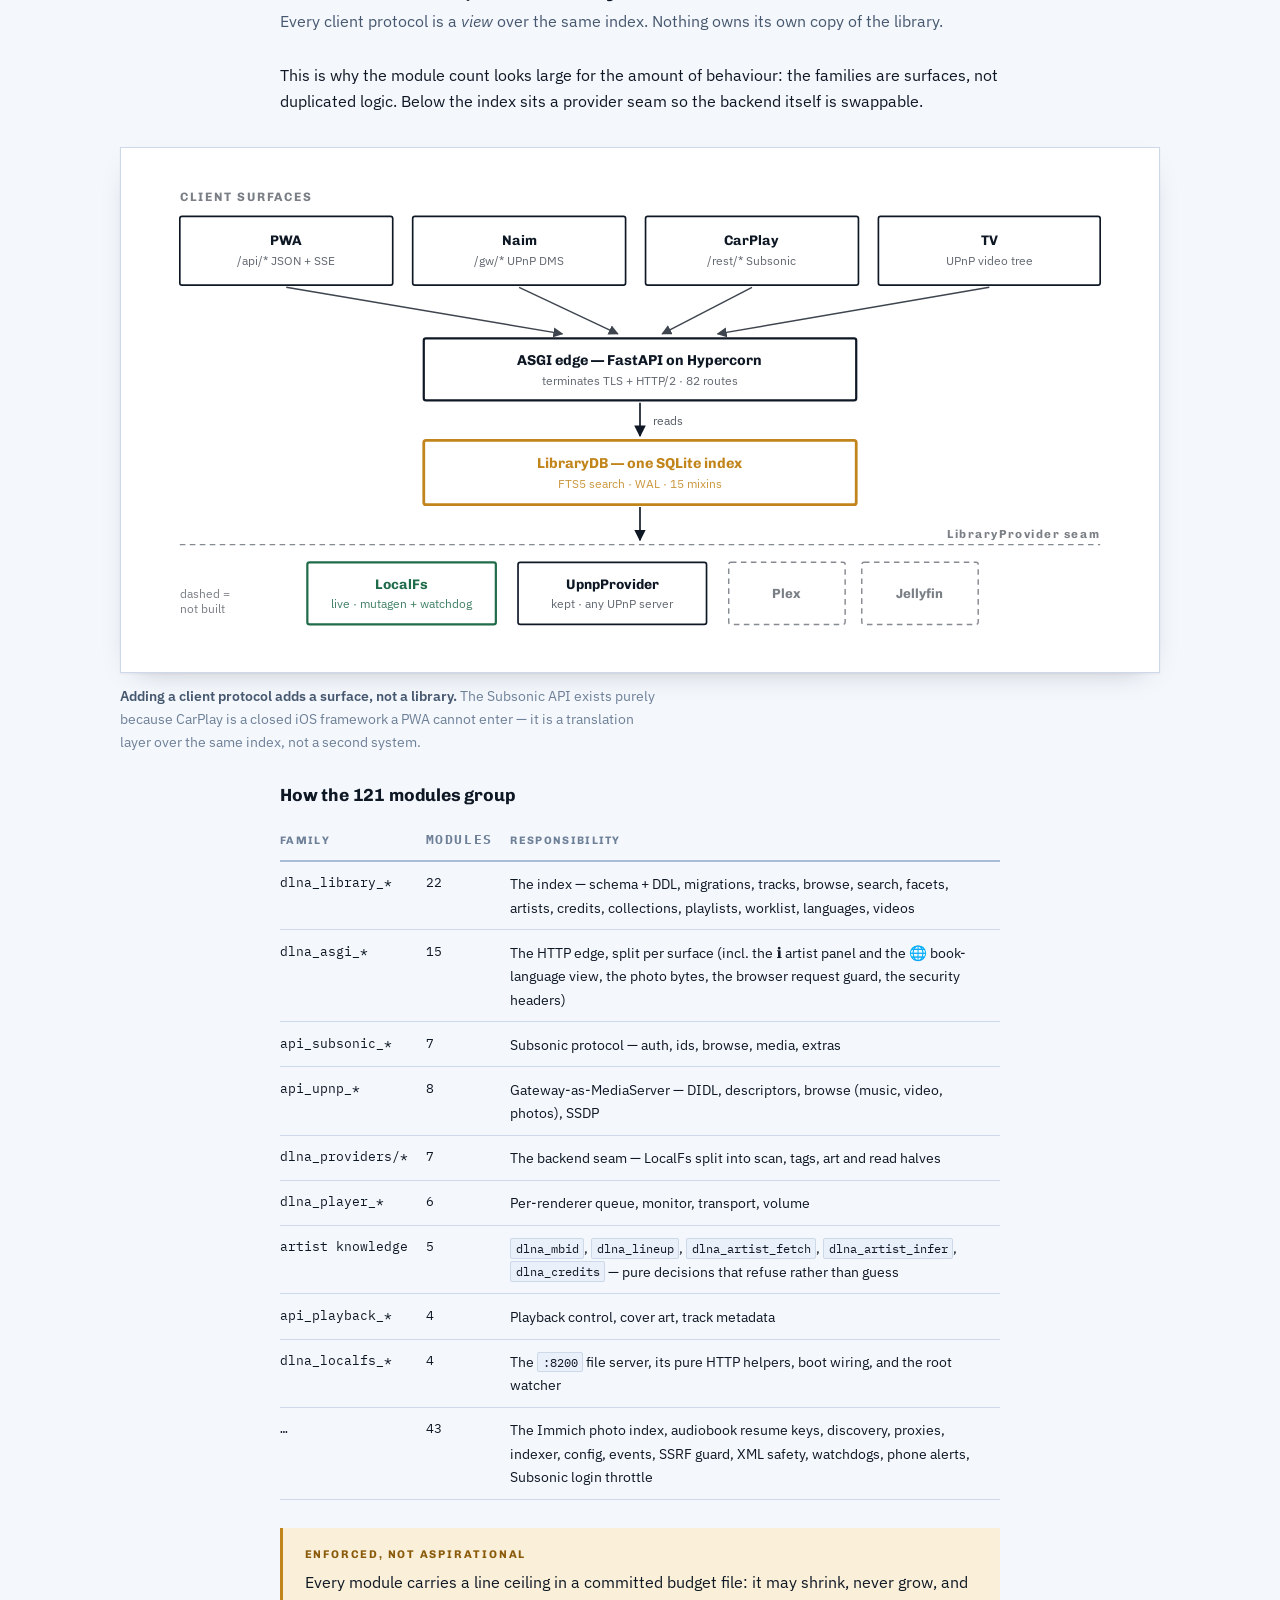
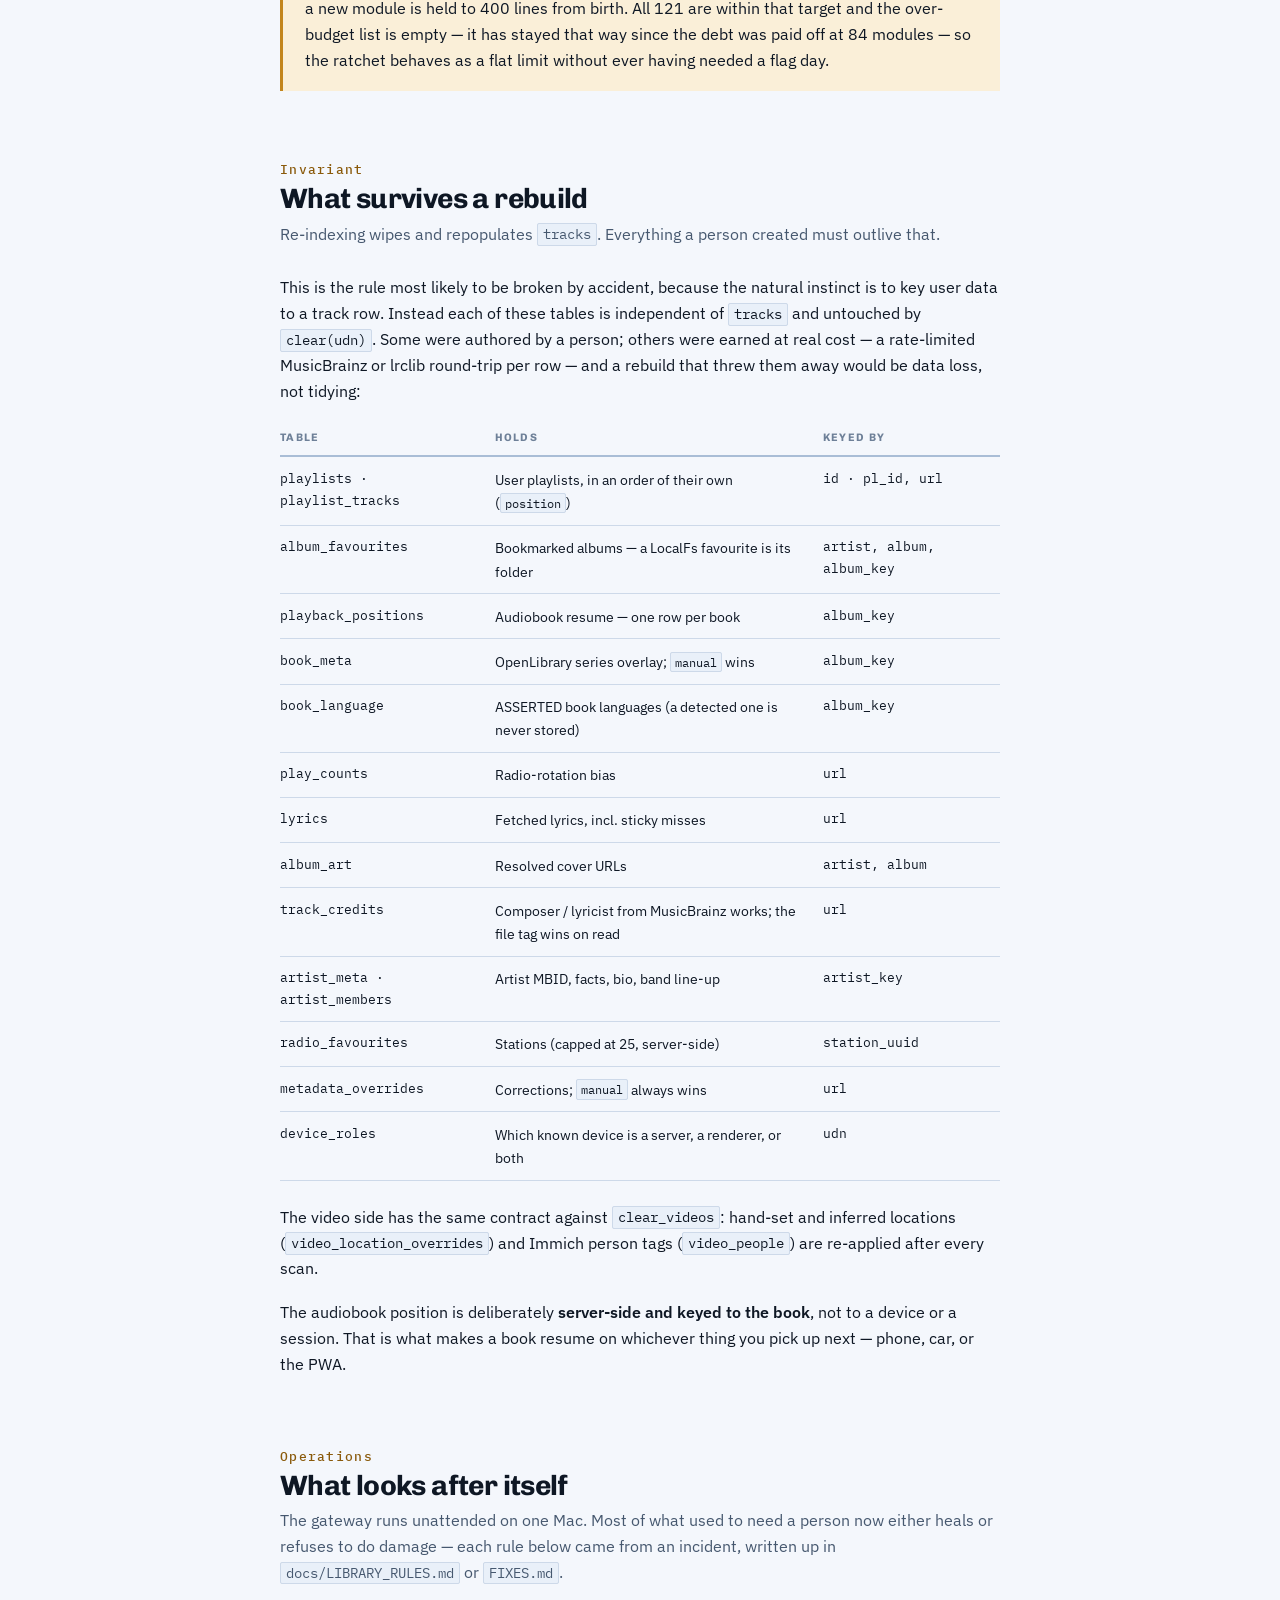
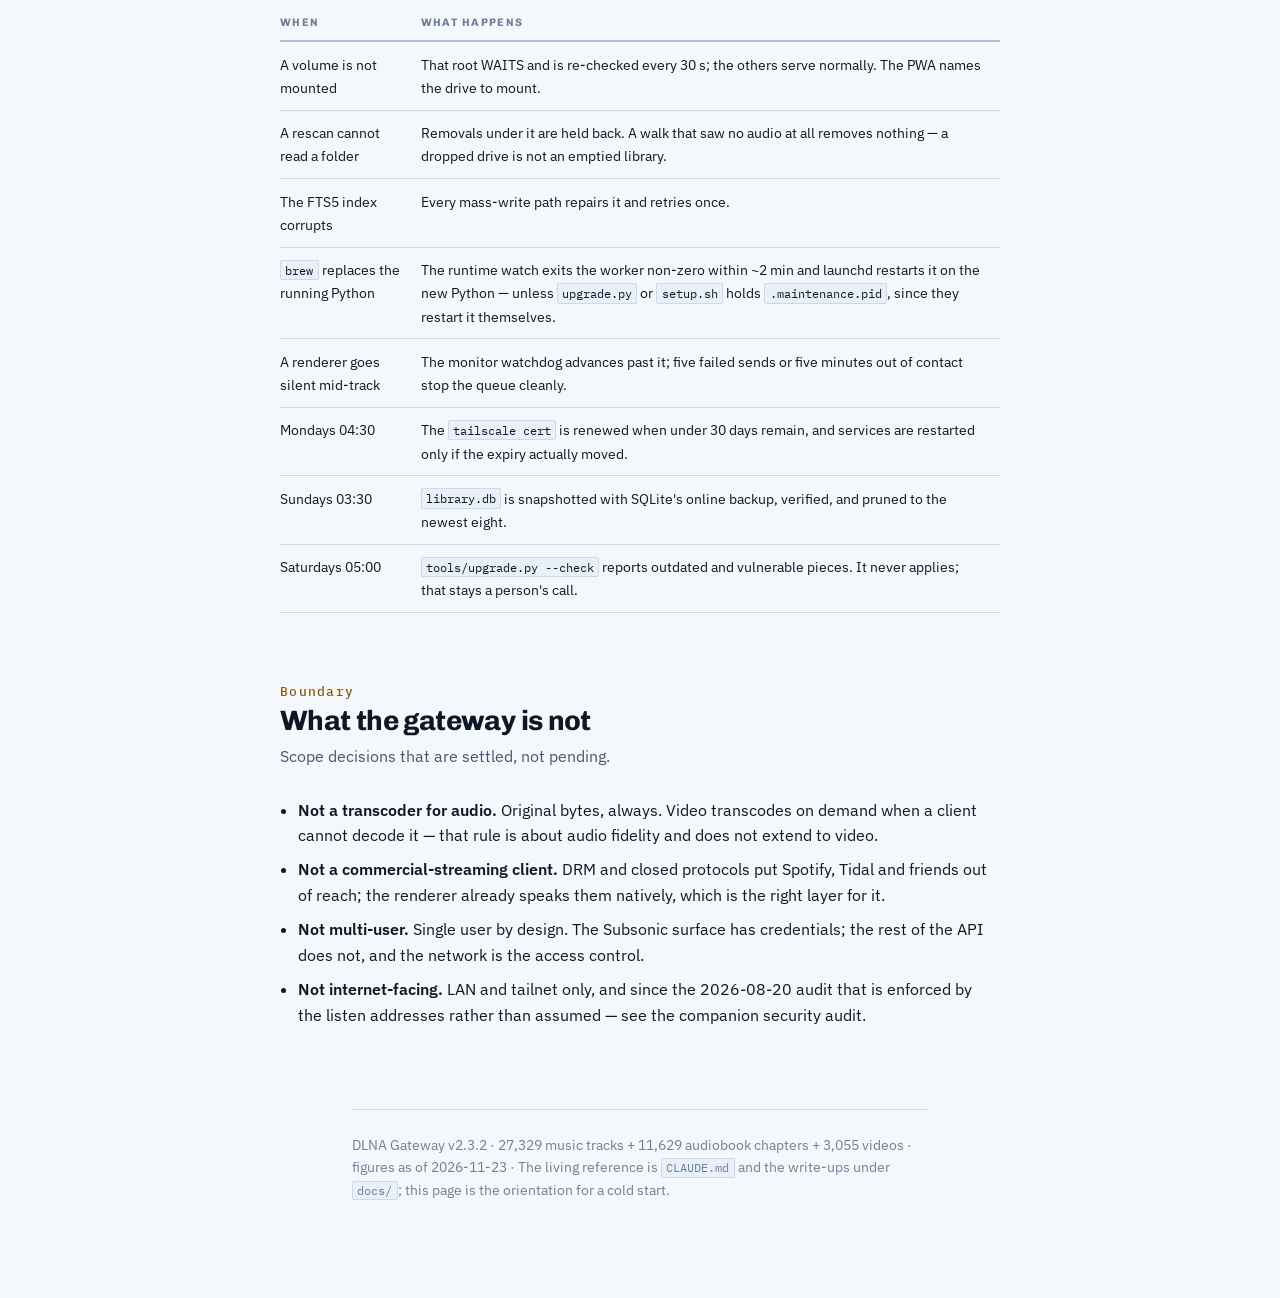
==== commit 6a49a367: "fix(render_queue): refuse tracks that are not track objects (2.3.2) POST /api/render_queue answered " ====
--- a/docs/FIELD_MANUAL.html
+++ b/docs/FIELD_MANUAL.html
@@ -184,7 +184,7 @@
 <body>
 <header class="wrap">
   <div class="bar"><i></i><i></i><i></i><i></i></div>
-  <span class="eyebrow">DLNA Gateway · v2.3.1</span>
+  <span class="eyebrow">DLNA Gateway · v2.3.2</span>
   <h1>Field manual</h1>
   <p class="standfirst">
     A self-hosted music gateway: it indexes a filesystem, serves the bytes itself,
@@ -545,7 +545,7 @@
 </section>
 
 <footer class="wrap">
-  DLNA Gateway v2.3.1 · 27,329 music tracks + 11,629 audiobook chapters + 3,055 videos ·
+  DLNA Gateway v2.3.2 · 27,329 music tracks + 11,629 audiobook chapters + 3,055 videos ·
   figures as of 2026-11-23 ·
   The living reference is <code>CLAUDE.md</code> and the write-ups under <code>docs/</code>;
   this page is the orientation for a cold start.
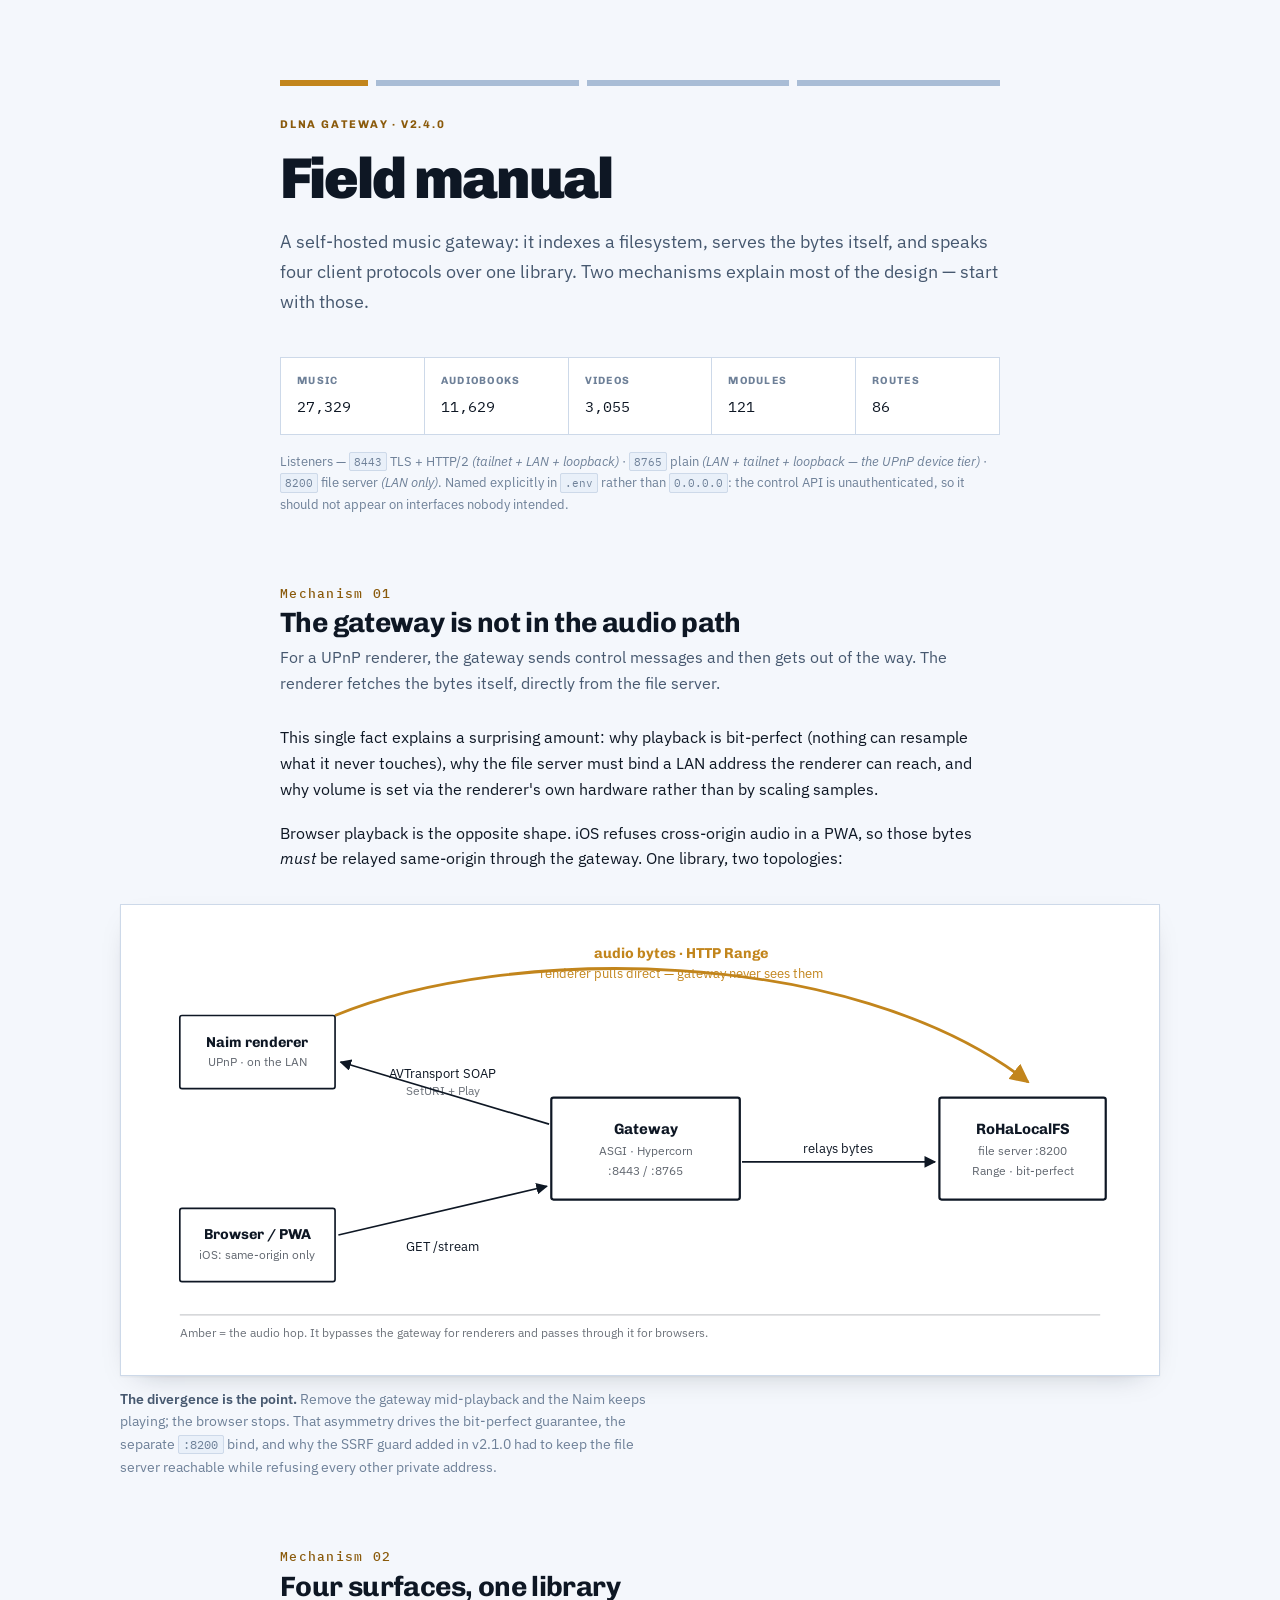
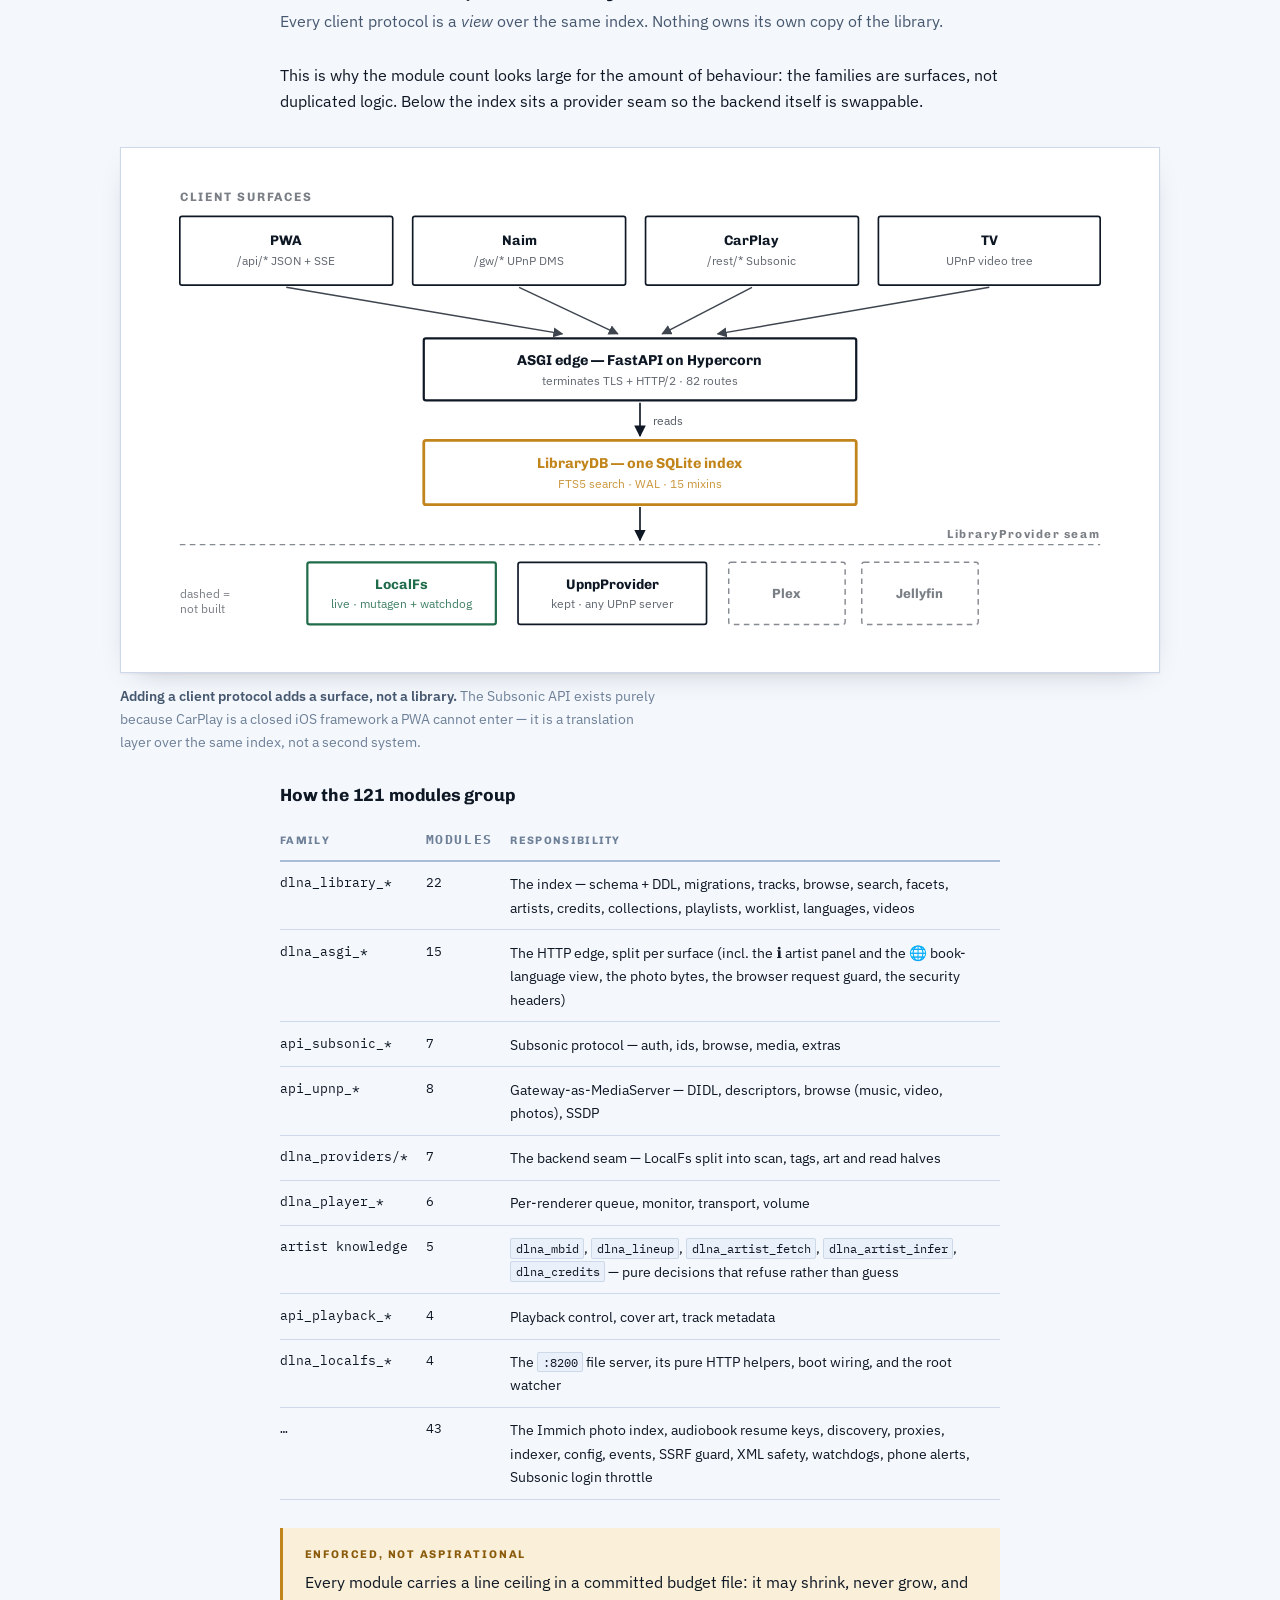
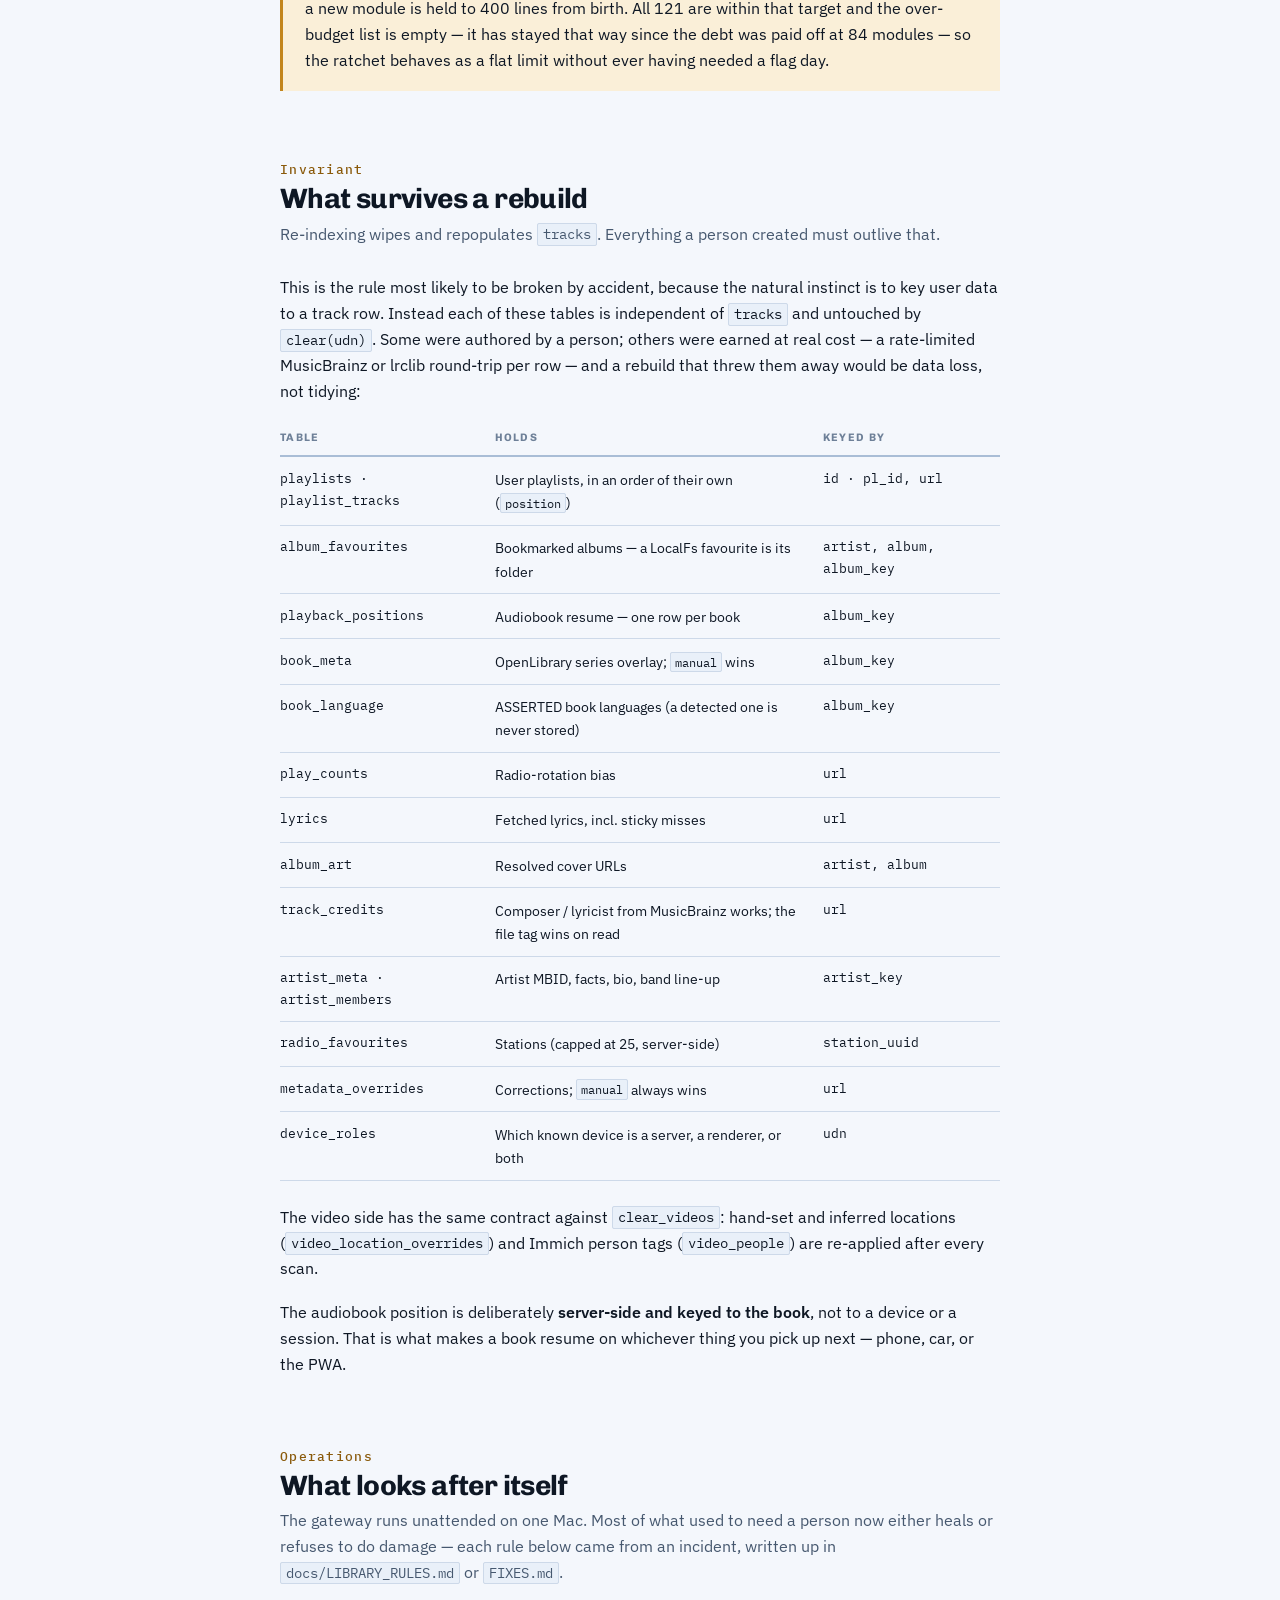
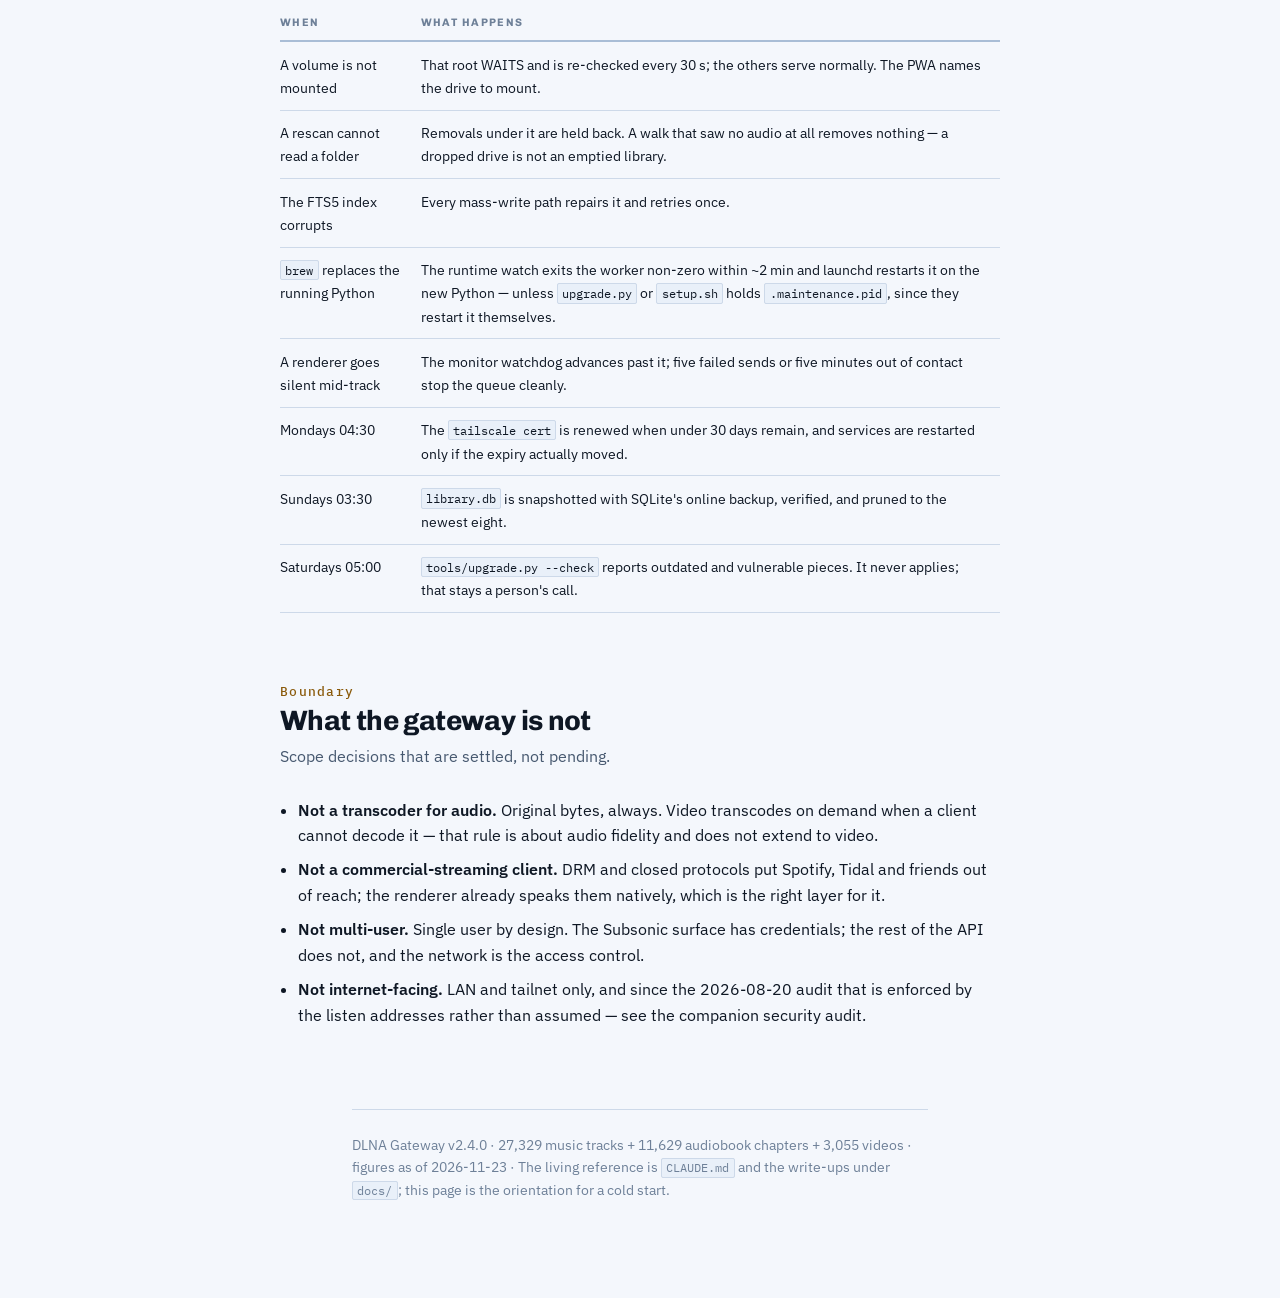
==== commit 26df588f: "feat(renderers): seek, trim in the state, state events that name the renderer (2.4.0) For rAudio's V" ====
--- a/docs/FIELD_MANUAL.html
+++ b/docs/FIELD_MANUAL.html
@@ -184,7 +184,7 @@
 <body>
 <header class="wrap">
   <div class="bar"><i></i><i></i><i></i><i></i></div>
-  <span class="eyebrow">DLNA Gateway · v2.3.2</span>
+  <span class="eyebrow">DLNA Gateway · v2.4.0</span>
   <h1>Field manual</h1>
   <p class="standfirst">
     A self-hosted music gateway: it indexes a filesystem, serves the bytes itself,
@@ -545,7 +545,7 @@
 </section>
 
 <footer class="wrap">
-  DLNA Gateway v2.3.2 · 27,329 music tracks + 11,629 audiobook chapters + 3,055 videos ·
+  DLNA Gateway v2.4.0 · 27,329 music tracks + 11,629 audiobook chapters + 3,055 videos ·
   figures as of 2026-11-23 ·
   The living reference is <code>CLAUDE.md</code> and the write-ups under <code>docs/</code>;
   this page is the orientation for a cold start.
